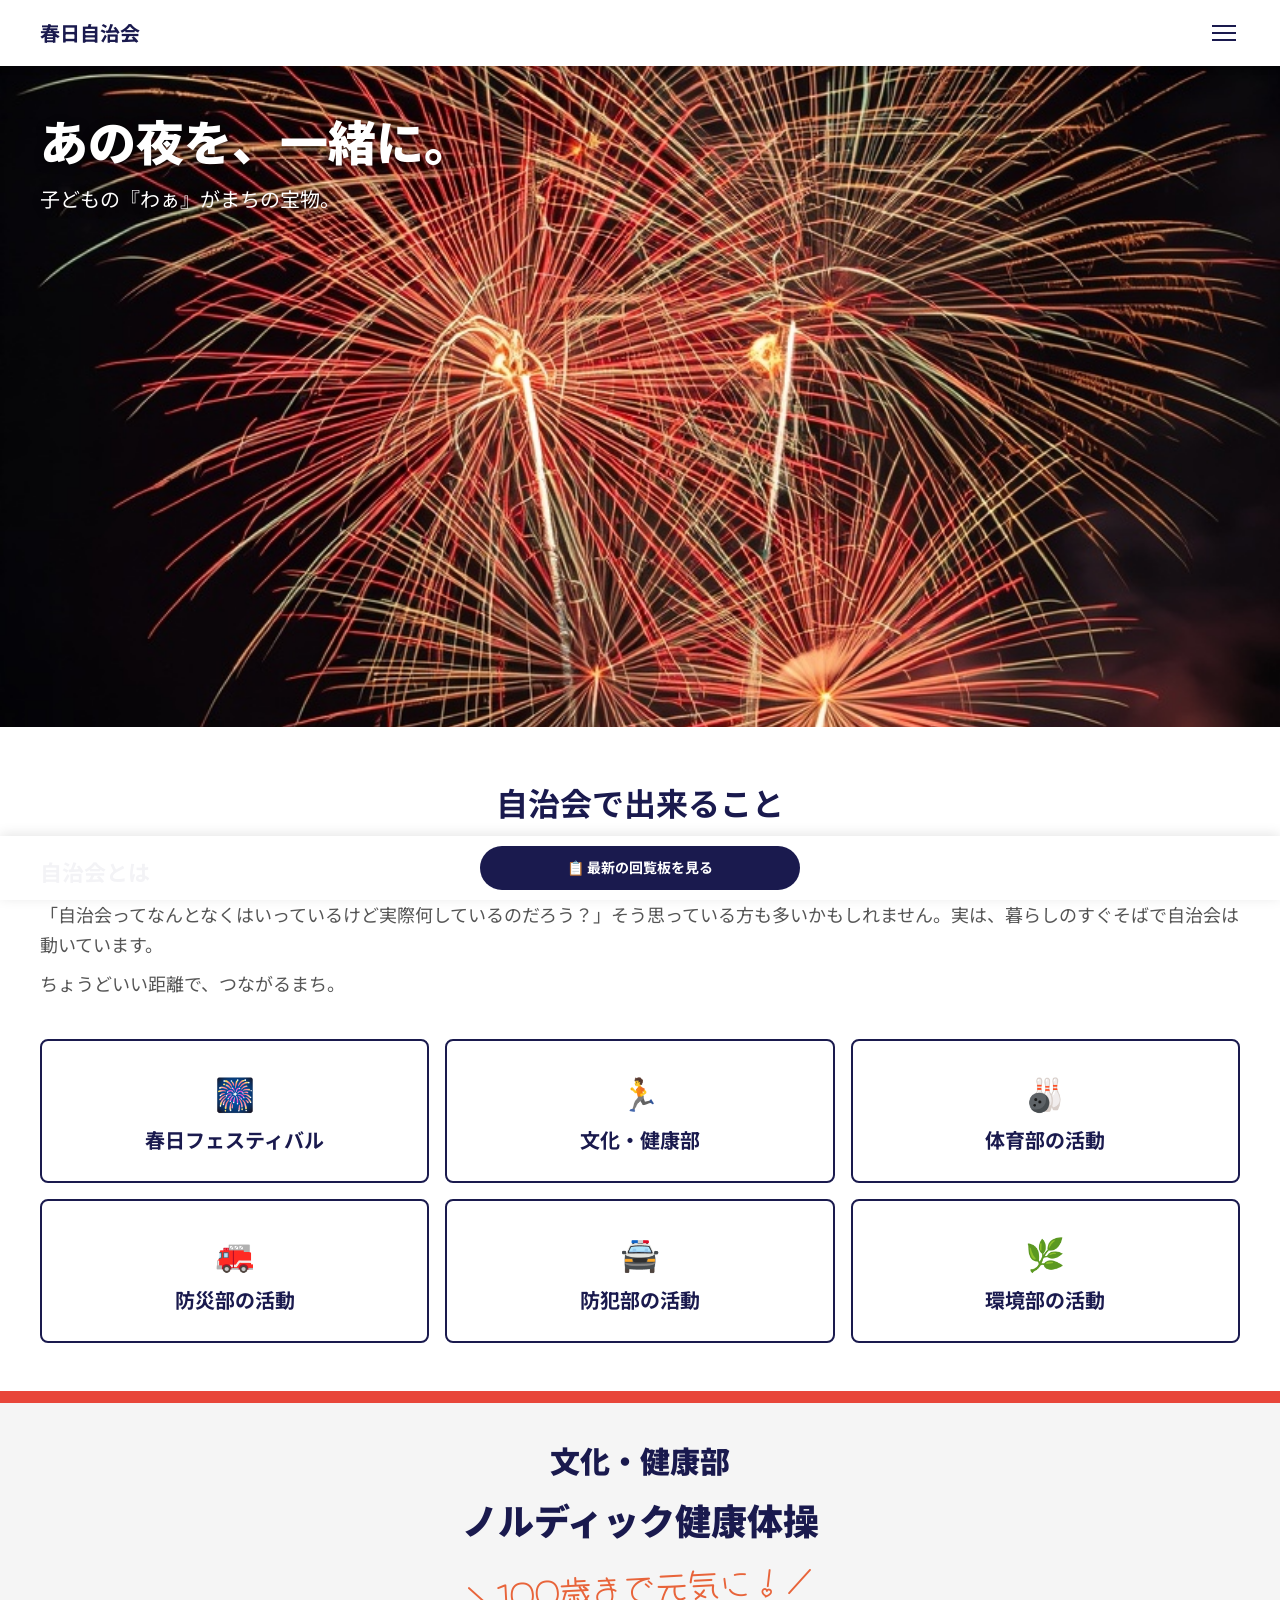
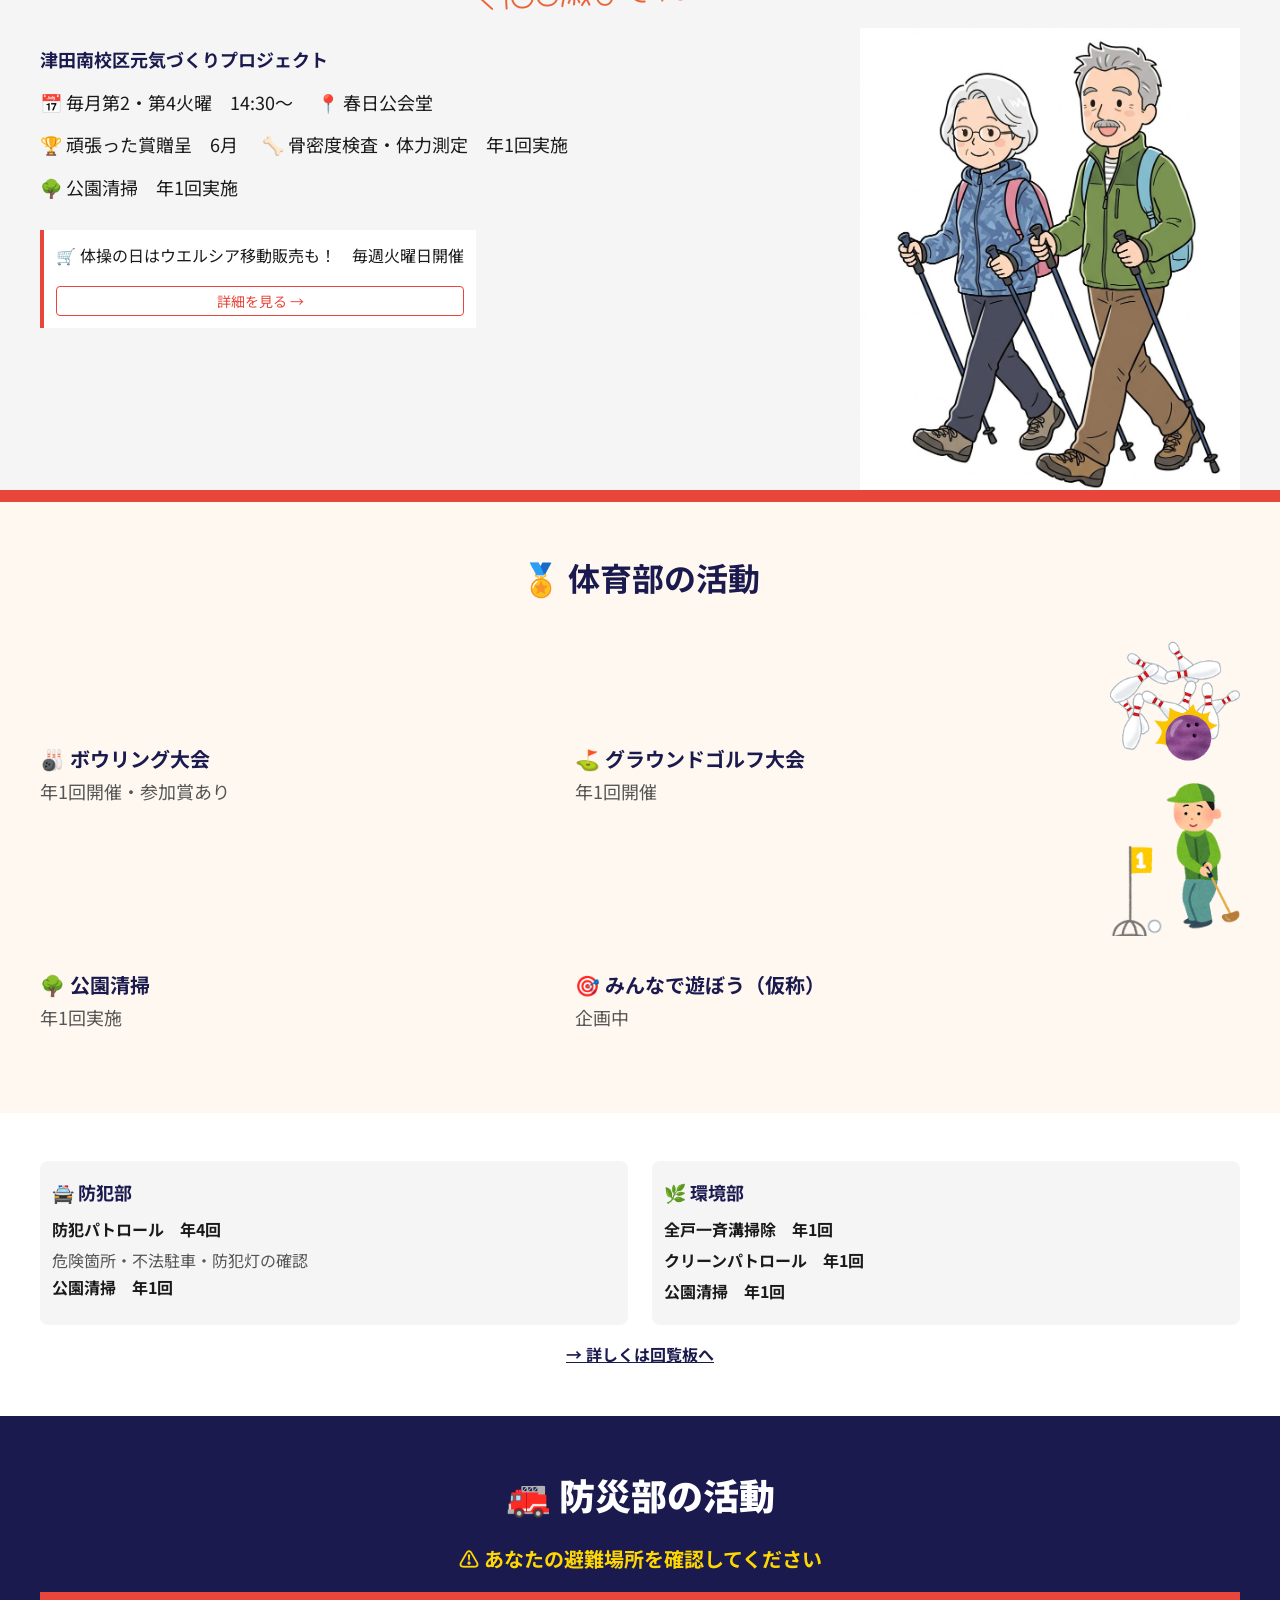
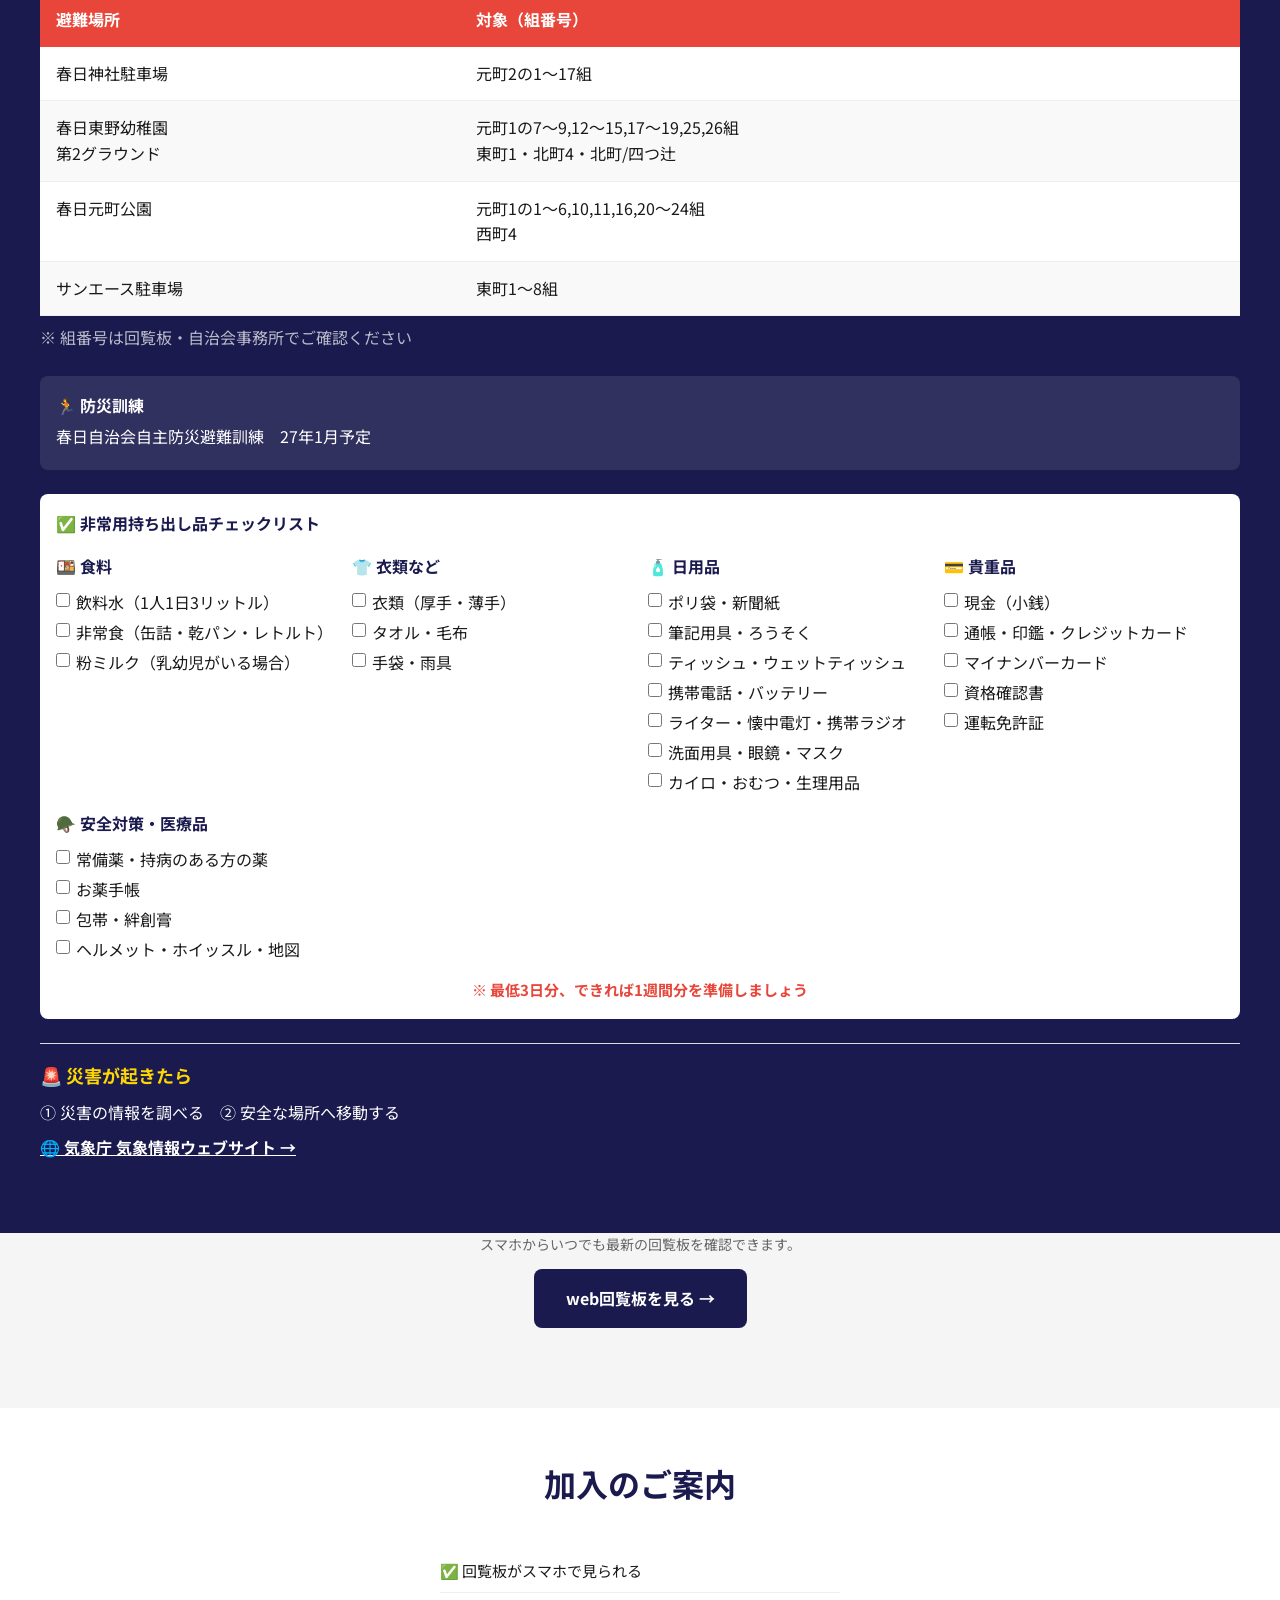
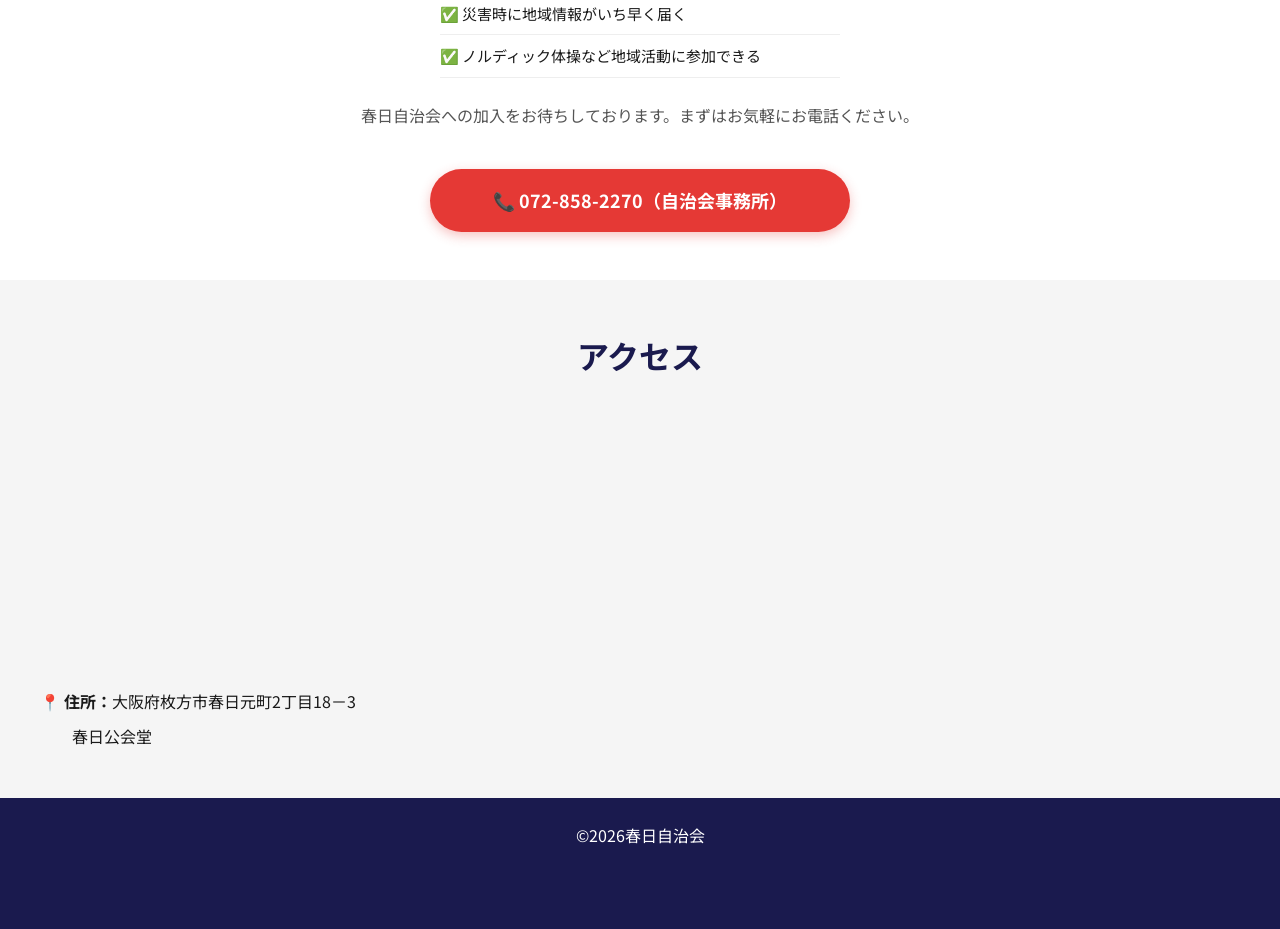
==== index.html @ 37551024 "貴重品チェックリストを更新" ====
<!DOCTYPE html>
<html lang="ja">
<head>
  <!-- Google tag (gtag.js) -->
<script async src="https://www.googletagmanager.com/gtag/js?id=G-6HN1SY49ML"></script>
<script>
  window.dataLayer = window.dataLayer || [];
  function gtag(){dataLayer.push(arguments);}
  gtag('js', new Date());

  gtag('config', 'G-6HN1SY49ML');
</script>
  <meta charset="UTF-8">
  <meta name="viewport" content="width=device-width, initial-scale=1.0">
  <meta name="description" content="枚方市津田南エリアの春日自治会公式サイト。毎年恒例の春日フェスティバル花火大会をはじめ、地域のイベント情報・回覧板・防災マップを掲載しています。">
  <meta property="og:title" content="春日自治会">
  <meta property="og:description" content="春日自治会の公式ホームページ。イベント・回覧板・防災情報など。">
  <meta property="og:type" content="website">
  <link rel="canonical" href="https://kasuga-jichikai.jp/">
  <link rel="icon" href="favicon.ico">
  <link rel="preconnect" href="https://fonts.googleapis.com">
  <link rel="preconnect" href="https://fonts.gstatic.com" crossorigin>
  <link href="https://fonts.googleapis.com/css2?family=Noto+Sans+JP:wght@400;700;900&family=Hachi+Maru+Pop&display=swap" rel="stylesheet">
  <link rel="stylesheet" href="style.css">
  <title>春日自治会｜枚方市津田南・春日フェスティバル花火大会</title>
  <meta name="google-site-verification" content="PqmAMrVNYUGMASVAorqAZzDQEdU26RsJ-4uR0NtNo2w" />
</head>
<body>

  <!-- ヘッダー -->
  <header class="header">
    <div class="header__inner">
      <p class="header__logo">春日自治会</p>
      <button class="header__hamburger" aria-label="メニューを開く">
        <span></span>
        <span></span>
        <span></span>
      </button>
    </div>
  </header>

  <!-- ハンバーガーメニュー -->
  <nav class="nav-menu" id="navMenu">
    <button class="nav-menu__close" aria-label="メニューを閉じる">✕</button>
    <ul class="nav-menu__list">
      <li><a href="kairan.html" class="nav-menu__link">📋 web回覧板</a></li>
      <li><a href="event_contents.html" class="nav-menu__link">🎆 イベント（花火大会）</a></li>
      <li><a href="#activities" class="nav-menu__link">🏃 活動紹介</a></li>
      <li><a href="#join" class="nav-menu__link">📝 加入案内</a></li>
      <li><a href="#bousai" class="nav-menu__link">🚒 防災情報</a></li>
      <li><a href="#access" class="nav-menu__link">📍 アクセス</a></li>
    </ul>
  </nav>
  <div class="nav-overlay" id="navOverlay"></div>

  <main>

    <!-- FV -->
    <section class="fv">
      <div class="fv__img-wrap"></div>
      <div class="fv__text">
        <p class="fv__catch">あの夜を、一緒に。</p>
        <p class="fv__sub">子どもの『わぁ』がまちの宝物。</p>
      </div>
    </section>

    <!-- 自治体で出来ること -->
    <section class="activities-overview" id="activities">
      <h2 class="section-title">自治会で出来ること</h2>
      <div class="activities-overview__intro">
        <h3 class="activities-overview__sub">自治会とは</h3>
        <p class="activities-overview__text">「自治会ってなんとなくはいっているけど実際何しているのだろう？」そう思っている方も多いかもしれません。実は、暮らしのすぐそばで自治会は動いています。</p>
        <p class="activities-overview__text">ちょうどいい距離で、つながるまち。</p>
      </div>
      <div class="activities-grid">
        <a href="event_contents.html" class="activities-card">
          <span class="activities-card__icon">🎆</span>
          <span class="activities-card__name">春日フェスティバル</span>
        </a>
        <a href="#nordic" class="activities-card">
          <span class="activities-card__icon">🏃</span>
          <span class="activities-card__name">文化・健康部</span>
        </a>
        <a href="#sports" class="activities-card">
          <span class="activities-card__icon">🎳</span>
          <span class="activities-card__name">体育部の活動</span>
        </a>
        <a href="#bousai" class="activities-card">
          <span class="activities-card__icon">🚒</span>
          <span class="activities-card__name">防災部の活動</span>
        </a>
        <a href="#community" class="activities-card">
          <span class="activities-card__icon">🚔</span>
          <span class="activities-card__name">防犯部の活動</span>
        </a>
        <a href="#community" class="activities-card">
          <span class="activities-card__icon">🌿</span>
          <span class="activities-card__name">環境部の活動</span>
        </a>
      </div>
    </section>

    <!-- ノルディック体操 -->
    <section class="nordic" id="nordic">
      <div class="nordic__red-bar"></div>
      <h2 class="nordic__title"><small>文化・健康部</small><br>ノルディック健康体操</h2>
      <p class="nordic__catch">＼100歳まで元気に！／</p>
      <div class="nordic__content">
        <div class="nordic__left">
          <p class="nordic__project">津田南校区元気づくりプロジェクト</p>
          <div class="nordic__row">
            <p>📅 毎月第2・第4火曜　14:30〜</p>
            <p>📍 春日公会堂</p>
          </div>
          <div class="nordic__row">
            <p>🏆 頑張った賞贈呈　6月</p>
            <p>🦴 骨密度検査・体力測定　年1回実施</p>
          </div>
          <p>🌳 公園清掃　年1回実施</p>
          <div class="nordic__welcia">
            <p>🛒 体操の日はウエルシア移動販売も！<br class="sp-only">　毎週火曜日開催</p>
            <button class="nordic__welcia-btn" id="openWelciaModal">詳細を見る →</button>
          </div>
        </div>
        <div class="nordic__right">
          <img src="images/walking_poles.jpg" alt="ノルディック体操のイラスト" class="nordic__img">
        </div>
      </div>
      <div class="nordic__red-bar"></div>
    </section>

    <!-- ウエルシアモーダル -->
    <div class="welcia-modal" id="welciaModal">
      <div class="welcia-modal__overlay" id="welciaOverlay"></div>
      <div class="welcia-modal__content">
        <button class="welcia-modal__close" id="closeWelciaModal">✕</button>

        <!-- ヘッダー -->
        <div class="welcia-modal__header">
          <p class="welcia-modal__logo">welcia</p>
          <p class="welcia-modal__tagline">ネットワークでお店とつながる移動販売</p>
        </div>

        <!-- 取扱商品 -->
        <div class="welcia-modal__items">
          <span>🧴 日用品</span>
          <span>💄 化粧品</span>
          <span>🍱 食品</span>
          <span>💊 健康食品</span>
          <span>🧊 冷凍食品</span>
        </div>

        <!-- お支払い -->
        <div class="welcia-modal__payment">
          <p>💳 クレジット・モバイル決済・電子マネー可</p>
          <p>🏦 公共料金・各種料金のお支払い可</p>
        </div>

        <!-- 時刻 -->
        <p class="welcia-modal__sub">📅 毎週火曜日</p>
        <div class="welcia-modal__schedule">
          <div class="welcia-modal__row">
            <span class="welcia-modal__num">①</span>
            <span class="welcia-modal__place">春日元町公園前</span>
            <span class="welcia-modal__time">15:30〜15:50</span>
          </div>
          <div class="welcia-modal__row">
            <span class="welcia-modal__num">②</span>
            <span class="welcia-modal__place">春日公会堂駐車場</span>
            <span class="welcia-modal__time">16:00〜16:20</span>
          </div>
        </div>
        <p class="welcia-modal__note">※道路状況や販売状況により到着時間が前後する場合があります<br>※ご利用状況により販売時間が変更になる可能性があります</p>

        <!-- お問い合わせ -->
        <div class="welcia-modal__contact">
          <p class="welcia-modal__contact-title">【お問い合わせ】</p>
          <p class="welcia-modal__contact-label">◎ 商品のご注文は（前日までにご連絡ください）</p>
          <p>ウエルシア枚方中宮本町店</p>
          <p class="welcia-modal__tel">TEL：072-805-3545</p>
          <p class="welcia-modal__contact-label">◎ 停留場所に関すること</p>
          <p>枚方市健康福祉部<br>健康づくり・介護予防課</p>
          <p class="welcia-modal__tel">TEL：072-841-1458</p>
        </div>
      </div>
    </div>

    <!-- 体育部 -->
    <section class="sports" id="sports">
      <h2 class="section-title">🏅 体育部の活動</h2>

      <!-- SP版のみ表示 -->
      <div class="sports__sp-only">
        <div class="sports__content">
          <div class="sports__list">
            <div class="sports__item">
              <p class="sports__name">🎳 ボウリング大会</p>
              <p class="sports__detail">年1回開催・参加賞あり</p>
            </div>
            <div class="sports__item">
              <p class="sports__name">⛳ グラウンドゴルフ大会</p>
              <p class="sports__detail">年1回開催</p>
            </div>
            <div class="sports__item">
              <p class="sports__name">🌳 公園清掃</p>
              <p class="sports__detail">年1回実施</p>
            </div>
            <div class="sports__item">
              <p class="sports__name">🎯 みんなで遊ぼう（仮称）</p>
              <p class="sports__detail">企画中</p>
            </div>
          </div>
          <div class="sports__imgs">
            <img src="images/bowling_strike.png" alt="ボウリング" class="sports__img">
            <img src="images/sports_ground_golf.png" alt="グラウンドゴルフ" class="sports__img">
          </div>
        </div>
        <div class="sports__nordic-extra">
        </div>
      </div>

      <!-- PC版のみ表示 -->
      <div class="sports__pc-only">
        <div class="sports__grid">
          <div class="sports__col">
            <div class="sports__item">
              <p class="sports__name">🎳 ボウリング大会</p>
              <p class="sports__detail">年1回開催・参加賞あり</p>
            </div>
          </div>
          <div class="sports__col">
            <div class="sports__item">
              <p class="sports__name">⛳ グラウンドゴルフ大会</p>
              <p class="sports__detail">年1回開催</p>
            </div>
          </div>
          <div class="sports__col sports__col--imgs">
            <img src="images/bowling_strike.png" alt="ボウリング" class="sports__img">
            <img src="images/sports_ground_golf.png" alt="グラウンドゴルフ" class="sports__img">
          </div>
          <div class="sports__col">
            <div class="sports__item">
              <p class="sports__name">🌳 公園清掃</p>
              <p class="sports__detail">年1回実施</p>
            </div>
          </div>
          <div class="sports__col">
            <div class="sports__item">
              <p class="sports__name">🎯 みんなで遊ぼう（仮称）</p>
              <p class="sports__detail">企画中</p>
            </div>
          </div>
          <div class="sports__col sports__col--imgs">
          </div>
        </div>
      </div>

    </section>

    <!-- 防犯・環境 -->
    <section class="community" id="community">
      <div class="community__cards">
        <div class="community__card">
          <p class="community__card-title">🚔 防犯部</p>
          <p class="community__card-item">防犯パトロール　年4回</p>
          <p class="community__card-detail">危険箇所・不法駐車・防犯灯の確認</p>
          <p class="community__card-item">公園清掃　年1回</p>
        </div>
        <div class="community__card">
          <p class="community__card-title">🌿 環境部</p>
          <p class="community__card-item">全戸一斉溝掃除　年1回</p>
          <p class="community__card-item">クリーンパトロール　年1回</p>
          <p class="community__card-item">公園清掃　年1回</p>
        </div>
      </div>
      <!-- ★修正⑤：リンク先をGoogleドライブに変更 -->
      <a href="https://drive.google.com/drive/folders/1kKnuQ6taV4kphvsRD-vEv2OaGNhFttwv" target="_blank" class="community__link">→ 詳しくは回覧板へ</a>
    </section>

    <!-- 防災部 -->
    <section class="bousai" id="bousai">
      <h2 class="bousai__title">🚒 防災部の活動</h2>
      <p class="bousai__lead">⚠️ あなたの避難場所を確認してください</p>
      <div class="bousai__table-wrap">
        <table class="bousai__table">
          <thead>
            <tr>
              <th>避難場所</th>
              <th>対象（組番号）</th>
            </tr>
          </thead>
          <tbody>
            <tr>
              <td>春日神社駐車場</td>
              <td>元町2の1〜17組</td>
            </tr>
            <tr>
              <td>春日東野幼稚園<br>第2グラウンド</td>
              <td>元町1の7〜9,12〜15,17〜19,25,26組<br>東町1・北町4・北町/四つ辻</td>
            </tr>
            <tr>
              <td>春日元町公園</td>
              <td>元町1の1〜6,10,11,16,20〜24組<br>西町4</td>
            </tr>
            <tr>
              <td>サンエース駐車場</td>
              <td>東町1〜8組</td>
            </tr>
          </tbody>
        </table>
      </div>
      <p class="bousai__kumiban">※ 組番号は回覧板・自治会事務所でご確認ください</p>
      <div class="bousai__training">
        <p class="bousai__training-title">🏃 防災訓練</p>
        <p>春日自治会自主防災避難訓練　27年1月予定</p>
      </div>
      <div class="bousai__checklist">
        <p class="bousai__checklist-title">✅ 非常用持ち出し品チェックリスト</p>
        <div class="bousai__checklist-grid">
          <div class="bousai__checklist-cat">
            <p class="bousai__cat-name">🍱 食料</p>
            <label><input type="checkbox"> 飲料水（1人1日3リットル）</label>
            <label><input type="checkbox"> 非常食（缶詰・乾パン・レトルト）</label>
            <label><input type="checkbox"> 粉ミルク（乳幼児がいる場合）</label>
          </div>
          <div class="bousai__checklist-cat">
            <p class="bousai__cat-name">👕 衣類など</p>
            <label><input type="checkbox"> 衣類（厚手・薄手）</label>
            <label><input type="checkbox"> タオル・毛布</label>
            <label><input type="checkbox"> 手袋・雨具</label>
          </div>
          <div class="bousai__checklist-cat">
            <p class="bousai__cat-name">🧴 日用品</p>
            <label><input type="checkbox"> ポリ袋・新聞紙</label>
            <label><input type="checkbox"> 筆記用具・ろうそく</label>
            <label><input type="checkbox"> ティッシュ・ウェットティッシュ</label>
            <label><input type="checkbox"> 携帯電話・バッテリー</label>
            <label><input type="checkbox"> ライター・懐中電灯・携帯ラジオ</label>
            <label><input type="checkbox"> 洗面用具・眼鏡・マスク</label>
            <label><input type="checkbox"> カイロ・おむつ・生理用品</label>
          </div>
          <div class="bousai__checklist-cat">
            <p class="bousai__cat-name">💳 貴重品</p>
            <label><input type="checkbox"> 現金（小銭）</label>
            <label><input type="checkbox"> 通帳・印鑑・クレジットカード</label>
            <label><input type="checkbox"> マイナンバーカード</label>
            <label><input type="checkbox"> 資格確認書</label>
            <label><input type="checkbox"> 運転免許証</label>
          </div>
          <div class="bousai__checklist-cat">
            <p class="bousai__cat-name">🪖 安全対策・医療品</p>
            <label><input type="checkbox"> 常備薬・持病のある方の薬</label>
            <label><input type="checkbox"> お薬手帳</label>
            <label><input type="checkbox"> 包帯・絆創膏</label>
            <label><input type="checkbox"> ヘルメット・ホイッスル・地図</label>
          </div>
        </div>
        <p class="bousai__checklist-note">※ 最低3日分、できれば1週間分を準備しましょう</p>
      </div>
      <div class="bousai__action">
        <p class="bousai__action-title">🚨 災害が起きたら</p>
        <p>① 災害の情報を調べる　② 安全な場所へ移動する</p>
        <p class="bousai__action-link">
          <a href="https://www.jma.go.jp/" target="_blank">🌐 気象庁 気象情報ウェブサイト →</a>
        </p>
      </div>
    </section>

    <!-- web回覧板 -->
    <section class="kairan" id="kairan">
      <p class="kairan__lead">スマホからいつでも最新の回覧板を確認できます。</p>
      <div class="kairan__btn-wrap">
        <a href="kairan.html" class="kairan__btn">web回覧板を見る →</a>
      </div>
    </section>

    <!-- ★修正④：加入案内セクションを強化 -->
    <section class="join" id="join">
      <h2 class="section-title">加入のご案内</h2>
      <ul class="join__merits">
        <li>✅ 回覧板がスマホで見られる</li>
        <li>✅ 災害時に地域情報がいち早く届く</li>
        <li>✅ ノルディック体操など地域活動に参加できる</li>
      </ul>
      <p class="join__text">春日自治会への加入をお待ちしております。まずはお気軽にお電話ください。</p>
      <a href="tel:0728582270" class="join__tel-btn">📞 072-858-2270（自治会事務所）</a>
    </section>

    <!-- アクセス -->
    <section class="access" id="access">
      <h2 class="section-title">アクセス</h2>
      <div class="access__map">
        <iframe
          src="https://maps.google.com/maps?q=大阪府枚方市春日元町2丁目18-3+春日公会堂&output=embed"
          width="100%" height="250" style="border:0;" allowfullscreen="" loading="lazy">
        </iframe>
      </div>
      <div class="access__info">
        <p>📍 <strong>住所：</strong>大阪府枚方市春日元町2丁目18－3</p>
        <p>　　春日公会堂</p>
      </div>
    </section>

  </main>

  <!-- 固定CTA -->
  <div class="fixed-cta">
    <a href="kairan.html" class="fixed-cta__btn">
      📋 最新の回覧板を見る
    </a>
  </div>

  <!-- フッター -->
  <footer class="footer">
    <p class="footer__copy">©2026春日自治会</p>
  </footer>

  <script src="main.js"></script>
</body>
</html>
---- style.css ----
/* ========================================
   CSS Variables
   ======================================== */
:root {
  --color-primary: #1A1A4E;
  --color-red: #E8463A;
  --color-orange: #E8643A;
  --color-text: #1a1a1a;
  --color-text-sub: #555555;
  --color-bg: #ffffff;
  --color-bg-gray: #f5f5f5;
  --color-bg-light: #FFF8F0;
  --font-main: 'Noto Sans JP', sans-serif;
  --font-hand: 'Hachi Maru Pop', cursive;
}

/* ========================================
   Reset & Base
   ======================================== */
*, *::before, *::after {
  box-sizing: border-box;
  margin: 0;
  padding: 0;
}

html {
  scroll-behavior: smooth;
}

body {
  font-family: var(--font-main);
  font-size: 16px;
  color: var(--color-text);
  background: var(--color-bg);
  line-height: 1.7;
}

img {
  max-width: 100%;
  height: auto;
  display: block;
}

a {
  text-decoration: none;
  color: inherit;
}

/* ========================================
   共通
   ======================================== */
.section-title {
  font-size: 22px;
  font-weight: 700;
  text-align: center;
  padding: 32px 16px 16px;
  color: var(--color-primary);
}

/* ========================================
   Header
   ======================================== */
.header {
  position: fixed;
  top: 0;
  left: 0;
  right: 0;
  z-index: 100;
  background: #fff;
  box-shadow: 0 2px 8px rgba(0,0,0,0.1);
  transition: transform 0.3s ease;
}

.header--hidden {
  transform: translateY(-100%);
}

.header__inner {
  display: flex;
  align-items: center;
  justify-content: space-between;
  padding: 12px 16px;
  max-width: 1300px;
  margin: 0 auto;
}

.header__logo {
  font-size: 16px;
  font-weight: 700;
  color: var(--color-primary);
}

.header__kairan-btn {
  background: var(--color-primary);
  color: #fff;
  padding: 6px 12px;
  border-radius: 4px;
  font-size: 16px;
  font-weight: 700;
}

.header__hamburger {
  background: none;
  border: none;
  cursor: pointer;
  display: flex;
  flex-direction: column;
  gap: 5px;
  padding: 4px;
}

.header__hamburger span {
  display: block;
  width: 24px;
  height: 2px;
  background: var(--color-primary);
  transition: all 0.3s;
}

/* ========================================
   Nav Menu
   ======================================== */
.nav-menu {
  position: fixed;
  top: 0;
  right: -280px;
  width: 280px;
  height: 100vh;
  background: var(--color-primary);
  z-index: 200;
  padding: 60px 24px 24px;
  transition: right 0.3s ease;
}

.nav-menu.is-open {
  right: 0;
}

.nav-menu__close {
  position: absolute;
  top: 16px;
  right: 16px;
  background: none;
  border: none;
  color: #fff;
  font-size: 24px;
  cursor: pointer;
}

.nav-menu__list {
  list-style: none;
  display: flex;
  flex-direction: column;
  gap: 8px;
}

.nav-menu__link {
  display: block;
  color: #fff;
  font-size: 16px;
  font-weight: 700;
  padding: 12px 0;
  border-bottom: 1px solid rgba(255,255,255,0.2);
}

.nav-overlay {
  display: none;
  position: fixed;
  inset: 0;
  background: rgba(0,0,0,0.5);
  z-index: 150;
}

.nav-overlay.is-open {
  display: block;
}

/* ========================================
   FV
   ======================================== */
.fv {
  position: relative;
  margin-top: 52px;
}

.fv__img-wrap {
  width: 100%;
  height: 100vw;
  background-image: url('images/fire1.jpg');
  background-size: cover;
  background-position: center center;
}

.fv__img {
  display: none;
}

.fv__text {
  position: absolute;
  top: 24px;
  left: 16px;
}

.fv__catch {
  font-size: 22px;
  font-weight: 900;
  color: #fff;
  text-shadow: 0 2px 8px rgba(0,0,0,0.7);
}

.fv__sub {
  font-size: 16px;
  color: #fff;
  text-shadow: 0 2px 8px rgba(0,0,0,0.7);
}

/* ========================================
   Activities Overview
   ======================================== */
.activities-overview {
  background: #fff;
  padding-bottom: 32px;
}

.activities-overview__intro {
  padding: 0 16px 24px;
}

.activities-overview__sub {
  font-size: 18px;
  font-weight: 700;
  margin-bottom: 8px;
  color: var(--color-primary);
}

.activities-overview__text {
  font-size: 16px;
  color: var(--color-text-sub);
  margin-bottom: 8px;
}

.activities-grid {
  display: grid;
  grid-template-columns: repeat(2, 1fr);
  gap: 8px;
  padding: 0 16px;
}

.activities-card {
  display: flex;
  flex-direction: column;
  align-items: center;
  justify-content: center;
  padding: 16px 8px;
  border: 2px solid var(--color-primary);
  border-radius: 8px;
  font-size: 16px;
  font-weight: 700;
  text-align: center;
  color: var(--color-primary);
  gap: 4px;
  transition: background 0.2s;
}

.activities-card:hover {
  background: var(--color-primary);
  color: #fff;
}

.activities-card__icon {
  font-size: 24px;
}

.activities-card small {
  font-size: 16px;
  font-weight: 400;
}

/* ========================================
   Nordic
   ======================================== */
.nordic {
  background: var(--color-bg-gray);
  padding-bottom: 0;
  position: relative;
}

.nordic__red-bar {
  height: 12px;
  background: var(--color-red);
}

.nordic__title {
  font-size: 24px;
  font-weight: 900;
  text-align: center;
  padding: 24px 16px 8px;
  color: var(--color-primary);
}

.nordic__catch {
  font-family: var(--font-hand);
  font-size: 18px;
  text-align: center;
  color: var(--color-orange);
  padding: 0 16px 16px;
  transform: rotate(-3deg);
  display: block;
}

.nordic__content {
  position: relative;
  padding: 0 16px;
}

.nordic__img {
  width: 60%;
  margin: 0 auto;
}

.nordic__left {
  display: flex;
  flex-direction: column;
  gap: 8px;
  font-size: 16px;
  padding: 0 0 16px;
}

.nordic__right {
  display: flex;
  justify-content: center;
}

.nordic__project {
  font-weight: 700;
  color: var(--color-primary);
}

.nordic__welcia {
  background: #fff;
  border-left: 4px solid var(--color-red);
  padding: 12px 12px;
  font-size: 16px;
  display: flex;
  flex-direction: column;
  gap: 8px;
  align-self: flex-start;
}

.nordic__row {
  display: flex;
  flex-direction: column;
  gap: 8px;
}

.nordic__welcia-btn {
  display: inline-block;
  margin-top: 8px;
  background: none;
  border: 1px solid var(--color-red);
  color: var(--color-red);
  font-size: 14px;
  padding: 4px 12px;
  border-radius: 4px;
  cursor: pointer;
  font-family: var(--font-main);
}

/* ウエルシアモーダル */
.welcia-modal {
  display: none;
  position: fixed;
  inset: 0;
  z-index: 1000;
}

.welcia-modal.is-open {
  display: block;
}

.welcia-modal__overlay {
  position: absolute;
  inset: 0;
  background: rgba(0,0,0,0.5);
}

.welcia-modal__content {
  position: absolute;
  top: 50%;
  left: 50%;
  transform: translate(-50%, -50%);
  background: #fff;
  border-radius: 12px;
  padding: 28px 24px;
  width: min(92%, 560px);
  max-height: 90vh;
  overflow-y: auto;
  z-index: 1;
  font-size: 16px;
}

.welcia-modal__close {
  position: absolute;
  top: 12px;
  right: 16px;
  background: none;
  border: none;
  font-size: 20px;
  cursor: pointer;
  color: var(--color-text-sub);
}

.welcia-modal__header {
  background: #5bc8e8;
  border-radius: 50px;
  padding: 14px 24px;
  margin-bottom: 16px;
  text-align: center;
}

.welcia-modal__logo {
  font-size: 28px;
  font-weight: 900;
  color: #fff;
  letter-spacing: 3px;
  font-style: italic;
}

.welcia-modal__tagline {
  font-size: 13px;
  color: #e8f8ff;
  margin-top: 2px;
}

.welcia-modal__items {
  display: flex;
  flex-wrap: wrap;
  gap: 8px;
  margin-bottom: 12px;
}

.welcia-modal__items span {
  background: #f0f9f0;
  border: 1px solid #00a040;
  border-radius: 20px;
  padding: 5px 14px;
  font-size: 14px;
  color: #00a040;
  font-weight: 700;
}

.welcia-modal__payment {
  background: #f5f5f5;
  border-radius: 8px;
  padding: 10px 14px;
  margin-bottom: 16px;
  font-size: 14px;
  line-height: 2;
  font-weight: 700;
  color: var(--color-primary);
}

.welcia-modal__sub {
  font-size: 16px;
  font-weight: 700;
  color: var(--color-primary);
  margin-bottom: 10px;
}

.welcia-modal__schedule {
  background: var(--color-bg-gray);
  border-radius: 8px;
  padding: 16px;
  margin-bottom: 12px;
  display: flex;
  flex-direction: column;
  gap: 12px;
}

.welcia-modal__row {
  display: flex;
  align-items: center;
  gap: 8px;
  font-size: 16px;
}

.welcia-modal__num {
  font-weight: 700;
  color: #e53935;
  font-size: 18px;
}

.welcia-modal__place {
  flex: 1;
  font-weight: 700;
}

.welcia-modal__time {
  color: var(--color-primary);
  font-weight: 700;
}

.welcia-modal__note {
  font-size: 14px;
  color: var(--color-text-sub);
  margin-bottom: 16px;
  line-height: 1.7;
}

.welcia-modal__contact {
  border-top: 1px solid #ddd;
  padding-top: 12px;
  font-size: 16px;
  line-height: 1.9;
}

.welcia-modal__contact-title {
  font-weight: 700;
  margin-bottom: 4px;
}

.welcia-modal__contact-label {
  font-weight: 700;
  color: var(--color-primary);
  margin-top: 8px;
}

.welcia-modal__tel {
  font-weight: 700;
  font-size: 16px;
  color: #e53935;
}

/* ========================================
   Sports
   ======================================== */
.sports {
  background: var(--color-bg-light);
  padding-bottom: 32px;
}

.sports__content {
  display: grid;
  grid-template-columns: 1fr 120px;
  grid-template-rows: auto auto;
  gap: 16px;
  padding: 0 16px;
}

.sports__list {
  grid-column: 1;
  grid-row: 1;
  display: flex;
  flex-direction: column;
  gap: 16px;
}

.sports__imgs {
  grid-column: 2;
  grid-row: 1;
  display: flex;
  flex-direction: column;
  gap: 8px;
}

.sports__img {
  width: 100%;
}

.sports__nordic-extra {
  grid-column: 1 / -1;
  grid-row: 2;
  display: flex;
  flex-direction: column;
  gap: 8px;
  font-size: 16px;
  line-height: 1.8;
  padding: 0 16px;
}

.sports__nordic-pc {
  display: none;
}

.sports__item {}

.sports__name {
  font-size: 16px;
  font-weight: 700;
  color: var(--color-primary);
}

.sports__detail {
  font-size: 16px;
  color: var(--color-text-sub);
}

/* 体育部 SP/PC 切り替え */
.sports__sp-only {
  display: block;
}

.sports__pc-only {
  display: none;
}

/* 体育部グリッド */
.sports__grid {
  display: flex;
  flex-direction: column;
  gap: 16px;
  padding: 0 16px;
}

.sports__col {
  display: flex;
  flex-direction: column;
  gap: 16px;
}

.sports__col--imgs {
  display: flex;
  flex-direction: row;
  gap: 16px;
  justify-content: center;
  padding: 8px 0;
}

.sports__col--imgs .sports__img {
  width: auto;
  max-width: 120px;
  height: auto;
}

.sports__footer {
  display: flex;
  flex-direction: column;
  gap: 8px;
  padding-top: 8px;
}

/* ========================================
   Community（防犯・環境）
   ======================================== */
.community {
  background: #fff;
  padding: 32px 16px;
  scroll-margin-top: 70px;
}

.community__cards {
  display: grid;
  grid-template-columns: 1fr;
  gap: 12px;
  margin-bottom: 16px;
}

.community__card {
  background: var(--color-bg-gray);
  border-radius: 8px;
  padding: 16px 12px;
}

.community__card-title {
  font-size: 16px;
  font-weight: 700;
  color: var(--color-primary);
  margin-bottom: 8px;
}

.community__card-item {
  font-size: 16px;
  font-weight: 700;
  margin-bottom: 4px;
}

.community__card-detail {
  font-size: 16px;
  color: var(--color-text-sub);
}

.community__link {
  display: block;
  text-align: center;
  color: var(--color-primary);
  font-size: 16px;
  font-weight: 700;
  text-decoration: underline;
}

/* ========================================
   Bousai（防災）
   ======================================== */
.bousai {
  background: var(--color-primary);
  color: #fff;
  padding: 32px 16px;
}

.bousai__title {
  font-size: 24px;
  font-weight: 900;
  text-align: center;
  margin-bottom: 16px;
}

.bousai__lead {
  text-align: center;
  font-size: 16px;
  font-weight: 700;
  margin-bottom: 16px;
  color: #FFD700;
}

.bousai__table-wrap {
  overflow-x: auto;
  margin-bottom: 8px;
}

.bousai__table {
  width: 100%;
  border-collapse: collapse;
  font-size: 16px;
  background: #fff;
  color: var(--color-text);
}

.bousai__table th {
  background: var(--color-red);
  color: #fff;
  padding: 10px 8px;
  text-align: left;
  font-size: 16px;
}

.bousai__table td {
  padding: 10px 8px;
  border-bottom: 1px solid #eee;
  vertical-align: top;
  line-height: 1.6;
}

.bousai__table tr:nth-child(even) td {
  background: #f9f9f9;
}

.bousai__kumiban {
  font-size: 16px;
  color: rgba(255,255,255,0.7);
  margin-bottom: 24px;
}

.bousai__training {
  background: rgba(255,255,255,0.1);
  border-radius: 8px;
  padding: 16px;
  margin-bottom: 24px;
}

.bousai__training-title {
  font-size: 16px;
  font-weight: 700;
  margin-bottom: 8px;
}

.bousai__training p {
  font-size: 16px;
  margin-bottom: 4px;
}

.bousai__checklist {
  background: #fff;
  color: var(--color-text);
  border-radius: 8px;
  padding: 16px;
  margin-bottom: 24px;
}

.bousai__checklist-title {
  font-size: 16px;
  font-weight: 700;
  color: var(--color-primary);
  margin-bottom: 16px;
}

.bousai__checklist-grid {
  display: grid;
  grid-template-columns: repeat(2, 1fr);
  gap: 16px;
}

.bousai__checklist-cat {
  display: flex;
  flex-direction: column;
  gap: 6px;
}

.bousai__cat-name {
  font-weight: 700;
  font-size: 16px;
  color: var(--color-primary);
  margin-bottom: 4px;
}

.bousai__checklist-cat label {
  display: flex;
  align-items: flex-start;
  gap: 6px;
  font-size: 16px;
  line-height: 1.5;
  cursor: pointer;
}

.bousai__checklist-cat input[type="checkbox"] {
  margin-top: 3px;
  flex-shrink: 0;
  width: 14px;
  height: 14px;
  accent-color: var(--color-primary);
}

.bousai__map-link {
  display: block;
  text-align: center;
  background: #fff;
  color: var(--color-primary);
  font-weight: 700;
  padding: 14px 24px;
  border-radius: 8px;
  font-size: 16px;
}

.bousai__checklist-note {
  margin-top: 16px;
  font-size: 15px;
  font-weight: 700;
  color: var(--color-red);
  text-align: center;
}

.bousai__action {
  border-top: 1px solid #ddd;
  padding: 16px 0;
  margin: 8px 0;
  display: flex;
  flex-direction: column;
  gap: 8px;
  font-size: 16px;
}

.bousai__action-title {
  font-weight: 700;
  font-size: 18px;
  color: #FFD700;
}

.bousai__action-link a {
  color: #fff;
  font-weight: 700;
  text-decoration: underline;
}

.bousai__action-link small {
  display: block;
  font-size: 12px;
  color: var(--color-text-sub);
  margin-top: 4px;
}

/* ========================================
   Kairan（回覧板）
   ======================================== */
.kairan {
  background: var(--color-bg-gray);
  padding-bottom: 32px;
}

.kairan__text {
  text-align: center;
  font-size: 16px;
  color: var(--color-text-sub);
  padding: 0 16px 16px;
}

.kairan__list {
  padding: 0 16px;
  display: flex;
  flex-direction: column;
  gap: 8px;
}

.kairan__item {
  display: flex;
  align-items: center;
  gap: 12px;
  background: #fff;
  border-radius: 8px;
  padding: 14px 16px;
  border-left: 4px solid var(--color-primary);
}

.kairan__date {
  font-size: 16px;
  color: var(--color-text-sub);
  white-space: nowrap;
}

.kairan__name {
  flex: 1;
  font-size: 16px;
  font-weight: 700;
}

.kairan__arrow {
  color: var(--color-primary);
  font-weight: 700;
}

/* ========================================
   Join（加入案内）
   ======================================== */
.join {
  background: #fff;
  padding: 0 16px 32px;
  text-align: center;
}

.join__text {
  font-size: 16px;
  color: var(--color-text-sub);
  padding: 0 16px 24px;
}

.join__btn {
  display: inline-block;
  background: var(--color-primary);
  color: #fff;
  font-size: 16px;
  font-weight: 700;
  padding: 14px 24px;
  border-radius: 8px;
}

/* ========================================
   Access（アクセス）
   ======================================== */
.access {
  background: var(--color-bg-gray);
  padding-bottom: 32px;
}

.access__map {
  padding: 0 16px 16px;
}

.access__img {
  width: calc(100% - 32px);
  margin: 0 16px 16px;
  border-radius: 8px;
}

.access__info {
  padding: 0 16px;
  display: flex;
  flex-direction: column;
  gap: 8px;
  font-size: 16px;
}

.access__parking {
  color: var(--color-red);
  font-weight: 700;
}

/* 回覧板ページ */
.kairan-page {
  padding: 80px 16px 40px;
  max-width: 800px;
  margin: 0 auto;
}

.kairan-page__title {
  font-size: 24px;
  font-weight: 700;
  color: var(--color-primary);
  text-align: center;
  margin-bottom: 12px;
}

.kairan-page__lead {
  text-align: center;
  font-size: 14px;
  color: #666;
  margin-bottom: 24px;
  line-height: 1.8;
}

.kairan-page__frame-wrap {
  width: 100%;
  height: 600px;
  border: 1px solid #ddd;
  border-radius: 8px;
  overflow: hidden;
}

.kairan-page__frame {
  width: 100%;
  height: 100%;
  border: none;
}

.kairan-page__note {
  text-align: center;
  font-size: 13px;
  color: #888;
  margin-top: 16px;
}

.kairan-page__note a {
  color: var(--color-primary);
}

/* 固定CTA */
.fixed-cta {
  position: fixed;
  bottom: 0;
  left: 0;
  right: 0;
  z-index: 999;
  padding: 12px 16px;
  background: rgba(255,255,255,0.95);
  box-shadow: 0 -2px 12px rgba(0,0,0,0.1);
}

.fixed-cta__btn {
  display: block;
  background: var(--color-primary);
  color: #fff;
  text-align: center;
  padding: 14px;
  border-radius: 50px;
  font-weight: 700;
  font-size: 16px;
  text-decoration: none;
  max-width: 480px;
  margin: 0 auto;
}

.fixed-cta__btn:hover {
  opacity: 0.85;
}

@media (min-width: 768px) {
  .fixed-cta {
    padding: 10px 24px;
  }
  .fixed-cta__btn {
    font-size: 14px;
    padding: 10px;
    max-width: 320px;
  }
}

/* ========================================
   Footer
   ======================================== */
.footer {
  background: var(--color-primary);
  color: #fff;
  text-align: center;
  padding: 24px 16px 80px;
}

.footer__copy {
  font-size: 16px;
}

/* ========================================
   PC対応（768px以上）
   ======================================== */
@media (min-width: 768px) {
  body {
    font-size: 18px;
  }

  .section-title {
    font-size: 32px;
    padding: 48px 40px 24px;
  }

  .header__inner {
    padding: 16px 40px;
  }

  .header__logo {
    font-size: 20px;
  }

  .fv__img-wrap {
    height: 75vh;
    background-image: url('images/fire1_pc.jpg');
    background-size: cover;
    background-position: center center;
  }

  .fv__img {
    display: none;
  }

  .fv__catch {
    font-size: 48px;
  }

  .fv__sub {
    font-size: 20px;
  }

  .fv__text {
    top: 48px;
    left: 40px;
  }

  .activities-overview {
    max-width: 1300px;
    margin: 0 auto;
    padding: 0 40px 48px;
  }

  .activities-overview__intro {
    padding: 0 0 32px;
  }

  .activities-overview__sub {
    font-size: 22px;
  }

  .activities-overview__text {
    font-size: 18px;
  }

  .activities-grid {
    grid-template-columns: repeat(3, 1fr);
    gap: 16px;
    padding: 0;
  }

  .activities-card {
    padding: 24px 16px;
    font-size: 20px;
  }

  .activities-card__icon {
    font-size: 32px;
  }

  .activities-card small {
    font-size: 16px;
  }

  .nordic {
    max-width: 1300px;
    margin: 0 auto;
  }

  .nordic__title {
    font-size: 36px;
  }

  .nordic__catch {
    font-size: 32px;
  }

  .nordic__content {
    display: flex;
    align-items: flex-start;
    gap: 32px;
    padding: 0 40px;
  }

  .nordic__left {
    flex: 1;
    font-size: 18px;
    padding: 16px 0 40px;
    gap: 12px;
  }

  .nordic__welcia {
    align-self: flex-start;
    white-space: nowrap;
    margin-top: 16px;
  }

  .nordic__right {
    width: 380px;
    flex-shrink: 0;
    display: flex;
    justify-content: center;
    align-items: flex-start;
  }

  .nordic__img {
    width: 100%;
    max-width: 380px;
    margin: 0;
  }

  .sports {
    max-width: 1300px;
    margin: 0 auto;
  }

  .sports__content {
    display: grid;
    grid-template-columns: 1fr 1fr auto;
    grid-template-rows: auto auto;
    gap: 24px 32px;
    padding: 0 40px;
    align-items: center;
  }

  .sports__list {
    grid-column: 1 / 3;
    grid-row: 1;
    column-count: 2;
    column-gap: 32px;
    margin-top: 0;
  }

  .sports__item {
    break-inside: avoid;
    margin-bottom: 24px;
  }

  .sports__imgs {
    grid-column: 3;
    grid-row: 1;
    display: flex;
    flex-direction: column;
    gap: 16px;
    align-items: center;
    justify-content: center;
  }

  .sports__img {
    width: auto;
    max-width: 130px;
    height: auto;
  }

  .sports__nordic-extra {
    display: none;
  }

  .sports__nordic-pc {
    grid-column: 1 / 4;
    grid-row: 2;
    display: flex;
    flex-direction: row;
    gap: 32px;
    margin-top: 0;
  }

  .sports__sp-only {
    display: none;
  }

  .sports__pc-only {
    display: block;
  }

  .sports__grid {
    display: grid;
    grid-template-columns: 1fr 1fr auto;
    grid-template-rows: auto auto;
    gap: 24px 32px;
    padding: 0 40px;
    align-items: center;
  }

  .sports__col--imgs {
    display: flex;
    flex-direction: column;
    gap: 16px;
    align-items: center;
    justify-content: center;
  }

  .sports__col {
    gap: 24px;
  }

  .sports__col--imgs {
    display: flex;
    flex-direction: column;
    gap: 16px;
    align-items: center;
    justify-content: center;
  }

  .sports__col--imgs .sports__img {
    width: auto;
    max-width: 130px;
    height: auto;
  }

  .sports__footer {
    display: none;
  }

  .sports__name {
    font-size: 20px;
  }

  .sports__detail {
    font-size: 18px;
  }

  .sports__grid {
    display: grid;
    grid-template-columns: 1fr 1fr auto;
    grid-template-rows: auto auto auto;
    gap: 24px 32px;
    padding: 0 40px;
    align-items: center;
  }

  .sports__col--imgs {
    display: flex;
    flex-direction: column;
    align-items: center;
    justify-content: center;
  }

  .sports__col--imgs .sports__img {
    max-width: 130px;
    height: auto;
  }

  .community {
    max-width: 1300px;
    margin: 0 auto;
    padding: 48px 40px;
  }

  .community__cards {
    grid-template-columns: repeat(2,1fr);
    gap: 24px;
  }

  .community__card-title {
    font-size: 18px;
  }

  .community__card-item {
    font-size: 16px;
  }

  .community__card-detail {
    font-size: 16px;
  }

  .bousai {
    padding: 48px 40px;
  }

  .bousai__title {
    font-size: 36px;
  }

  .bousai__lead {
    font-size: 20px;
  }

  .bousai__table {
    font-size: 16px;
  }

  .bousai__table th {
    font-size: 16px;
    padding: 14px 16px;
  }

  .bousai__table td {
    padding: 14px 16px;
    font-size: 16px;
  }

  .bousai__checklist-grid {
    grid-template-columns: repeat(4, 1fr);
  }

  .bousai__checklist-cat label {
    font-size: 16px;
  }

  .kairan {
    max-width: 1300px;
    margin: 0 auto;
    padding-bottom: 48px;
  }

  .kairan__text {
    font-size: 16px;
    padding: 0 40px 24px;
  }

  .kairan__list {
    padding: 0 40px;
  }

  .kairan__date {
    font-size: 16px;
  }

  .kairan__name {
    font-size: 16px;
  }

  .join {
    padding-bottom: 48px;
  }

  .join__text {
    font-size: 16px;
  }

  .join__btn {
    font-size: 18px;
    padding: 16px 40px;
  }

  .access {
    max-width: 1300px;
    margin: 0 auto;
    padding-bottom: 48px;
  }

  .access__map {
    padding: 0 40px 24px;
  }

  .access__img {
    width: calc(100% - 80px);
    margin: 0 40px 24px;
  }

  .access__info {
    padding: 0 40px;
    font-size: 16px;
  }
}

/* 回覧板ボタン */
.kairan__btn-wrap {
  text-align: center;
  padding: 0 16px 32px;
}

.kairan__btn {
  display: inline-block;
  background: var(--color-primary);
  color: #fff;
  font-size: 16px;
  font-weight: 700;
  padding: 16px 32px;
  border-radius: 8px;
}

/* ========================================
   Event Contents Page
   ======================================== */

/* FV */
.event-fv {
  position: relative;
  width: 100%;
  height: 100vw;
  max-height: 450px;
  background-image: url('images/firework_bursting_sp.jpg');
  background-size: cover;
  background-position: center center;
  display: flex;
  align-items: flex-end;
}

.event-fv__img-wrap {
  position: absolute;
  inset: 0;
  background: rgba(0,0,0,0.35);
}

.event-fv__text {
  position: relative;
  z-index: 1;
  padding: 24px 20px;
  color: #fff;
}

.event-fv__year {
  font-size: 14px;
  margin-bottom: 4px;
  opacity: 0.9;
}

.event-fv__title {
  font-size: 36px;
  font-weight: 900;
  line-height: 1.3;
  text-shadow: 0 2px 8px rgba(0,0,0,0.6);
}

/* 開催情報 */
.event-info {
  background: var(--color-primary);
  color: #fff;
  padding: 24px 16px;
}

.event-info__inner {
  display: flex;
  flex-direction: column;
  gap: 12px;
}

.event-info__row {
  display: flex;
  gap: 12px;
  font-size: 16px;
  align-items: flex-start;
}

.event-info__label {
  font-weight: 700;
  white-space: nowrap;
  min-width: 60px;
}

.event-info__value {
  line-height: 1.6;
}

/* ポスター・プログラム */
.event-docs {
  padding: 32px 16px;
  background: var(--color-bg-gray);
}

.event-docs__inner {
  display: flex;
  flex-direction: column;
  gap: 16px;
}

.event-docs__img {
  width: 100%;
  border-radius: 8px;
  box-shadow: 0 2px 12px rgba(0,0,0,0.15);
}

/* セクションタイトル共通 */
.event-section-title {
  font-size: 22px;
  font-weight: 900;
  color: var(--color-primary);
  text-align: center;
  padding: 32px 16px 16px;
}

/* 屋台・出店 */
.event-stalls {
  background: #fff;
  padding-bottom: 32px;
}

.event-stalls__grid {
  display: flex;
  flex-direction: column;
  gap: 16px;
  padding: 0 16px;
}

.event-stall-card {
  background: var(--card-color, #fff);
  border-radius: 12px;
  padding: 16px;
}

.event-stall-card__name {
  font-size: 18px;
  font-weight: 900;
  text-align: center;
  margin-bottom: 12px;
}

.event-stall-card__inner {
  display: flex;
  align-items: flex-start;
  gap: 16px;
}

.event-stall-card__imgs {
  display: flex;
  flex-direction: column;
  gap: 8px;
  flex-shrink: 0;
}

.event-stall-card__imgs img {
  width: 80px;
  height: 80px;
  object-fit: contain;
}

.event-stall-card__imgs--trio {
  display: grid;
  grid-template-columns: 1fr 1fr;
  gap: 4px;
  flex-shrink: 0;
}

.event-stall-card__imgs--trio img:nth-child(3) {
  grid-column: 1 / 3;
  justify-self: center;
}

.event-stall-card__menu {
  list-style: none;
  padding: 0;
  margin: 0;
  font-size: 15px;
  line-height: 2;
}

.event-stall-card__menu li::before {
  content: "・";
  color: #999;
}

.event-stall-card__desc::before {
  content: "" !important;
}

.event-stall-card__desc {
  font-size: 13px;
  color: var(--color-text-sub);
  padding-left: 2em;
  line-height: 1.6;
}

/* クライマックス花火 */
.event-fireworks {
  position: relative;
  height: 300px;
  background-image: url('images/banner1.jpg');
  background-size: cover;
  background-position: center;
  display: flex;
  align-items: center;
  justify-content: center;
}

.event-fireworks__img-wrap {
  position: absolute;
  inset: 0;
  background: rgba(0,0,0,0.35);
}

.event-fireworks__text {
  position: relative;
  z-index: 1;
  color: #fff;
  text-align: center;
  padding: 24px;
}

.event-fireworks__catch {
  font-size: 14px;
  opacity: 0.9;
  margin-bottom: 8px;
}

.event-fireworks__title {
  font-size: 28px;
  font-weight: 900;
  text-shadow: 0 2px 8px rgba(0,0,0,0.6);
  margin-bottom: 16px;
}

.event-fireworks__time {
  font-size: 18px;
  font-weight: 700;
  background: rgba(255,255,255,0.2);
  padding: 8px 20px;
  border-radius: 24px;
  display: inline-block;
}

.event-fv__image-note {
  position: absolute;
  bottom: 8px;
  right: 12px;
  font-size: 11px;
  color: rgba(255,255,255,0.7);
  z-index: 2;
}

.event-program__note {
  text-align: center;
  font-size: 18px;
  color: var(--color-text-sub);
  margin-top: -8px;
  margin-bottom: 8px;
}

.fv__image-note {
  position: absolute;
  bottom: 8px;
  right: 12px;
  font-size: 11px;
  color: rgba(255,255,255,0.7);
  z-index: 2;
}

/* ★修正① FV CTAボタン */
.fv__cta {
  display: flex;
  gap: 12px;
  justify-content: center;
  flex-wrap: wrap;
  margin-top: 24px;
  position: relative;
  z-index: 2;
  padding: 0 16px;
}

.fv__btn {
  background: #fff;
  color: var(--color-primary);
  padding: 14px 24px;
  border-radius: 50px;
  font-weight: 700;
  font-size: 15px;
  text-decoration: none;
  display: block;
  width: 100%;
  text-align: center;
  box-shadow: 0 2px 8px rgba(0,0,0,0.2);
}

.fv__btn--sub {
  background: transparent;
  color: #fff;
  border: 2px solid #fff;
}

/* ★修正③ 回覧板マイクロコピー */
.kairan__lead {
  font-size: 14px;
  color: #666;
  text-align: center;
  margin-bottom: 12px;
}

/* ★修正④ 加入案内強化 */
.join__merits {
  list-style: none;
  padding: 0;
  margin: 16px auto 24px;
  max-width: 400px;
  text-align: left;
}

.join__merits li {
  padding: 8px 0;
  font-size: 15px;
  border-bottom: 1px solid #eee;
}

.join__tel-btn {
  display: block;
  margin: 16px auto 0;
  background: #E53935;
  color: #fff;
  padding: 16px 32px;
  border-radius: 50px;
  font-size: 18px;
  font-weight: 700;
  text-align: center;
  max-width: 420px;
  width: 90%;
  text-decoration: none;
  box-shadow: 0 4px 12px rgba(229,57,53,0.3);
}

.join__tel-btn:hover {
  background: #c62828;
}

/* ★修正⑦ event次の導線 */
.event-next-action {
  display: flex;
  gap: 12px;
  justify-content: center;
  flex-wrap: wrap;
  padding: 32px 16px;
  background: #f8f8f8;
}

.event-next-action__btn {
  display: inline-block;
  padding: 14px 28px;
  border-radius: 50px;
  font-weight: 700;
  font-size: 15px;
  text-decoration: none;
  background: var(--color-primary);
  color: #fff;
  text-align: center;
}

.event-next-action__btn--sub {
  background: #fff;
  color: var(--color-primary);
  border: 2px solid var(--color-primary);
}

@media (min-width: 768px) {
  .fv__btn {
    width: auto;
  }
}

/* アクセス */
.event-access {
  padding-bottom: 32px;
  background: var(--color-bg-gray);
}

.event-access__map {
  padding: 0 16px;
  margin-bottom: 16px;
}

.event-access__map iframe {
  border-radius: 8px;
}

.event-access__info {
  padding: 0 16px;
  font-size: 16px;
  line-height: 2;
}

.event-access__gate {
  padding: 16px;
}

.event-access__gate-img {
  width: 100%;
  border-radius: 8px;
}

/* 戻るボタン */
.event-back {
  text-align: center;
  padding: 32px 16px;
}

.event-back__btn {
  display: inline-block;
  color: var(--color-primary);
  font-weight: 700;
  font-size: 16px;
  text-decoration: none;
  border: 2px solid var(--color-primary);
  padding: 12px 32px;
  border-radius: 8px;
}

/* ========================================
   Event PC（768px以上）
   ======================================== */
@media (min-width: 768px) {

  .event-fv {
    height: 75vh;
    max-height: 600px;
    background-image: url('images/firework_bursting.jpg');
    background-size: cover;
    background-position: center 20%;
  }

  .event-fv__title {
    font-size: 56px;
  }

  .event-fv__text {
    padding: 40px;
  }

  .event-info__inner {
    flex-direction: row;
    flex-wrap: wrap;
    gap: 24px;
    max-width: 900px;
    margin: 0 auto;
  }

  .event-info__row {
    font-size: 18px;
  }

  .event-docs__inner {
    flex-direction: row;
    max-width: 900px;
    margin: 0 auto;
  }

  .event-docs__item {
    flex: 1;
  }

  .event-section-title {
    font-size: 32px;
  }

  .event-stalls__grid {
    display: grid;
    grid-template-columns: repeat(2, 1fr);
    gap: 24px;
    max-width: 1000px;
    margin: 0 auto;
    padding: 0 40px;
  }

  .event-stall-card__name {
    font-size: 20px;
  }

  .event-stall-card__imgs img {
    width: 100px;
    height: 100px;
  }

  .event-stall-card__imgs {
    flex-direction: row;
  }

  .event-stall-card__menu {
    font-size: 17px;
  }

  .event-fireworks {
    height: 520px;
    background-position: center center;
  }

  .event-fireworks__title {
    font-size: 40px;
  }

  .event-fireworks__time {
    font-size: 20px;
  }

  .event-access__map {
    padding: 0 40px;
    max-width: 900px;
    margin: 0 auto 16px;
  }

  .event-access__info {
    text-align: center;
    font-size: 18px;
  }

  .event-access__gate {
    max-width: 500px;
    margin: 0 auto;
    padding: 16px 40px;
  }
}

/* 今年のイベント情報 */
.event-next {
  background: var(--color-primary);
  color: #fff;
  padding: 32px 16px;
  text-align: center;
  margin-top: 52px;
}

.event-next__title {
  font-size: 22px;
  font-weight: 900;
  margin-bottom: 24px;
  line-height: 1.5;
}

.event-next__info {
  display: flex;
  flex-direction: column;
  gap: 12px;
  text-align: left;
  max-width: 500px;
  margin: 0 auto 16px;
}

.event-next__info .event-info__label {
  font-weight: 700;
  min-width: 70px;
}

.event-next__note {
  font-size: 14px;
  opacity: 0.8;
  margin-top: 16px;
}

@media (min-width: 768px) {
  .event-next__title {
    font-size: 32px;
  }

  .event-next {
    padding-top: 80px;
  }

  .event-next__info {
    flex-direction: row;
    flex-wrap: wrap;
    justify-content: center;
    gap: 24px;
    max-width: 900px;
  }

  .event-next__note {
    font-size: 16px;
  }
}

/* プログラム */
.event-program {
  background: #fff;
  padding-bottom: 32px;
}

.event-program__list {
  padding: 0 16px;
  display: flex;
  flex-direction: column;
  gap: 0;
}

.event-program__item {
  display: flex;
  gap: 16px;
  padding: 14px 0;
  border-bottom: 1px solid #eee;
  align-items: flex-start;
  font-size: 16px;
}

.event-program__item--highlight {
  background: #FFF8E1;
  padding: 14px 12px;
  border-radius: 8px;
  border-bottom: none;
  margin-top: 4px;
}

.event-program__time {
  font-weight: 700;
  color: var(--color-primary);
  min-width: 52px;
  font-size: 16px;
}

.event-program__content {
  line-height: 1.8;
}

.event-program__modal-btn-wrap {
  text-align: center;
  padding: 24px 16px 0;
}

.event-program__modal-btn {
  background: none;
  border: 2px solid var(--color-primary);
  color: var(--color-primary);
  font-weight: 700;
  font-size: 16px;
  padding: 12px 24px;
  border-radius: 8px;
  cursor: pointer;
}

/* モーダル */
.event-modal {
  display: none;
  position: fixed;
  inset: 0;
  z-index: 1000;
  align-items: center;
  justify-content: center;
}

.event-modal.is-open {
  display: flex;
}

.event-modal__overlay {
  position: absolute;
  inset: 0;
  background: rgba(0,0,0,0.7);
}

.event-modal__content {
  position: relative;
  z-index: 1;
  background: #fff;
  border-radius: 12px;
  padding: 24px 16px;
  max-width: 90vw;
  max-height: 90vh;
  overflow-y: auto;
  width: 100%;
}

.event-modal__close {
  position: absolute;
  top: 12px;
  right: 12px;
  background: var(--color-primary);
  color: #fff;
  border: none;
  width: 32px;
  height: 32px;
  border-radius: 50%;
  font-size: 16px;
  cursor: pointer;
  display: flex;
  align-items: center;
  justify-content: center;
}

.event-modal__title {
  font-size: 18px;
  font-weight: 700;
  color: var(--color-primary);
  text-align: center;
  margin-bottom: 16px;
}

.event-modal__imgs {
  display: flex;
  flex-direction: column;
  gap: 16px;
}

.event-modal__img {
  width: 100%;
  border-radius: 8px;
}

@media (min-width: 768px) {
  .event-program__list {
    max-width: 700px;
    margin: 0 auto;
    padding: 0 40px;
  }

  .event-program__item {
    font-size: 18px;
  }

  .event-program__time {
    font-size: 18px;
    min-width: 64px;
  }

  .event-modal__content {
    max-width: 800px;
  }

  .event-modal__imgs {
    flex-direction: row;
  }

  .event-modal__img {
    flex: 1;
  }
}

/* nordic__row 横並び：1054px以上 */
@media (min-width: 1054px) {
  .nordic__row {
    display: flex;
    flex-direction: row;
    gap: 24px;
  }
}

/* SP専用表示制御 */
.sp-only {
  display: inline;
}

@media (min-width: 768px) {
  .sp-only {
    display: none;
  }
}
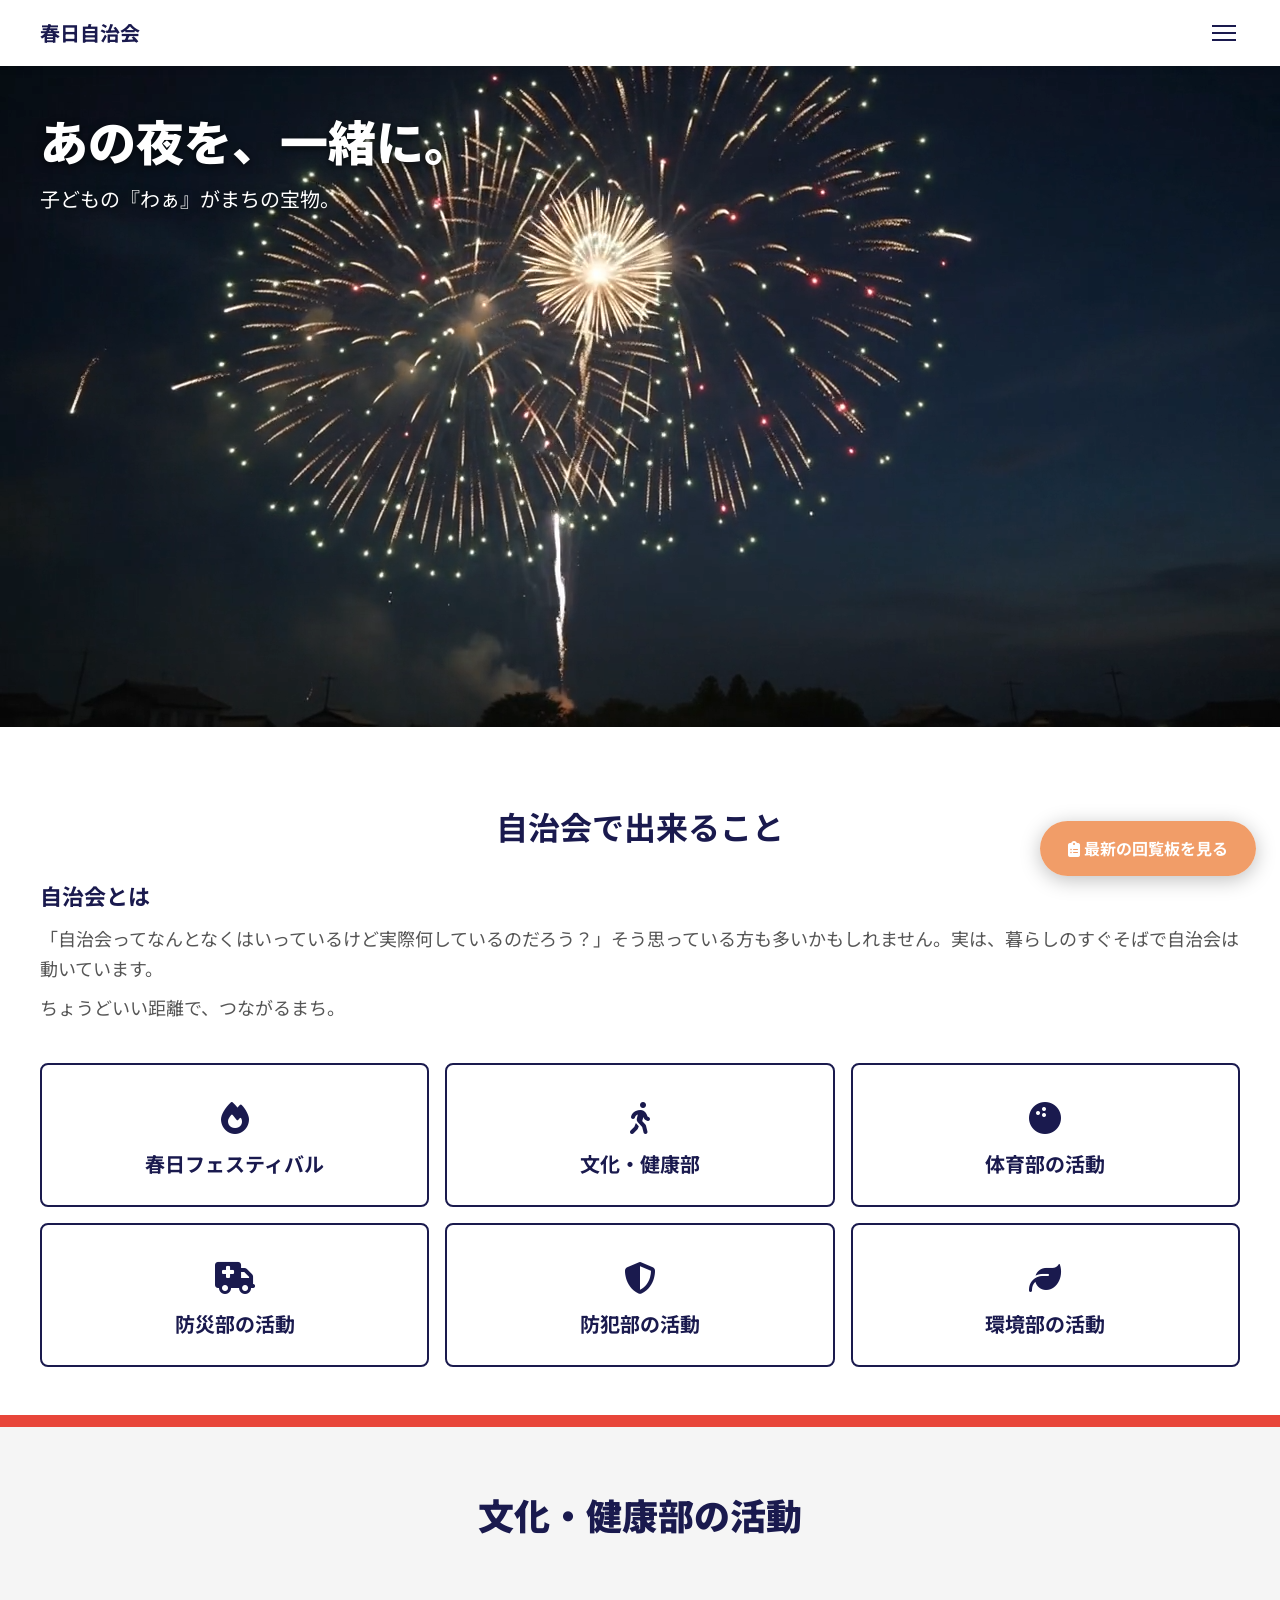
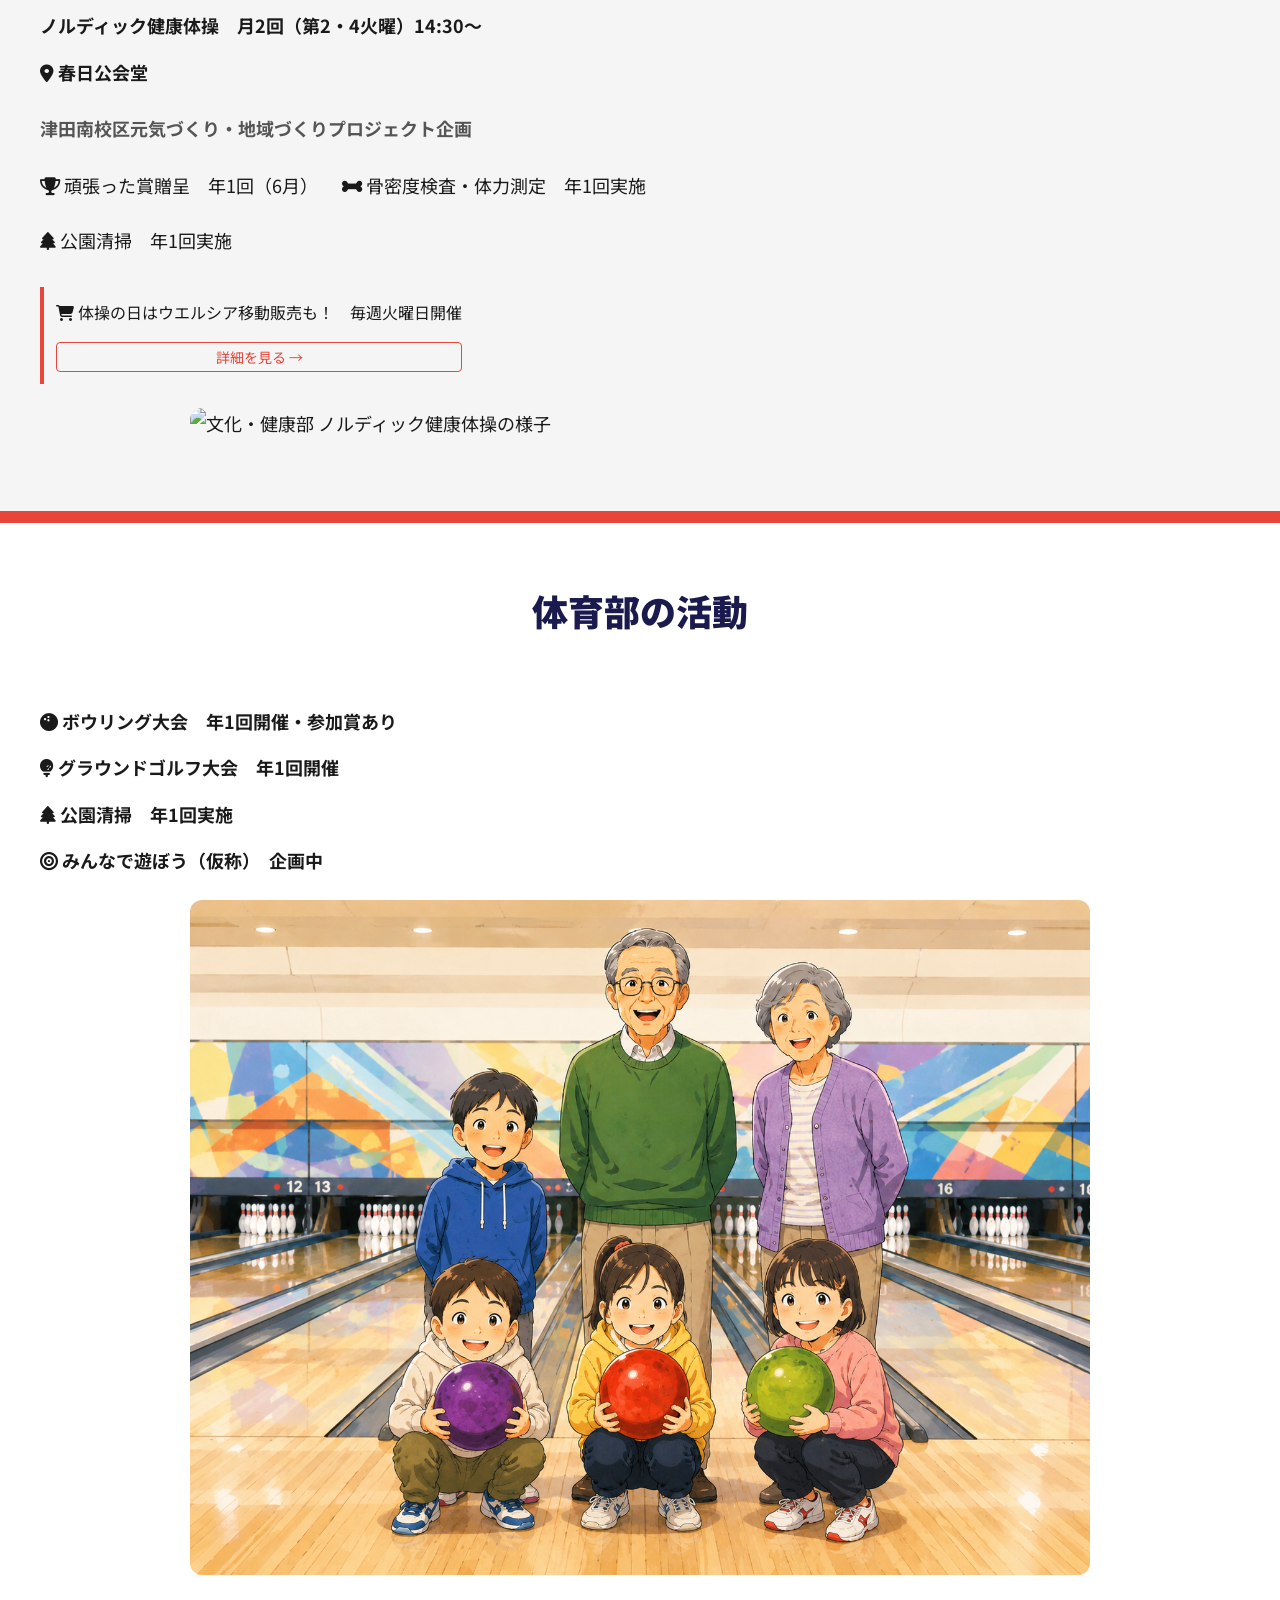
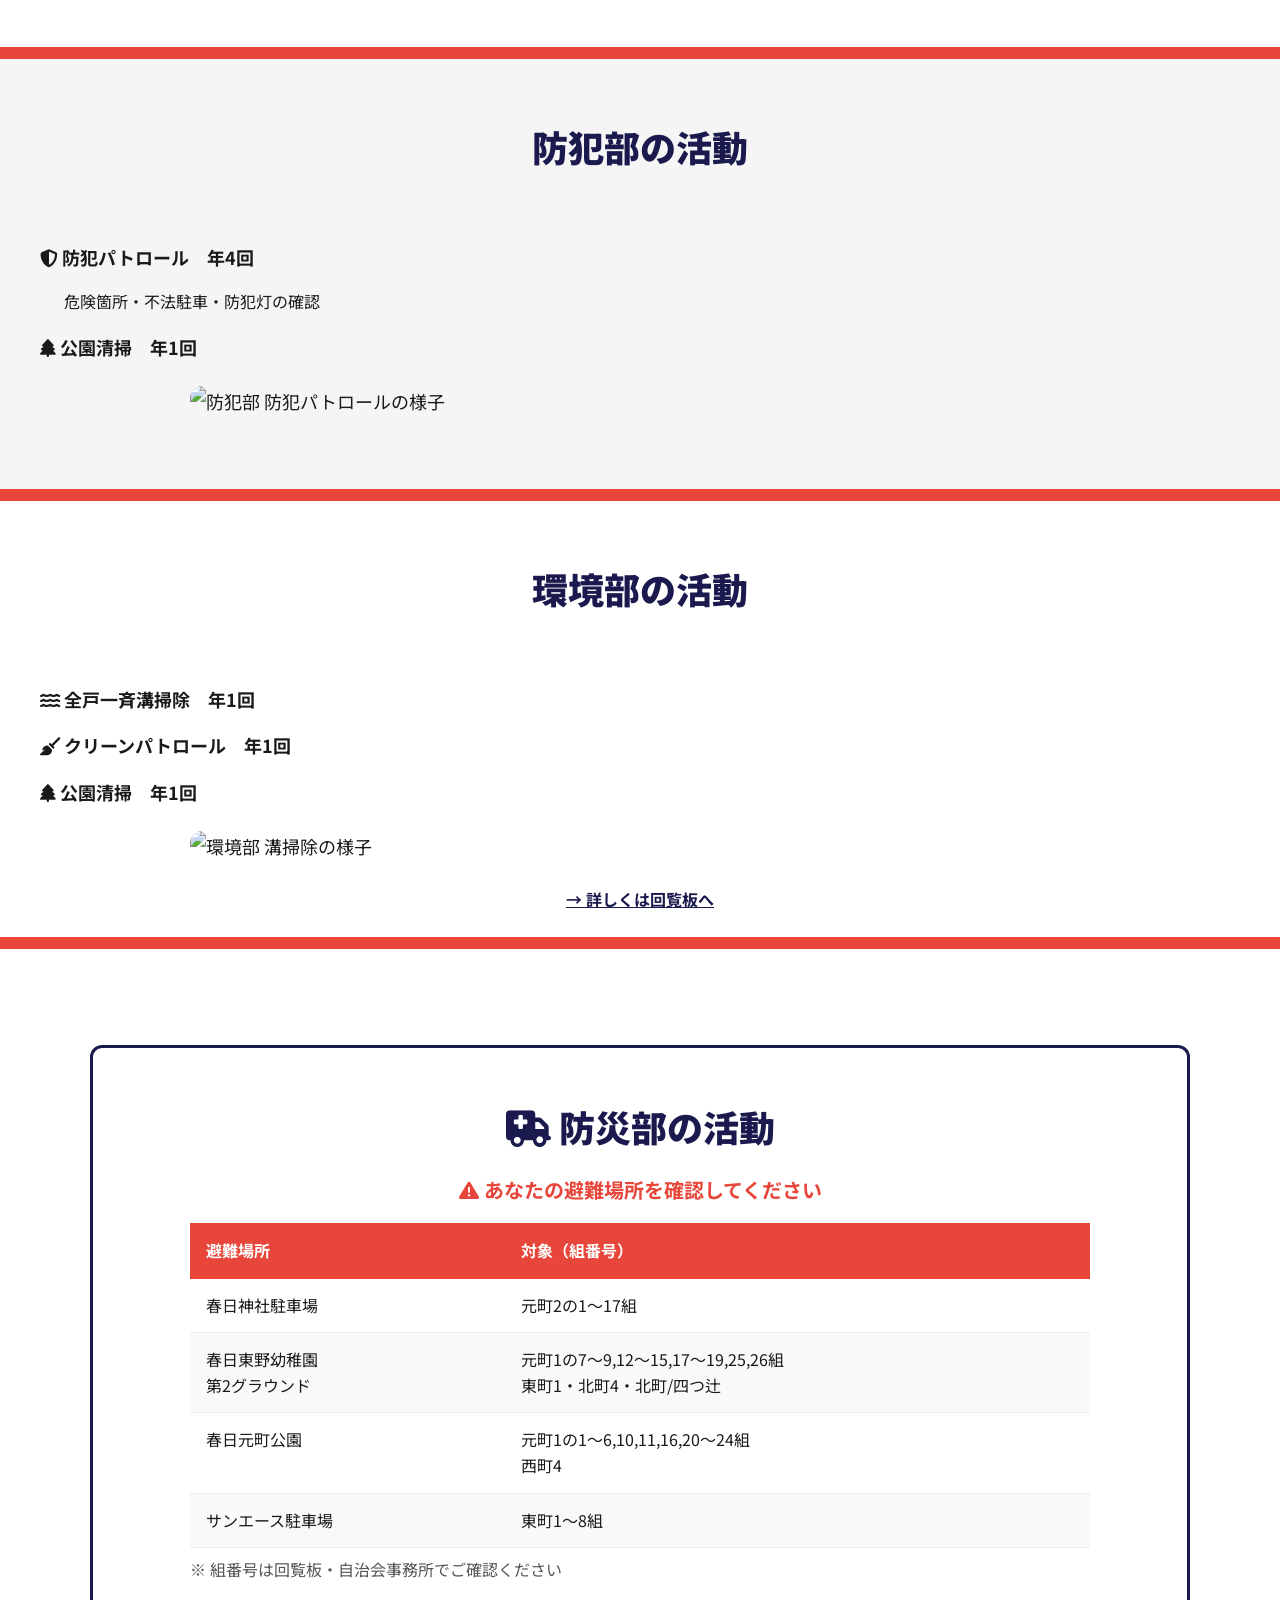
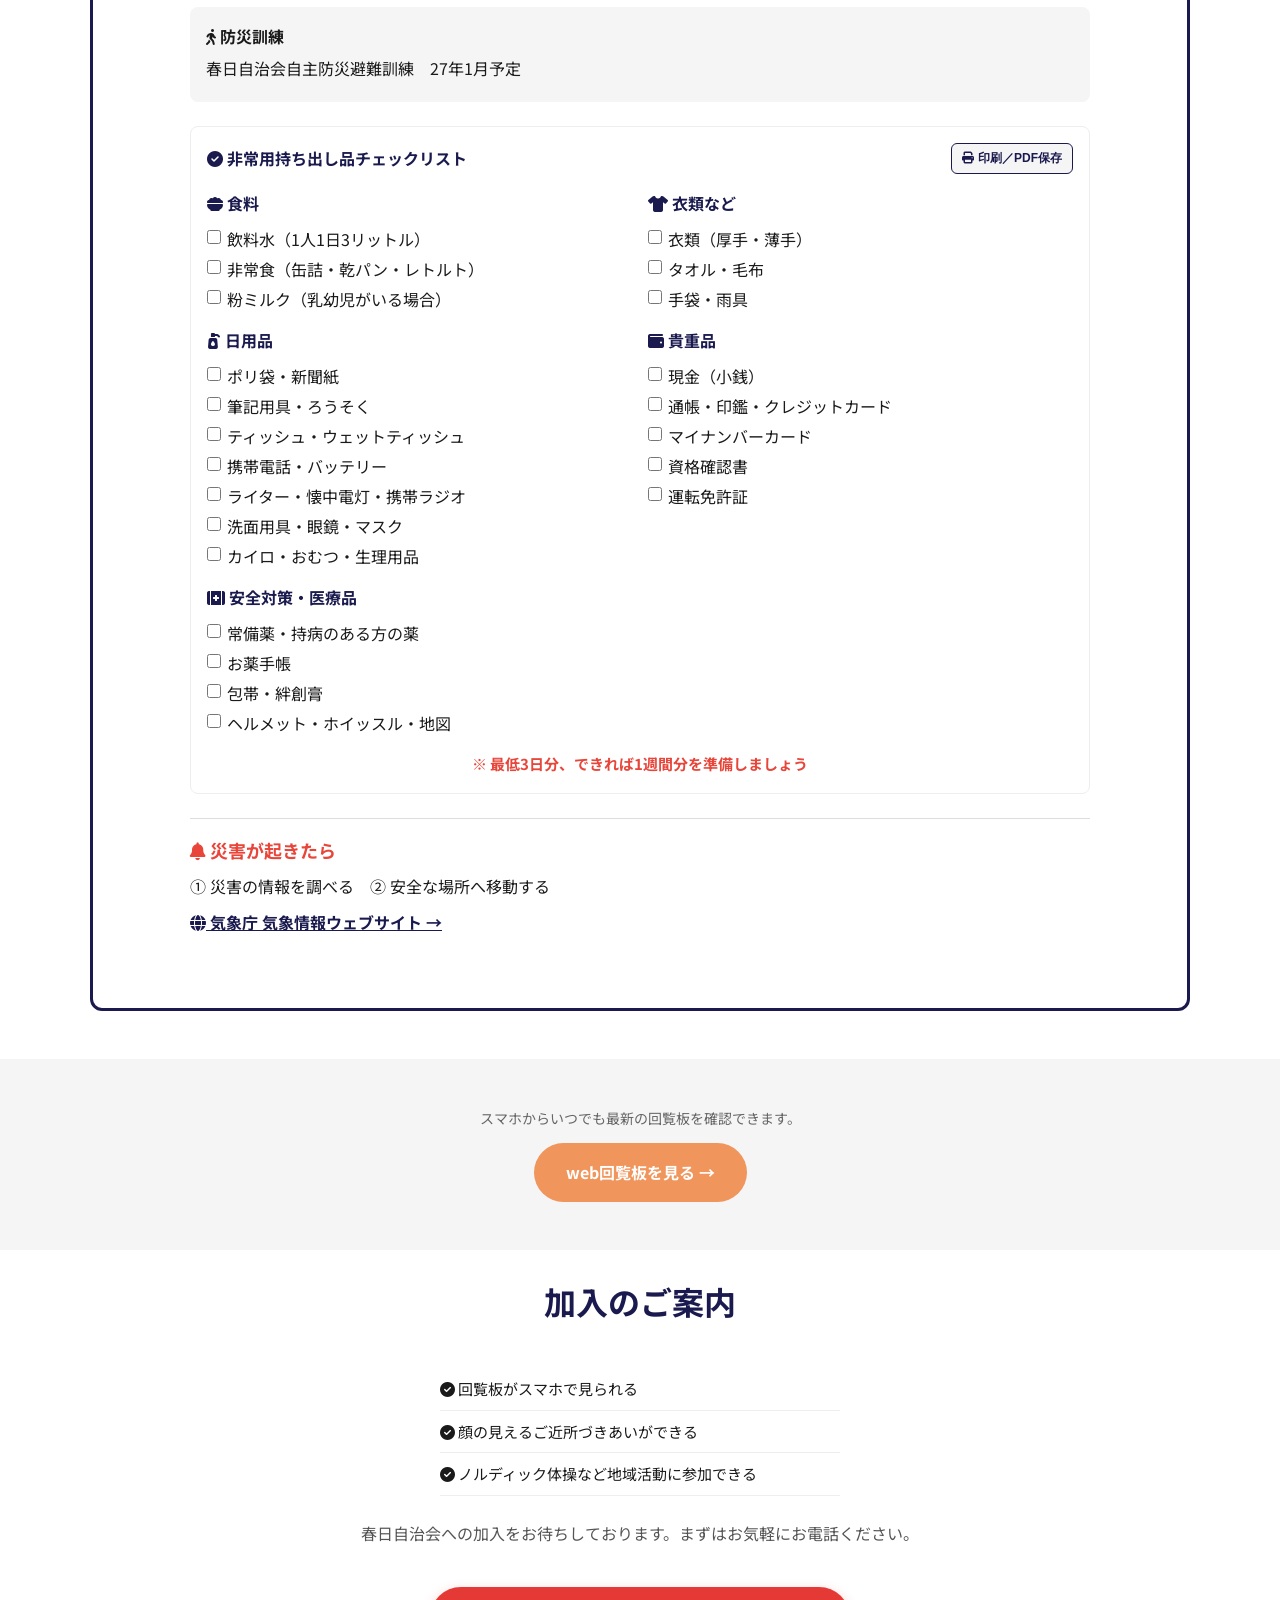
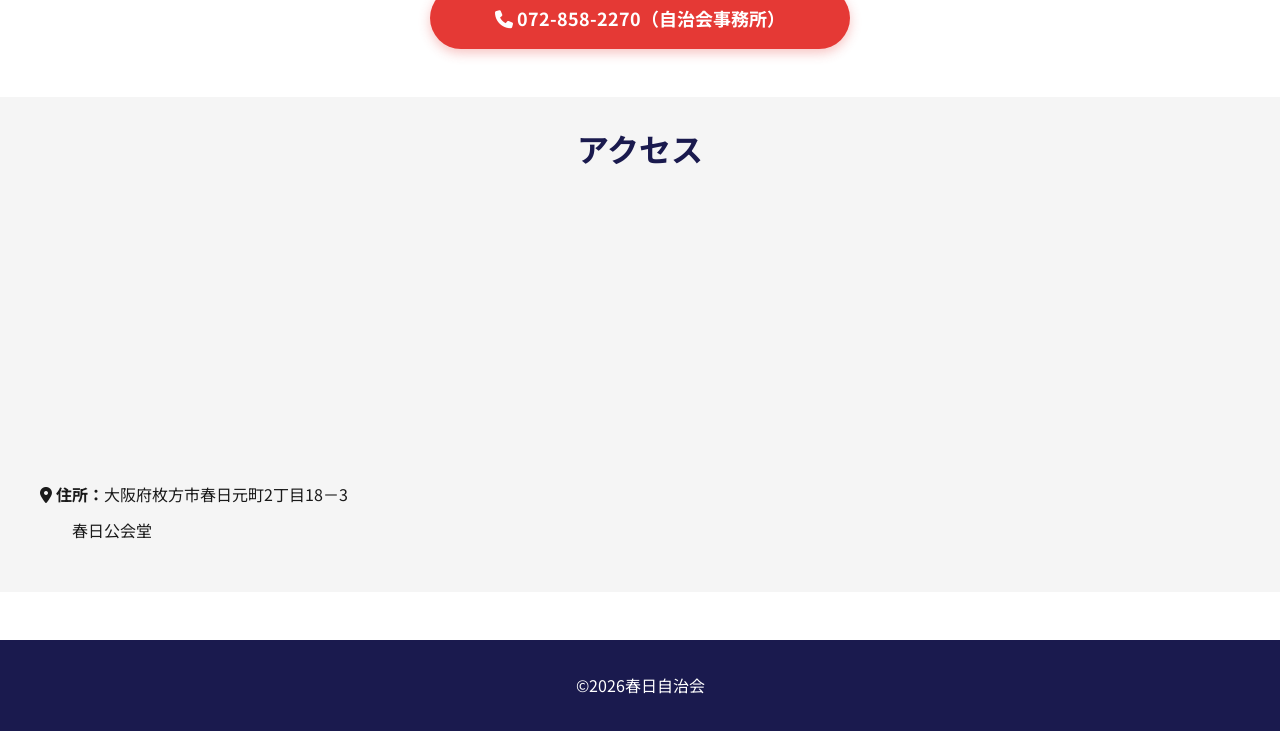
==== commit 8e4769ea: "update" ====
--- a/index.html
+++ b/index.html
@@ -16,12 +16,13 @@
   <meta property="og:title" content="春日自治会">
   <meta property="og:description" content="春日自治会の公式ホームページ。イベント・回覧板・防災情報など。">
   <meta property="og:type" content="website">
-  <link rel="canonical" href="https://kasuga-jichikai.jp/">
+  <link rel="canonical" href="https://gachapin1641-afk.github.io/kasuga-jichikai/">
   <link rel="icon" href="favicon.ico">
   <link rel="preconnect" href="https://fonts.googleapis.com">
   <link rel="preconnect" href="https://fonts.gstatic.com" crossorigin>
   <link href="https://fonts.googleapis.com/css2?family=Noto+Sans+JP:wght@400;700;900&family=Hachi+Maru+Pop&display=swap" rel="stylesheet">
   <link rel="stylesheet" href="style.css">
+  <link rel="stylesheet" href="https://cdnjs.cloudflare.com/ajax/libs/font-awesome/6.5.2/css/all.min.css" integrity="sha512-SnH5WK+bZxgPHs44uWIX+LLJAJ9/2PkPKZ5QiAj6Ta86w+fsb2TkcmfRyVX3pBnMFcV7oQPJkl9QevSCWr3W6A==" crossorigin="anonymous" referrerpolicy="no-referrer" />
   <title>春日自治会｜枚方市津田南・春日フェスティバル花火大会</title>
   <meta name="google-site-verification" content="PqmAMrVNYUGMASVAorqAZzDQEdU26RsJ-4uR0NtNo2w" />
 </head>
@@ -41,14 +42,14 @@
 
   <!-- ハンバーガーメニュー -->
   <nav class="nav-menu" id="navMenu">
-    <button class="nav-menu__close" aria-label="メニューを閉じる">✕</button>
+    <button class="nav-menu__close" aria-label="メニューを閉じる"><i class="fa-solid fa-xmark" aria-hidden="true"></i></button>
     <ul class="nav-menu__list">
-      <li><a href="kairan.html" class="nav-menu__link">📋 web回覧板</a></li>
-      <li><a href="event_contents.html" class="nav-menu__link">🎆 イベント（花火大会）</a></li>
-      <li><a href="#activities" class="nav-menu__link">🏃 活動紹介</a></li>
-      <li><a href="#join" class="nav-menu__link">📝 加入案内</a></li>
-      <li><a href="#bousai" class="nav-menu__link">🚒 防災情報</a></li>
-      <li><a href="#access" class="nav-menu__link">📍 アクセス</a></li>
+      <li><a href="kairan.html" class="nav-menu__link"><i class="fa-solid fa-clipboard-list" aria-hidden="true"></i> web回覧板</a></li>
+      <li><a href="event_contents.html" class="nav-menu__link"><i class="fa-solid fa-fire" aria-hidden="true"></i> イベント（花火大会）</a></li>
+      <li><a href="#activities" class="nav-menu__link"><i class="fa-solid fa-person-walking" aria-hidden="true"></i> 活動紹介</a></li>
+      <li><a href="#join" class="nav-menu__link"><i class="fa-solid fa-pen-to-square" aria-hidden="true"></i> 加入案内</a></li>
+      <li><a href="#bousai" class="nav-menu__link"><i class="fa-solid fa-truck-medical" aria-hidden="true"></i> 防災情報</a></li>
+      <li><a href="#access" class="nav-menu__link"><i class="fa-solid fa-location-dot" aria-hidden="true"></i> アクセス</a></li>
     </ul>
   </nav>
   <div class="nav-overlay" id="navOverlay"></div>
@@ -57,10 +58,17 @@
 
     <!-- FV -->
     <section class="fv">
-      <div class="fv__img-wrap"></div>
+      <div class="fv__media">
+        <video class="fv__video" autoplay muted playsinline preload="auto" poster="images/fv_pc.png">
+          <source src="video/fv_pc.mp4" type="video/mp4">
+        </video>
+        <img class="fv__still" src="images/fv_pc.png" alt="春日フェスティバルの花火">
+      </div>
       <div class="fv__text">
-        <p class="fv__catch">あの夜を、一緒に。</p>
-        <p class="fv__sub">子どもの『わぁ』がまちの宝物。</p>
+        <p class="fv__catch">
+          <span class="fv__fade fv__fade--1">あの夜を、</span><span class="fv__fade fv__fade--2">一緒に。</span>
+        </p>
+        <p class="fv__sub fv__fade fv__fade--3">子どもの『わぁ』がまちの宝物。</p>
       </div>
     </section>
 
@@ -74,66 +82,62 @@
       </div>
       <div class="activities-grid">
         <a href="event_contents.html" class="activities-card">
-          <span class="activities-card__icon">🎆</span>
+          <span class="activities-card__icon"><i class="fa-solid fa-fire" aria-hidden="true"></i></span>
           <span class="activities-card__name">春日フェスティバル</span>
         </a>
         <a href="#nordic" class="activities-card">
-          <span class="activities-card__icon">🏃</span>
+          <span class="activities-card__icon"><i class="fa-solid fa-person-walking" aria-hidden="true"></i></span>
           <span class="activities-card__name">文化・健康部</span>
         </a>
         <a href="#sports" class="activities-card">
-          <span class="activities-card__icon">🎳</span>
+          <span class="activities-card__icon"><i class="fa-solid fa-bowling-ball" aria-hidden="true"></i></span>
           <span class="activities-card__name">体育部の活動</span>
         </a>
         <a href="#bousai" class="activities-card">
-          <span class="activities-card__icon">🚒</span>
+          <span class="activities-card__icon"><i class="fa-solid fa-truck-medical" aria-hidden="true"></i></span>
           <span class="activities-card__name">防災部の活動</span>
         </a>
-        <a href="#community" class="activities-card">
-          <span class="activities-card__icon">🚔</span>
+        <a href="#bohan" class="activities-card">
+          <span class="activities-card__icon"><i class="fa-solid fa-shield-halved" aria-hidden="true"></i></span>
           <span class="activities-card__name">防犯部の活動</span>
         </a>
-        <a href="#community" class="activities-card">
-          <span class="activities-card__icon">🌿</span>
+        <a href="#kankyo" class="activities-card">
+          <span class="activities-card__icon"><i class="fa-solid fa-leaf" aria-hidden="true"></i></span>
           <span class="activities-card__name">環境部の活動</span>
         </a>
       </div>
     </section>
 
-    <!-- ノルディック体操 -->
-    <section class="nordic" id="nordic">
-      <div class="nordic__red-bar"></div>
-      <h2 class="nordic__title"><small>文化・健康部</small><br>ノルディック健康体操</h2>
-      <p class="nordic__catch">＼100歳まで元気に！／</p>
-      <div class="nordic__content">
-        <div class="nordic__left">
-          <p class="nordic__project">津田南校区元気づくりプロジェクト</p>
-          <div class="nordic__row">
-            <p>📅 毎月第2・第4火曜　14:30〜</p>
-            <p>📍 春日公会堂</p>
-          </div>
-          <div class="nordic__row">
-            <p>🏆 頑張った賞贈呈　6月</p>
-            <p>🦴 骨密度検査・体力測定　年1回実施</p>
-          </div>
-          <p>🌳 公園清掃　年1回実施</p>
-          <div class="nordic__welcia">
-            <p>🛒 体操の日はウエルシア移動販売も！<br class="sp-only">　毎週火曜日開催</p>
-            <button class="nordic__welcia-btn" id="openWelciaModal">詳細を見る →</button>
-          </div>
-        </div>
-        <div class="nordic__right">
-          <img src="images/walking_poles.jpg" alt="ノルディック体操のイラスト" class="nordic__img">
-        </div>
-      </div>
-      <div class="nordic__red-bar"></div>
+    <!-- 文化・健康部 -->
+    <section class="dept-section" id="nordic">
+      <div class="dept-section__red-bar"></div>
+      <h2 class="dept-section__title">文化・健康部の活動</h2>
+      <div class="dept-section__body">
+        <div class="dept-section__list">
+          <p>ノルディック健康体操　月2回（第2・4火曜）14:30〜</p>
+          <p><i class="fa-solid fa-location-dot" aria-hidden="true"></i> 春日公会堂</p>
+        </div>
+        <p class="dept-section__project">津田南校区元気づくり・地域づくりプロジェクト企画</p>
+        <div class="dept-section__row">
+          <p><i class="fa-solid fa-trophy" aria-hidden="true"></i> 頑張った賞贈呈　年1回（6月）</p>
+          <p><i class="fa-solid fa-bone" aria-hidden="true"></i> 骨密度検査・体力測定　年1回実施</p>
+        </div>
+        <p><i class="fa-solid fa-tree" aria-hidden="true"></i> 公園清掃　年1回実施</p>
+        <div class="dept-section__welcia">
+          <p><i class="fa-solid fa-cart-shopping" aria-hidden="true"></i> 体操の日はウエルシア移動販売も！<br class="sp-only">　毎週火曜日開催</p>
+          <button class="dept-section__welcia-btn" id="openWelciaModal">詳細を見る →</button>
+        </div>
+        <div class="dept-section__image">
+          <img src="images/bunka_kenkobu.png" alt="文化・健康部 ノルディック健康体操の様子" class="dept-section__img">
+        </div>
+      </div>
     </section>
 
     <!-- ウエルシアモーダル -->
     <div class="welcia-modal" id="welciaModal">
       <div class="welcia-modal__overlay" id="welciaOverlay"></div>
       <div class="welcia-modal__content">
-        <button class="welcia-modal__close" id="closeWelciaModal">✕</button>
+        <button class="welcia-modal__close" id="closeWelciaModal"><i class="fa-solid fa-xmark" aria-hidden="true"></i></button>
 
         <!-- ヘッダー -->
         <div class="welcia-modal__header">
@@ -143,21 +147,21 @@
 
         <!-- 取扱商品 -->
         <div class="welcia-modal__items">
-          <span>🧴 日用品</span>
-          <span>💄 化粧品</span>
-          <span>🍱 食品</span>
-          <span>💊 健康食品</span>
-          <span>🧊 冷凍食品</span>
+          <span><i class="fa-solid fa-pump-soap" aria-hidden="true"></i> 日用品</span>
+          <span><i class="fa-solid fa-spray-can-sparkles" aria-hidden="true"></i> 化粧品</span>
+          <span><i class="fa-solid fa-bowl-food" aria-hidden="true"></i> 食品</span>
+          <span><i class="fa-solid fa-pills" aria-hidden="true"></i> 健康食品</span>
+          <span><i class="fa-solid fa-snowflake" aria-hidden="true"></i> 冷凍食品</span>
         </div>
 
         <!-- お支払い -->
         <div class="welcia-modal__payment">
-          <p>💳 クレジット・モバイル決済・電子マネー可</p>
-          <p>🏦 公共料金・各種料金のお支払い可</p>
+          <p><i class="fa-solid fa-credit-card" aria-hidden="true"></i> クレジット・モバイル決済・電子マネー可</p>
+          <p><i class="fa-solid fa-building-columns" aria-hidden="true"></i> 公共料金・各種料金のお支払い可</p>
         </div>
 
         <!-- 時刻 -->
-        <p class="welcia-modal__sub">📅 毎週火曜日</p>
+        <p class="welcia-modal__sub"><i class="fa-solid fa-calendar-days" aria-hidden="true"></i> 毎週火曜日</p>
         <div class="welcia-modal__schedule">
           <div class="welcia-modal__row">
             <span class="welcia-modal__num">①</span>
@@ -186,101 +190,61 @@
     </div>
 
     <!-- 体育部 -->
-    <section class="sports" id="sports">
-      <h2 class="section-title">🏅 体育部の活動</h2>
-
-      <!-- SP版のみ表示 -->
-      <div class="sports__sp-only">
-        <div class="sports__content">
-          <div class="sports__list">
-            <div class="sports__item">
-              <p class="sports__name">🎳 ボウリング大会</p>
-              <p class="sports__detail">年1回開催・参加賞あり</p>
-            </div>
-            <div class="sports__item">
-              <p class="sports__name">⛳ グラウンドゴルフ大会</p>
-              <p class="sports__detail">年1回開催</p>
-            </div>
-            <div class="sports__item">
-              <p class="sports__name">🌳 公園清掃</p>
-              <p class="sports__detail">年1回実施</p>
-            </div>
-            <div class="sports__item">
-              <p class="sports__name">🎯 みんなで遊ぼう（仮称）</p>
-              <p class="sports__detail">企画中</p>
-            </div>
-          </div>
-          <div class="sports__imgs">
-            <img src="images/bowling_strike.png" alt="ボウリング" class="sports__img">
-            <img src="images/sports_ground_golf.png" alt="グラウンドゴルフ" class="sports__img">
-          </div>
-        </div>
-        <div class="sports__nordic-extra">
-        </div>
-      </div>
-
-      <!-- PC版のみ表示 -->
-      <div class="sports__pc-only">
-        <div class="sports__grid">
-          <div class="sports__col">
-            <div class="sports__item">
-              <p class="sports__name">🎳 ボウリング大会</p>
-              <p class="sports__detail">年1回開催・参加賞あり</p>
-            </div>
-          </div>
-          <div class="sports__col">
-            <div class="sports__item">
-              <p class="sports__name">⛳ グラウンドゴルフ大会</p>
-              <p class="sports__detail">年1回開催</p>
-            </div>
-          </div>
-          <div class="sports__col sports__col--imgs">
-            <img src="images/bowling_strike.png" alt="ボウリング" class="sports__img">
-            <img src="images/sports_ground_golf.png" alt="グラウンドゴルフ" class="sports__img">
-          </div>
-          <div class="sports__col">
-            <div class="sports__item">
-              <p class="sports__name">🌳 公園清掃</p>
-              <p class="sports__detail">年1回実施</p>
-            </div>
-          </div>
-          <div class="sports__col">
-            <div class="sports__item">
-              <p class="sports__name">🎯 みんなで遊ぼう（仮称）</p>
-              <p class="sports__detail">企画中</p>
-            </div>
-          </div>
-          <div class="sports__col sports__col--imgs">
-          </div>
-        </div>
-      </div>
-
-    </section>
-
-    <!-- 防犯・環境 -->
-    <section class="community" id="community">
-      <div class="community__cards">
-        <div class="community__card">
-          <p class="community__card-title">🚔 防犯部</p>
-          <p class="community__card-item">防犯パトロール　年4回</p>
-          <p class="community__card-detail">危険箇所・不法駐車・防犯灯の確認</p>
-          <p class="community__card-item">公園清掃　年1回</p>
-        </div>
-        <div class="community__card">
-          <p class="community__card-title">🌿 環境部</p>
-          <p class="community__card-item">全戸一斉溝掃除　年1回</p>
-          <p class="community__card-item">クリーンパトロール　年1回</p>
-          <p class="community__card-item">公園清掃　年1回</p>
+    <section class="dept-section" id="sports">
+      <div class="dept-section__red-bar"></div>
+      <h2 class="dept-section__title">体育部の活動</h2>
+      <div class="dept-section__body">
+        <div class="dept-section__list">
+          <p><i class="fa-solid fa-bowling-ball" aria-hidden="true"></i> ボウリング大会　年1回開催・参加賞あり</p>
+          <p><i class="fa-solid fa-golf-ball-tee" aria-hidden="true"></i> グラウンドゴルフ大会　年1回開催</p>
+          <p><i class="fa-solid fa-tree" aria-hidden="true"></i> 公園清掃　年1回実施</p>
+          <p><i class="fa-solid fa-bullseye" aria-hidden="true"></i> みんなで遊ぼう（仮称）　企画中</p>
+        </div>
+        <div class="dept-section__image">
+          <img src="images/taiikubu.png" alt="体育部 ボウリング大会の記念撮影" class="dept-section__img">
+        </div>
+      </div>
+    </section>
+
+    <!-- 防犯部 -->
+    <section class="dept-section" id="bohan">
+      <div class="dept-section__red-bar"></div>
+      <h2 class="dept-section__title">防犯部の活動</h2>
+      <div class="dept-section__body">
+        <div class="dept-section__list">
+          <p><i class="fa-solid fa-shield-halved" aria-hidden="true"></i> 防犯パトロール　年4回</p>
+          <p class="dept-section__detail">危険箇所・不法駐車・防犯灯の確認</p>
+          <p><i class="fa-solid fa-tree" aria-hidden="true"></i> 公園清掃　年1回</p>
+        </div>
+        <div class="dept-section__image">
+          <img src="images/bohanbu.png" alt="防犯部 防犯パトロールの様子" class="dept-section__img">
+        </div>
+      </div>
+    </section>
+
+    <!-- 環境部 -->
+    <section class="dept-section" id="kankyo">
+      <div class="dept-section__red-bar"></div>
+      <h2 class="dept-section__title">環境部の活動</h2>
+      <div class="dept-section__body">
+        <div class="dept-section__list">
+          <p><i class="fa-solid fa-water" aria-hidden="true"></i> 全戸一斉溝掃除　年1回</p>
+          <p><i class="fa-solid fa-broom" aria-hidden="true"></i> クリーンパトロール　年1回</p>
+          <p><i class="fa-solid fa-tree" aria-hidden="true"></i> 公園清掃　年1回</p>
+        </div>
+        <div class="dept-section__image">
+          <img src="images/kankyobu.png" alt="環境部 溝掃除の様子" class="dept-section__img">
         </div>
       </div>
       <!-- ★修正⑤：リンク先をGoogleドライブに変更 -->
-      <a href="https://drive.google.com/drive/folders/1kKnuQ6taV4kphvsRD-vEv2OaGNhFttwv" target="_blank" class="community__link">→ 詳しくは回覧板へ</a>
+      <a href="https://drive.google.com/drive/folders/1kKnuQ6taV4kphvsRD-vEv2OaGNhFttwv" target="_blank" class="dept-section__link">→ 詳しくは回覧板へ</a>
+      <div class="dept-section__red-bar"></div>
     </section>
 
     <!-- 防災部 -->
     <section class="bousai" id="bousai">
-      <h2 class="bousai__title">🚒 防災部の活動</h2>
-      <p class="bousai__lead">⚠️ あなたの避難場所を確認してください</p>
+      <h2 class="bousai__title"><i class="fa-solid fa-truck-medical" aria-hidden="true"></i> 防災部の活動</h2>
+      <p class="bousai__lead"><i class="fa-solid fa-triangle-exclamation" aria-hidden="true"></i> あなたの避難場所を確認してください</p>
       <div class="bousai__table-wrap">
         <table class="bousai__table">
           <thead>
@@ -311,26 +275,31 @@
       </div>
       <p class="bousai__kumiban">※ 組番号は回覧板・自治会事務所でご確認ください</p>
       <div class="bousai__training">
-        <p class="bousai__training-title">🏃 防災訓練</p>
+        <p class="bousai__training-title"><i class="fa-solid fa-person-walking" aria-hidden="true"></i> 防災訓練</p>
         <p>春日自治会自主防災避難訓練　27年1月予定</p>
       </div>
       <div class="bousai__checklist">
-        <p class="bousai__checklist-title">✅ 非常用持ち出し品チェックリスト</p>
+        <div class="bousai__checklist-header">
+          <p class="bousai__checklist-title"><i class="fa-solid fa-circle-check" aria-hidden="true"></i> 非常用持ち出し品チェックリスト</p>
+          <button type="button" class="bousai__print-btn" onclick="printChecklist()">
+            <i class="fa-solid fa-print" aria-hidden="true"></i> 印刷／PDF保存
+          </button>
+        </div>
         <div class="bousai__checklist-grid">
           <div class="bousai__checklist-cat">
-            <p class="bousai__cat-name">🍱 食料</p>
+            <p class="bousai__cat-name"><i class="fa-solid fa-bowl-food" aria-hidden="true"></i> 食料</p>
             <label><input type="checkbox"> 飲料水（1人1日3リットル）</label>
             <label><input type="checkbox"> 非常食（缶詰・乾パン・レトルト）</label>
             <label><input type="checkbox"> 粉ミルク（乳幼児がいる場合）</label>
           </div>
           <div class="bousai__checklist-cat">
-            <p class="bousai__cat-name">👕 衣類など</p>
+            <p class="bousai__cat-name"><i class="fa-solid fa-shirt" aria-hidden="true"></i> 衣類など</p>
             <label><input type="checkbox"> 衣類（厚手・薄手）</label>
             <label><input type="checkbox"> タオル・毛布</label>
             <label><input type="checkbox"> 手袋・雨具</label>
           </div>
           <div class="bousai__checklist-cat">
-            <p class="bousai__cat-name">🧴 日用品</p>
+            <p class="bousai__cat-name"><i class="fa-solid fa-pump-soap" aria-hidden="true"></i> 日用品</p>
             <label><input type="checkbox"> ポリ袋・新聞紙</label>
             <label><input type="checkbox"> 筆記用具・ろうそく</label>
             <label><input type="checkbox"> ティッシュ・ウェットティッシュ</label>
@@ -340,7 +309,7 @@
             <label><input type="checkbox"> カイロ・おむつ・生理用品</label>
           </div>
           <div class="bousai__checklist-cat">
-            <p class="bousai__cat-name">💳 貴重品</p>
+            <p class="bousai__cat-name"><i class="fa-solid fa-wallet" aria-hidden="true"></i> 貴重品</p>
             <label><input type="checkbox"> 現金（小銭）</label>
             <label><input type="checkbox"> 通帳・印鑑・クレジットカード</label>
             <label><input type="checkbox"> マイナンバーカード</label>
@@ -348,7 +317,7 @@
             <label><input type="checkbox"> 運転免許証</label>
           </div>
           <div class="bousai__checklist-cat">
-            <p class="bousai__cat-name">🪖 安全対策・医療品</p>
+            <p class="bousai__cat-name"><i class="fa-solid fa-kit-medical" aria-hidden="true"></i> 安全対策・医療品</p>
             <label><input type="checkbox"> 常備薬・持病のある方の薬</label>
             <label><input type="checkbox"> お薬手帳</label>
             <label><input type="checkbox"> 包帯・絆創膏</label>
@@ -358,10 +327,10 @@
         <p class="bousai__checklist-note">※ 最低3日分、できれば1週間分を準備しましょう</p>
       </div>
       <div class="bousai__action">
-        <p class="bousai__action-title">🚨 災害が起きたら</p>
+        <p class="bousai__action-title"><i class="fa-solid fa-bell" aria-hidden="true"></i> 災害が起きたら</p>
         <p>① 災害の情報を調べる　② 安全な場所へ移動する</p>
         <p class="bousai__action-link">
-          <a href="https://www.jma.go.jp/" target="_blank">🌐 気象庁 気象情報ウェブサイト →</a>
+          <a href="https://www.jma.go.jp/" target="_blank"><i class="fa-solid fa-globe" aria-hidden="true"></i> 気象庁 気象情報ウェブサイト →</a>
         </p>
       </div>
     </section>
@@ -378,12 +347,12 @@
     <section class="join" id="join">
       <h2 class="section-title">加入のご案内</h2>
       <ul class="join__merits">
-        <li>✅ 回覧板がスマホで見られる</li>
-        <li>✅ 災害時に地域情報がいち早く届く</li>
-        <li>✅ ノルディック体操など地域活動に参加できる</li>
+        <li><i class="fa-solid fa-circle-check" aria-hidden="true"></i> 回覧板がスマホで見られる</li>
+        <li><i class="fa-solid fa-circle-check" aria-hidden="true"></i> 顔の見えるご近所づきあいができる</li>
+        <li><i class="fa-solid fa-circle-check" aria-hidden="true"></i> ノルディック体操など地域活動に参加できる</li>
       </ul>
       <p class="join__text">春日自治会への加入をお待ちしております。まずはお気軽にお電話ください。</p>
-      <a href="tel:0728582270" class="join__tel-btn">📞 072-858-2270（自治会事務所）</a>
+      <a href="tel:0728582270" class="join__tel-btn"><i class="fa-solid fa-phone" aria-hidden="true"></i> 072-858-2270（自治会事務所）</a>
     </section>
 
     <!-- アクセス -->
@@ -396,7 +365,7 @@
         </iframe>
       </div>
       <div class="access__info">
-        <p>📍 <strong>住所：</strong>大阪府枚方市春日元町2丁目18－3</p>
+        <p><i class="fa-solid fa-location-dot" aria-hidden="true"></i> <strong>住所：</strong>大阪府枚方市春日元町2丁目18－3</p>
         <p>　　春日公会堂</p>
       </div>
     </section>
@@ -406,7 +375,7 @@
   <!-- 固定CTA -->
   <div class="fixed-cta">
     <a href="kairan.html" class="fixed-cta__btn">
-      📋 最新の回覧板を見る
+      <i class="fa-solid fa-clipboard-list" aria-hidden="true"></i> 最新の回覧板を見る
     </a>
   </div>
 
@@ -416,5 +385,38 @@
   </footer>
 
   <script src="main.js"></script>
+  <script>
+    // 避難場所チェックリストの印刷／PDF保存
+    // 「PDF」ボタンも印刷ダイアログを開き、送信先で「PDFとして保存」を選ぶ形になります
+    function printChecklist() {
+      document.body.classList.add('is-printing');
+      window.print();
+    }
+    window.addEventListener('afterprint', function () {
+      document.body.classList.remove('is-printing');
+    });
+  </script>
+  <script>
+    // FV動画：再生が終わったら静止画に切り替えて固定。クリックで再生し直す
+    (function () {
+      const fvMedia = document.querySelector('.fv__media');
+      const fvVideo = document.querySelector('.fv__video');
+      const fvStill = document.querySelector('.fv__still');
+      if (fvVideo && fvStill && fvMedia) {
+        fvVideo.addEventListener('ended', function () {
+          fvStill.classList.add('is-visible');
+          fvVideo.style.display = 'none';
+        });
+
+        fvMedia.style.cursor = 'pointer';
+        fvMedia.addEventListener('click', function () {
+          fvStill.classList.remove('is-visible');
+          fvVideo.style.display = 'block';
+          fvVideo.currentTime = 0;
+          fvVideo.play();
+        });
+      }
+    })();
+  </script>
 </body>
 </html>
--- a/style.css
+++ b/style.css
@@ -5,6 +5,7 @@
   --color-primary: #1A1A4E;
   --color-red: #E8463A;
   --color-orange: #E8643A;
+  --color-cta: #F0955C;
   --color-text: #1a1a1a;
   --color-text-sub: #555555;
   --color-bg: #ffffff;
@@ -50,7 +51,7 @@
    共通
    ======================================== */
 .section-title {
-  font-size: 22px;
+  font-size: 24px;
   font-weight: 700;
   text-align: center;
   padding: 32px 16px 16px;
@@ -183,12 +184,34 @@
   margin-top: 52px;
 }
 
-.fv__img-wrap {
+.fv__media {
+  position: relative;
+  z-index: 1;
   width: 100%;
   height: 100vw;
-  background-image: url('images/fire1.jpg');
-  background-size: cover;
-  background-position: center center;
+  overflow: hidden;
+  background: #0a0a14;
+}
+
+.fv__video,
+.fv__still {
+  position: absolute;
+  inset: 0;
+  width: 100%;
+  height: 100%;
+  object-fit: cover;
+  object-position: center center;
+}
+
+.fv__still {
+  opacity: 0;
+  z-index: 1;
+  transition: opacity 0.6s ease;
+  pointer-events: none;
+}
+
+.fv__still.is-visible {
+  opacity: 1;
 }
 
 .fv__img {
@@ -199,6 +222,7 @@
   position: absolute;
   top: 24px;
   left: 16px;
+  z-index: 10;
 }
 
 .fv__catch {
@@ -214,11 +238,45 @@
   text-shadow: 0 2px 8px rgba(0,0,0,0.7);
 }
 
+.fv__fade {
+  opacity: 0;
+  transform: translateY(14px);
+  animation: fvFadeIn 1s ease forwards;
+}
+
+.fv__catch .fv__fade {
+  display: inline-block;
+}
+
+.fv__fade--1 {
+  animation-delay: 1.5s;
+}
+
+.fv__fade--2 {
+  animation-delay: 2.5s;
+}
+
+.fv__fade--3 {
+  animation-delay: 3.5s;
+}
+
+@keyframes fvFadeIn {
+  from {
+    opacity: 0;
+    transform: translateY(14px);
+  }
+  to {
+    opacity: 1;
+    transform: translateY(0);
+  }
+}
+
 /* ========================================
    Activities Overview
    ======================================== */
 .activities-overview {
   background: #fff;
+  padding-top: 32px;
   padding-bottom: 32px;
 }
 
@@ -279,65 +337,97 @@
 /* ========================================
    Nordic
    ======================================== */
-.nordic {
+/* ========================================
+   部活動セクション共通（文化・健康部／体育部／防犯部／環境部）
+   タイトル→テキスト→横長画像の縦積み構成で統一
+   ======================================== */
+.dept-section {
   background: var(--color-bg-gray);
-  padding-bottom: 0;
+  padding-bottom: 32px;
   position: relative;
-}
-
-.nordic__red-bar {
+  scroll-margin-top: 70px;
+}
+
+.dept-section:nth-of-type(even) {
+  background: #fff;
+}
+
+.dept-section__red-bar {
   height: 12px;
   background: var(--color-red);
 }
 
-.nordic__title {
+.dept-section__title {
   font-size: 24px;
   font-weight: 900;
   text-align: center;
-  padding: 24px 16px 8px;
-  color: var(--color-primary);
-}
-
-.nordic__catch {
+  padding: 64px 16px 56px;
+  color: var(--color-primary);
+  line-height: 1.3;
+}
+
+.dept-section__title small {
+  font-size: 14px;
+  font-weight: 700;
+  display: block;
+  margin-bottom: 2px;
+}
+
+.dept-section__catch {
   font-family: var(--font-hand);
   font-size: 18px;
   text-align: center;
   color: var(--color-orange);
-  padding: 0 16px 16px;
+  padding: 0 0 8px;
   transform: rotate(-3deg);
   display: block;
 }
 
-.nordic__content {
-  position: relative;
-  padding: 0 16px;
-}
-
-.nordic__img {
-  width: 60%;
-  margin: 0 auto;
-}
-
-.nordic__left {
+.dept-section__body {
+  display: flex;
+  flex-direction: column;
+  gap: 16px;
+  padding: 0 16px 16px;
+}
+
+.dept-section__project {
+  font-size: 16px;
+  font-weight: 700;
+  color: var(--color-text-sub);
+  background: transparent;
+  display: inline-block;
+  align-self: flex-start;
+  padding: 2px 0;
+}
+
+.dept-section__row {
   display: flex;
   flex-direction: column;
   gap: 8px;
   font-size: 16px;
-  padding: 0 0 16px;
-}
-
-.nordic__right {
-  display: flex;
-  justify-content: center;
-}
-
-.nordic__project {
-  font-weight: 700;
-  color: var(--color-primary);
-}
-
-.nordic__welcia {
-  background: #fff;
+}
+
+.dept-section__list {
+  display: flex;
+  flex-direction: column;
+  gap: 12px;
+  font-size: 16px;
+}
+
+.dept-section__list p {
+  font-weight: 700;
+  color: var(--color-text);
+}
+
+.dept-section__detail {
+  font-size: 15px;
+  font-weight: 400 !important;
+  color: var(--color-text-sub);
+  padding-left: 24px;
+}
+
+.dept-section__welcia {
+  background: transparent;
   border-left: 4px solid var(--color-red);
   padding: 12px 12px;
   font-size: 16px;
@@ -347,13 +437,7 @@
   align-self: flex-start;
 }
 
-.nordic__row {
-  display: flex;
-  flex-direction: column;
-  gap: 8px;
-}
-
-.nordic__welcia-btn {
+.dept-section__welcia-btn {
   display: inline-block;
   margin-top: 8px;
   background: none;
@@ -364,6 +448,28 @@
   border-radius: 4px;
   cursor: pointer;
   font-family: var(--font-main);
+}
+
+.dept-section__image {
+  width: 100%;
+  margin-top: 4px;
+}
+
+.dept-section__img {
+  width: 100%;
+  height: auto;
+  display: block;
+  border-radius: 12px;
+}
+
+.dept-section__link {
+  display: block;
+  text-align: center;
+  color: var(--color-primary);
+  font-size: 16px;
+  font-weight: 700;
+  text-decoration: underline;
+  padding: 0 16px 16px;
 }
 
 /* ウエルシアモーダル */
@@ -534,159 +640,8 @@
 /* ========================================
    Sports
    ======================================== */
-.sports {
-  background: var(--color-bg-light);
-  padding-bottom: 32px;
-}
-
-.sports__content {
-  display: grid;
-  grid-template-columns: 1fr 120px;
-  grid-template-rows: auto auto;
-  gap: 16px;
-  padding: 0 16px;
-}
-
-.sports__list {
-  grid-column: 1;
-  grid-row: 1;
-  display: flex;
-  flex-direction: column;
-  gap: 16px;
-}
-
-.sports__imgs {
-  grid-column: 2;
-  grid-row: 1;
-  display: flex;
-  flex-direction: column;
-  gap: 8px;
-}
-
-.sports__img {
-  width: 100%;
-}
-
-.sports__nordic-extra {
-  grid-column: 1 / -1;
-  grid-row: 2;
-  display: flex;
-  flex-direction: column;
-  gap: 8px;
-  font-size: 16px;
-  line-height: 1.8;
-  padding: 0 16px;
-}
-
-.sports__nordic-pc {
-  display: none;
-}
-
-.sports__item {}
-
-.sports__name {
-  font-size: 16px;
-  font-weight: 700;
-  color: var(--color-primary);
-}
-
-.sports__detail {
-  font-size: 16px;
-  color: var(--color-text-sub);
-}
-
-/* 体育部 SP/PC 切り替え */
-.sports__sp-only {
-  display: block;
-}
-
-.sports__pc-only {
-  display: none;
-}
-
-/* 体育部グリッド */
-.sports__grid {
-  display: flex;
-  flex-direction: column;
-  gap: 16px;
-  padding: 0 16px;
-}
-
-.sports__col {
-  display: flex;
-  flex-direction: column;
-  gap: 16px;
-}
-
-.sports__col--imgs {
-  display: flex;
-  flex-direction: row;
-  gap: 16px;
-  justify-content: center;
-  padding: 8px 0;
-}
-
-.sports__col--imgs .sports__img {
-  width: auto;
-  max-width: 120px;
-  height: auto;
-}
-
-.sports__footer {
-  display: flex;
-  flex-direction: column;
-  gap: 8px;
-  padding-top: 8px;
-}
-
-/* ========================================
-   Community（防犯・環境）
-   ======================================== */
-.community {
-  background: #fff;
-  padding: 32px 16px;
-  scroll-margin-top: 70px;
-}
-
-.community__cards {
-  display: grid;
-  grid-template-columns: 1fr;
-  gap: 12px;
-  margin-bottom: 16px;
-}
-
-.community__card {
-  background: var(--color-bg-gray);
-  border-radius: 8px;
-  padding: 16px 12px;
-}
-
-.community__card-title {
-  font-size: 16px;
-  font-weight: 700;
-  color: var(--color-primary);
-  margin-bottom: 8px;
-}
-
-.community__card-item {
-  font-size: 16px;
-  font-weight: 700;
-  margin-bottom: 4px;
-}
-
-.community__card-detail {
-  font-size: 16px;
-  color: var(--color-text-sub);
-}
-
-.community__link {
-  display: block;
-  text-align: center;
-  color: var(--color-primary);
-  font-size: 16px;
-  font-weight: 700;
-  text-decoration: underline;
-}
+/* 体育部・防犯部・環境部は .dept-section 共通クラスに統一済み
+   （旧 .sports / .community 系のスタイルは不要になったため削除） */
 
 /* ========================================
    Bousai（防災）
@@ -776,11 +731,54 @@
   margin-bottom: 24px;
 }
 
+.bousai__checklist-header {
+  display: flex;
+  align-items: center;
+  justify-content: space-between;
+  flex-wrap: wrap;
+  gap: 8px;
+  margin-bottom: 16px;
+}
+
 .bousai__checklist-title {
   font-size: 16px;
   font-weight: 700;
   color: var(--color-primary);
-  margin-bottom: 16px;
+  margin-bottom: 0;
+}
+
+.bousai__checklist-action {
+  display: flex;
+  flex-direction: column;
+  align-items: flex-end;
+  gap: 4px;
+  flex-shrink: 0;
+}
+
+.bousai__print-hint {
+  font-size: 11px;
+  color: var(--color-text-sub);
+  white-space: nowrap;
+}
+
+.bousai__print-btn {
+  display: inline-flex;
+  align-items: center;
+  gap: 4px;
+  background: var(--color-bg-gray);
+  color: var(--color-primary);
+  border: 1px solid var(--color-primary);
+  border-radius: 6px;
+  padding: 6px 10px;
+  font-size: 12px;
+  font-weight: 700;
+  cursor: pointer;
+  white-space: nowrap;
+}
+
+.bousai__print-btn:hover {
+  background: var(--color-primary);
+  color: #fff;
 }
 
 .bousai__checklist-grid {
@@ -872,6 +870,7 @@
    ======================================== */
 .kairan {
   background: var(--color-bg-gray);
+  padding-top: 32px;
   padding-bottom: 32px;
 }
 
@@ -947,6 +946,7 @@
 .access {
   background: var(--color-bg-gray);
   padding-bottom: 32px;
+  margin-bottom: 32px;
 }
 
 .access__map {
@@ -1024,40 +1024,49 @@
 .fixed-cta {
   position: fixed;
   bottom: 0;
-  left: 0;
-  right: 0;
+  left: auto;
+  right: 16px;
   z-index: 999;
-  padding: 12px 16px;
-  background: rgba(255,255,255,0.95);
-  box-shadow: 0 -2px 12px rgba(0,0,0,0.1);
+  padding: 0 0 16px;
+  background: transparent;
+  pointer-events: none;
+  text-align: right;
 }
 
 .fixed-cta__btn {
-  display: block;
-  background: var(--color-primary);
+  display: inline-block;
+  background: rgba(240, 149, 92, 0.92);
   color: #fff;
   text-align: center;
-  padding: 14px;
+  padding: 14px 24px;
   border-radius: 50px;
   font-weight: 700;
-  font-size: 16px;
+  font-size: 15px;
   text-decoration: none;
-  max-width: 480px;
-  margin: 0 auto;
+  max-width: none;
+  box-shadow: 0 4px 20px rgba(0,0,0,0.25);
+  pointer-events: auto;
+  backdrop-filter: blur(2px);
+  transition: box-shadow 0.2s ease, background 0.2s ease;
 }
 
 .fixed-cta__btn:hover {
-  opacity: 0.85;
+  background: rgba(240, 149, 92, 1);
+  box-shadow: 0 6px 24px rgba(0,0,0,0.35);
 }
 
 @media (min-width: 768px) {
   .fixed-cta {
-    padding: 10px 24px;
+    left: auto;
+    right: 24px;
+    bottom: 24px;
+    padding: 0;
+    text-align: right;
   }
   .fixed-cta__btn {
-    font-size: 14px;
-    padding: 10px;
-    max-width: 320px;
+    font-size: 16px;
+    padding: 14px 28px;
+    max-width: none;
   }
 }
 
@@ -1068,7 +1077,7 @@
   background: var(--color-primary);
   color: #fff;
   text-align: center;
-  padding: 24px 16px 80px;
+  padding: 24px 16px;
 }
 
 .footer__copy {
@@ -1083,9 +1092,13 @@
     font-size: 18px;
   }
 
+  .footer {
+    padding: 32px 40px;
+  }
+
   .section-title {
     font-size: 32px;
-    padding: 48px 40px 24px;
+    padding: 24px 40px 24px;
   }
 
   .header__inner {
@@ -1096,11 +1109,8 @@
     font-size: 20px;
   }
 
-  .fv__img-wrap {
+  .fv__media {
     height: 75vh;
-    background-image: url('images/fire1_pc.jpg');
-    background-size: cover;
-    background-position: center center;
   }
 
   .fv__img {
@@ -1123,7 +1133,7 @@
   .activities-overview {
     max-width: 1300px;
     margin: 0 auto;
-    padding: 0 40px 48px;
+    padding: 48px 40px 48px;
   }
 
   .activities-overview__intro {
@@ -1157,218 +1167,110 @@
     font-size: 16px;
   }
 
-  .nordic {
+  .dept-section {
+    padding-bottom: 48px;
+  }
+
+  .dept-section__title {
+    font-size: 36px;
     max-width: 1300px;
     margin: 0 auto;
   }
 
-  .nordic__title {
-    font-size: 36px;
-  }
-
-  .nordic__catch {
-    font-size: 32px;
-  }
-
-  .nordic__content {
-    display: flex;
-    align-items: flex-start;
-    gap: 32px;
-    padding: 0 40px;
-  }
-
-  .nordic__left {
-    flex: 1;
+  .dept-section__catch {
     font-size: 18px;
-    padding: 16px 0 40px;
-    gap: 12px;
-  }
-
-  .nordic__welcia {
+  }
+
+  .dept-section__project {
+    font-size: 18px;
+  }
+
+  .dept-section__body {
+    max-width: 1300px;
+    margin: 0 auto;
+    padding: 16px 40px 24px;
+    gap: 24px;
+  }
+
+  .dept-section__row,
+  .dept-section__list {
+    font-size: 18px;
+    gap: 16px;
+  }
+
+  .dept-section__detail {
+    font-size: 16px;
+  }
+
+  .dept-section__welcia {
     align-self: flex-start;
     white-space: nowrap;
-    margin-top: 16px;
-  }
-
-  .nordic__right {
-    width: 380px;
-    flex-shrink: 0;
-    display: flex;
-    justify-content: center;
-    align-items: flex-start;
-  }
-
-  .nordic__img {
-    width: 100%;
-    max-width: 380px;
-    margin: 0;
-  }
-
-  .sports {
+    margin-top: 8px;
+  }
+
+  .dept-section__image {
+    max-width: 900px;
+    margin: 0 auto;
+  }
+
+  .dept-section__link {
     max-width: 1300px;
     margin: 0 auto;
-  }
-
-  .sports__content {
-    display: grid;
-    grid-template-columns: 1fr 1fr auto;
-    grid-template-rows: auto auto;
-    gap: 24px 32px;
-    padding: 0 40px;
-    align-items: center;
-  }
-
-  .sports__list {
-    grid-column: 1 / 3;
-    grid-row: 1;
-    column-count: 2;
-    column-gap: 32px;
-    margin-top: 0;
-  }
-
-  .sports__item {
-    break-inside: avoid;
-    margin-bottom: 24px;
-  }
-
-  .sports__imgs {
-    grid-column: 3;
-    grid-row: 1;
-    display: flex;
-    flex-direction: column;
-    gap: 16px;
-    align-items: center;
-    justify-content: center;
-  }
-
-  .sports__img {
-    width: auto;
-    max-width: 130px;
-    height: auto;
-  }
-
-  .sports__nordic-extra {
-    display: none;
-  }
-
-  .sports__nordic-pc {
-    grid-column: 1 / 4;
-    grid-row: 2;
-    display: flex;
-    flex-direction: row;
-    gap: 32px;
-    margin-top: 0;
-  }
-
-  .sports__sp-only {
-    display: none;
-  }
-
-  .sports__pc-only {
-    display: block;
-  }
-
-  .sports__grid {
-    display: grid;
-    grid-template-columns: 1fr 1fr auto;
-    grid-template-rows: auto auto;
-    gap: 24px 32px;
-    padding: 0 40px;
-    align-items: center;
-  }
-
-  .sports__col--imgs {
-    display: flex;
-    flex-direction: column;
-    gap: 16px;
-    align-items: center;
-    justify-content: center;
-  }
-
-  .sports__col {
-    gap: 24px;
-  }
-
-  .sports__col--imgs {
-    display: flex;
-    flex-direction: column;
-    gap: 16px;
-    align-items: center;
-    justify-content: center;
-  }
-
-  .sports__col--imgs .sports__img {
-    width: auto;
-    max-width: 130px;
-    height: auto;
-  }
-
-  .sports__footer {
-    display: none;
-  }
-
-  .sports__name {
-    font-size: 20px;
-  }
-
-  .sports__detail {
-    font-size: 18px;
-  }
-
-  .sports__grid {
-    display: grid;
-    grid-template-columns: 1fr 1fr auto;
-    grid-template-rows: auto auto auto;
-    gap: 24px 32px;
-    padding: 0 40px;
-    align-items: center;
-  }
-
-  .sports__col--imgs {
-    display: flex;
-    flex-direction: column;
-    align-items: center;
-    justify-content: center;
-  }
-
-  .sports__col--imgs .sports__img {
-    max-width: 130px;
-    height: auto;
-  }
-
-  .community {
-    max-width: 1300px;
-    margin: 0 auto;
-    padding: 48px 40px;
-  }
-
-  .community__cards {
-    grid-template-columns: repeat(2,1fr);
-    gap: 24px;
-  }
-
-  .community__card-title {
-    font-size: 18px;
-  }
-
-  .community__card-item {
-    font-size: 16px;
-  }
-
-  .community__card-detail {
-    font-size: 16px;
+    padding: 0 40px 24px;
   }
 
   .bousai {
     padding: 48px 40px;
+    background: #fff;
+    color: var(--color-text);
+    border: 3px solid var(--color-primary);
+    border-radius: 12px;
+    max-width: 1100px;
+    margin: 48px auto;
   }
 
   .bousai__title {
     font-size: 36px;
+    color: var(--color-primary);
   }
 
   .bousai__lead {
     font-size: 20px;
+    color: var(--color-red);
+  }
+
+  .bousai__kumiban {
+    color: var(--color-text-sub);
+  }
+
+  .bousai__training {
+    background: var(--color-bg-gray);
+  }
+
+  .bousai__training-title,
+  .bousai__training p {
+    color: var(--color-text);
+  }
+
+  .bousai__checklist {
+    border: 1px solid #eee;
+  }
+
+  .bousai__map-link {
+    background: var(--color-primary);
+    color: #fff;
+  }
+
+  .bousai__action {
+    color: var(--color-text);
+  }
+
+  .bousai__action-title {
+    color: var(--color-red);
+  }
+
+  .bousai__action-link a {
+    color: var(--color-primary);
   }
 
   .bousai__table {
@@ -1386,16 +1288,30 @@
   }
 
   .bousai__checklist-grid {
-    grid-template-columns: repeat(4, 1fr);
+    grid-template-columns: repeat(2, 1fr);
   }
 
   .bousai__checklist-cat label {
     font-size: 16px;
+  }
+
+  .bousai__title,
+  .bousai__lead,
+  .bousai__table-wrap,
+  .bousai__kumiban,
+  .bousai__training,
+  .bousai__checklist,
+  .bousai__action,
+  .bousai__map-link {
+    max-width: 900px;
+    margin-left: auto;
+    margin-right: auto;
   }
 
   .kairan {
     max-width: 1300px;
     margin: 0 auto;
+    padding-top: 48px;
     padding-bottom: 48px;
   }
 
@@ -1431,7 +1347,7 @@
 
   .access {
     max-width: 1300px;
-    margin: 0 auto;
+    margin: 0 auto 48px;
     padding-bottom: 48px;
   }
 
@@ -1453,17 +1369,17 @@
 /* 回覧板ボタン */
 .kairan__btn-wrap {
   text-align: center;
-  padding: 0 16px 32px;
+  padding: 0 16px 0;
 }
 
 .kairan__btn {
   display: inline-block;
-  background: var(--color-primary);
+  background: var(--color-cta);
   color: #fff;
   font-size: 16px;
   font-weight: 700;
   padding: 16px 32px;
-  border-radius: 8px;
+  border-radius: 50px;
 }
 
 /* ========================================
@@ -1476,22 +1392,52 @@
   width: 100%;
   height: 100vw;
   max-height: 450px;
-  background-image: url('images/firework_bursting_sp.jpg');
-  background-size: cover;
-  background-position: center center;
   display: flex;
   align-items: flex-end;
-}
-
-.event-fv__img-wrap {
+  overflow: hidden;
+  background: #0a0a14;
+}
+
+.event-fv__media {
   position: absolute;
   inset: 0;
+  z-index: 1;
+  overflow: hidden;
+}
+
+.event-fv__video,
+.event-fv__still {
+  position: absolute;
+  inset: 0;
+  width: 100%;
+  height: 100%;
+  object-fit: cover;
+  object-position: center center;
+}
+
+.event-fv__still {
+  opacity: 0;
+  z-index: 1;
+  transition: opacity 0.6s ease;
+  pointer-events: none;
+}
+
+.event-fv__still.is-visible {
+  opacity: 1;
+}
+
+.event-fv__media::after {
+  content: "";
+  position: absolute;
+  inset: 0;
+  z-index: 2;
   background: rgba(0,0,0,0.35);
+  pointer-events: none;
 }
 
 .event-fv__text {
   position: relative;
-  z-index: 1;
+  z-index: 10;
   padding: 24px 20px;
   color: #fff;
 }
@@ -1662,7 +1608,8 @@
 .event-fireworks__img-wrap {
   position: absolute;
   inset: 0;
-  background: rgba(0,0,0,0.35);
+  background-color: rgba(0,0,0,0.55);
+  background-blend-mode: darken;
 }
 
 .event-fireworks__text {
@@ -1813,7 +1760,7 @@
   font-weight: 700;
   font-size: 15px;
   text-decoration: none;
-  background: var(--color-primary);
+  background: var(--color-cta);
   color: #fff;
   text-align: center;
 }
@@ -1885,9 +1832,6 @@
   .event-fv {
     height: 75vh;
     max-height: 600px;
-    background-image: url('images/firework_bursting.jpg');
-    background-size: cover;
-    background-position: center 20%;
   }
 
   .event-fv__title {
@@ -1985,36 +1929,37 @@
 .event-next {
   background: var(--color-primary);
   color: #fff;
-  padding: 32px 16px;
+  padding: 16px 16px 12px;
   text-align: center;
   margin-top: 52px;
 }
 
 .event-next__title {
-  font-size: 22px;
+  font-size: 20px;
   font-weight: 900;
-  margin-bottom: 24px;
-  line-height: 1.5;
+  margin-bottom: 12px;
+  line-height: 1.4;
 }
 
 .event-next__info {
   display: flex;
   flex-direction: column;
-  gap: 12px;
+  gap: 6px;
   text-align: left;
   max-width: 500px;
-  margin: 0 auto 16px;
+  margin: 0 auto 8px;
+  font-size: 14px;
 }
 
 .event-next__info .event-info__label {
   font-weight: 700;
-  min-width: 70px;
+  min-width: 60px;
 }
 
 .event-next__note {
-  font-size: 14px;
+  font-size: 12px;
   opacity: 0.8;
-  margin-top: 16px;
+  margin-top: 8px;
 }
 
 @media (min-width: 768px) {
@@ -2023,7 +1968,8 @@
   }
 
   .event-next {
-    padding-top: 80px;
+    padding-top: 40px;
+    padding-bottom: 24px;
   }
 
   .event-next__info {
@@ -2031,7 +1977,8 @@
     flex-wrap: wrap;
     justify-content: center;
     gap: 24px;
-    max-width: 900px;
+    max-width: 1100px;
+    font-size: 16px;
   }
 
   .event-next__note {
@@ -2193,9 +2140,9 @@
   }
 }
 
-/* nordic__row 横並び：1054px以上 */
+/* dept-section__row 横並び：1054px以上 */
 @media (min-width: 1054px) {
-  .nordic__row {
+  .dept-section__row {
     display: flex;
     flex-direction: row;
     gap: 24px;
@@ -2212,3 +2159,50 @@
     display: none;
   }
 }
+
+/* ========================================
+   印刷用（避難場所チェックリストのみ印刷）
+   body に is-printing クラスが付いている間だけ有効
+   ======================================== */
+@media print {
+  body.is-printing .header,
+  body.is-printing .nav-menu,
+  body.is-printing .nav-overlay,
+  body.is-printing .fv,
+  body.is-printing .activities-overview,
+  body.is-printing .dept-section,
+  body.is-printing .bousai__title,
+  body.is-printing .bousai__lead,
+  body.is-printing .bousai__table-wrap,
+  body.is-printing .bousai__kumiban,
+  body.is-printing .bousai__training,
+  body.is-printing .bousai__map-link,
+  body.is-printing .bousai__action,
+  body.is-printing .kairan,
+  body.is-printing .join,
+  body.is-printing .access,
+  body.is-printing .footer,
+  body.is-printing .fixed-cta,
+  body.is-printing .bousai__print-btn {
+    display: none !important;
+  }
+
+  body.is-printing .bousai {
+    background: #fff !important;
+    color: #000 !important;
+    border: none !important;
+    box-shadow: none !important;
+    max-width: 100% !important;
+    margin: 0 !important;
+    padding: 0 !important;
+  }
+
+  body.is-printing .bousai__checklist {
+    border: 1px solid #000;
+    box-shadow: none;
+  }
+
+  body.is-printing .bousai__checklist-grid {
+    grid-template-columns: repeat(2, 1fr) !important;
+  }
+}
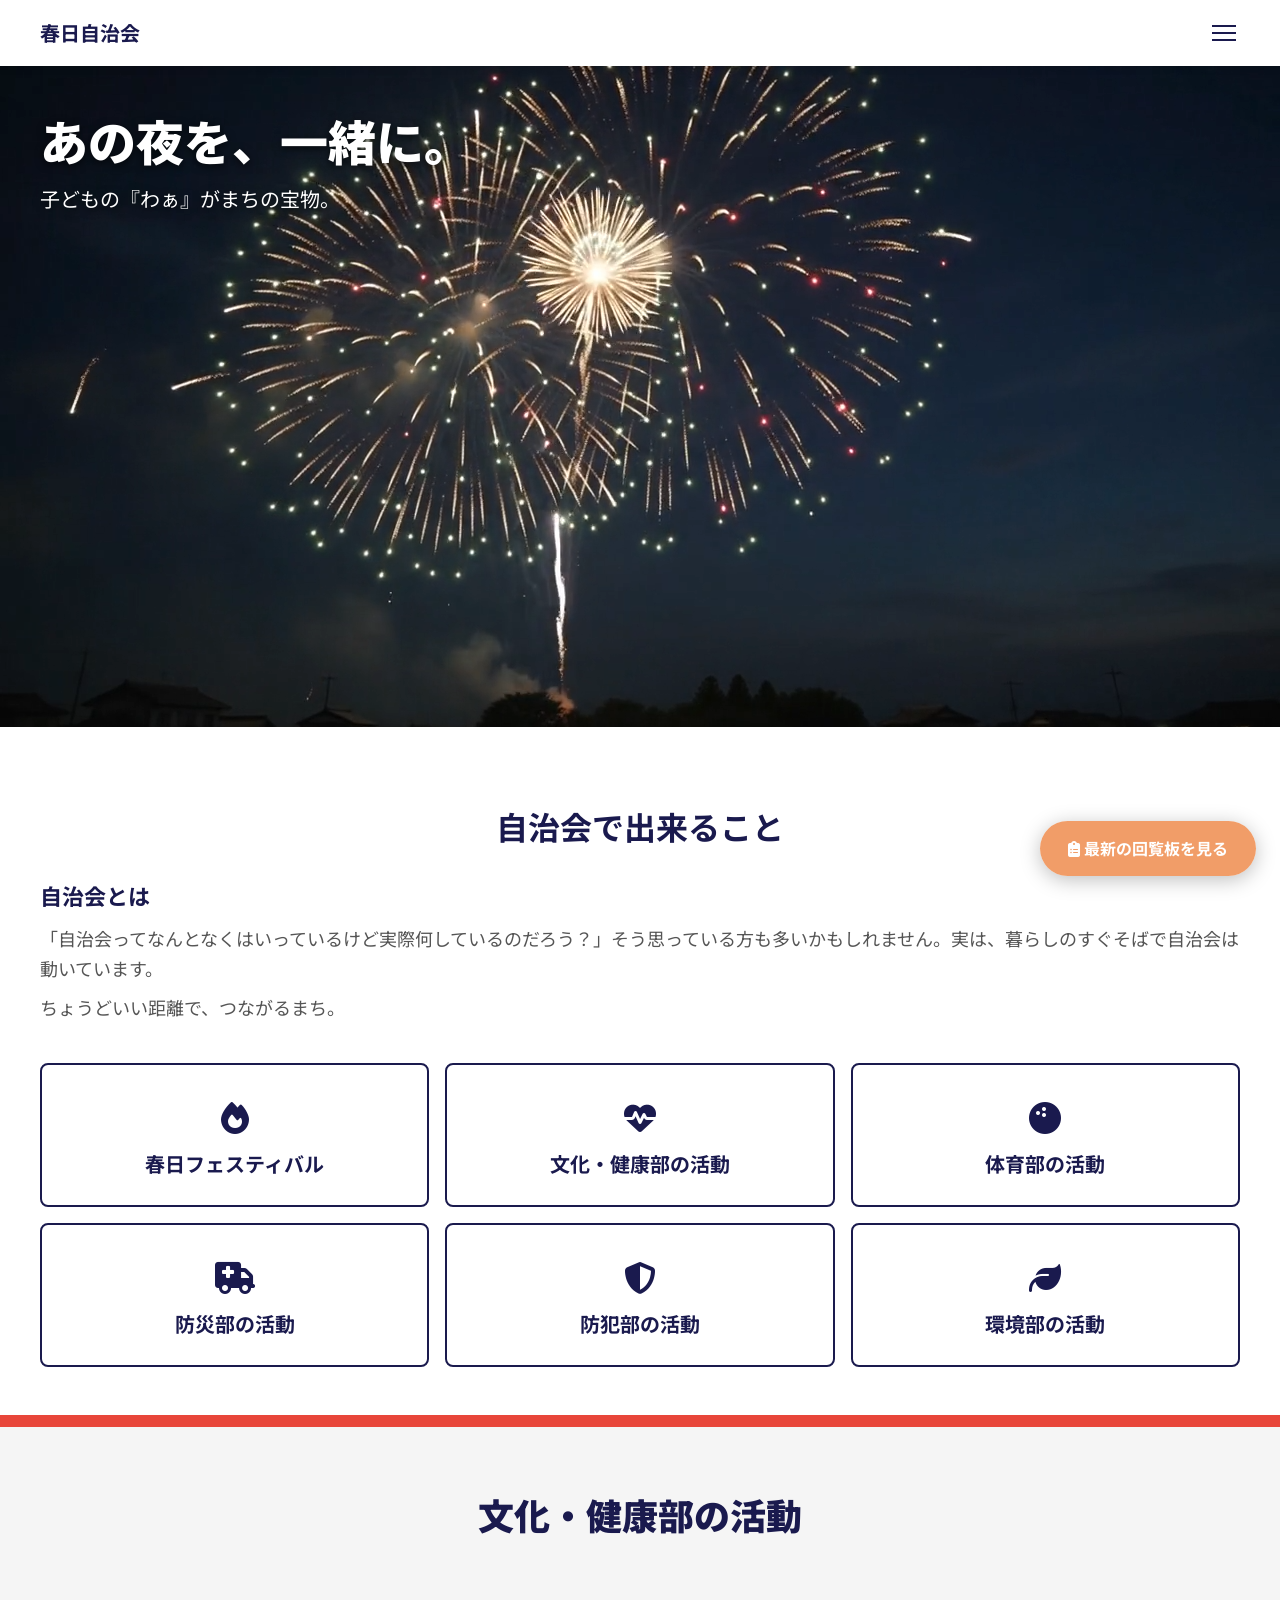
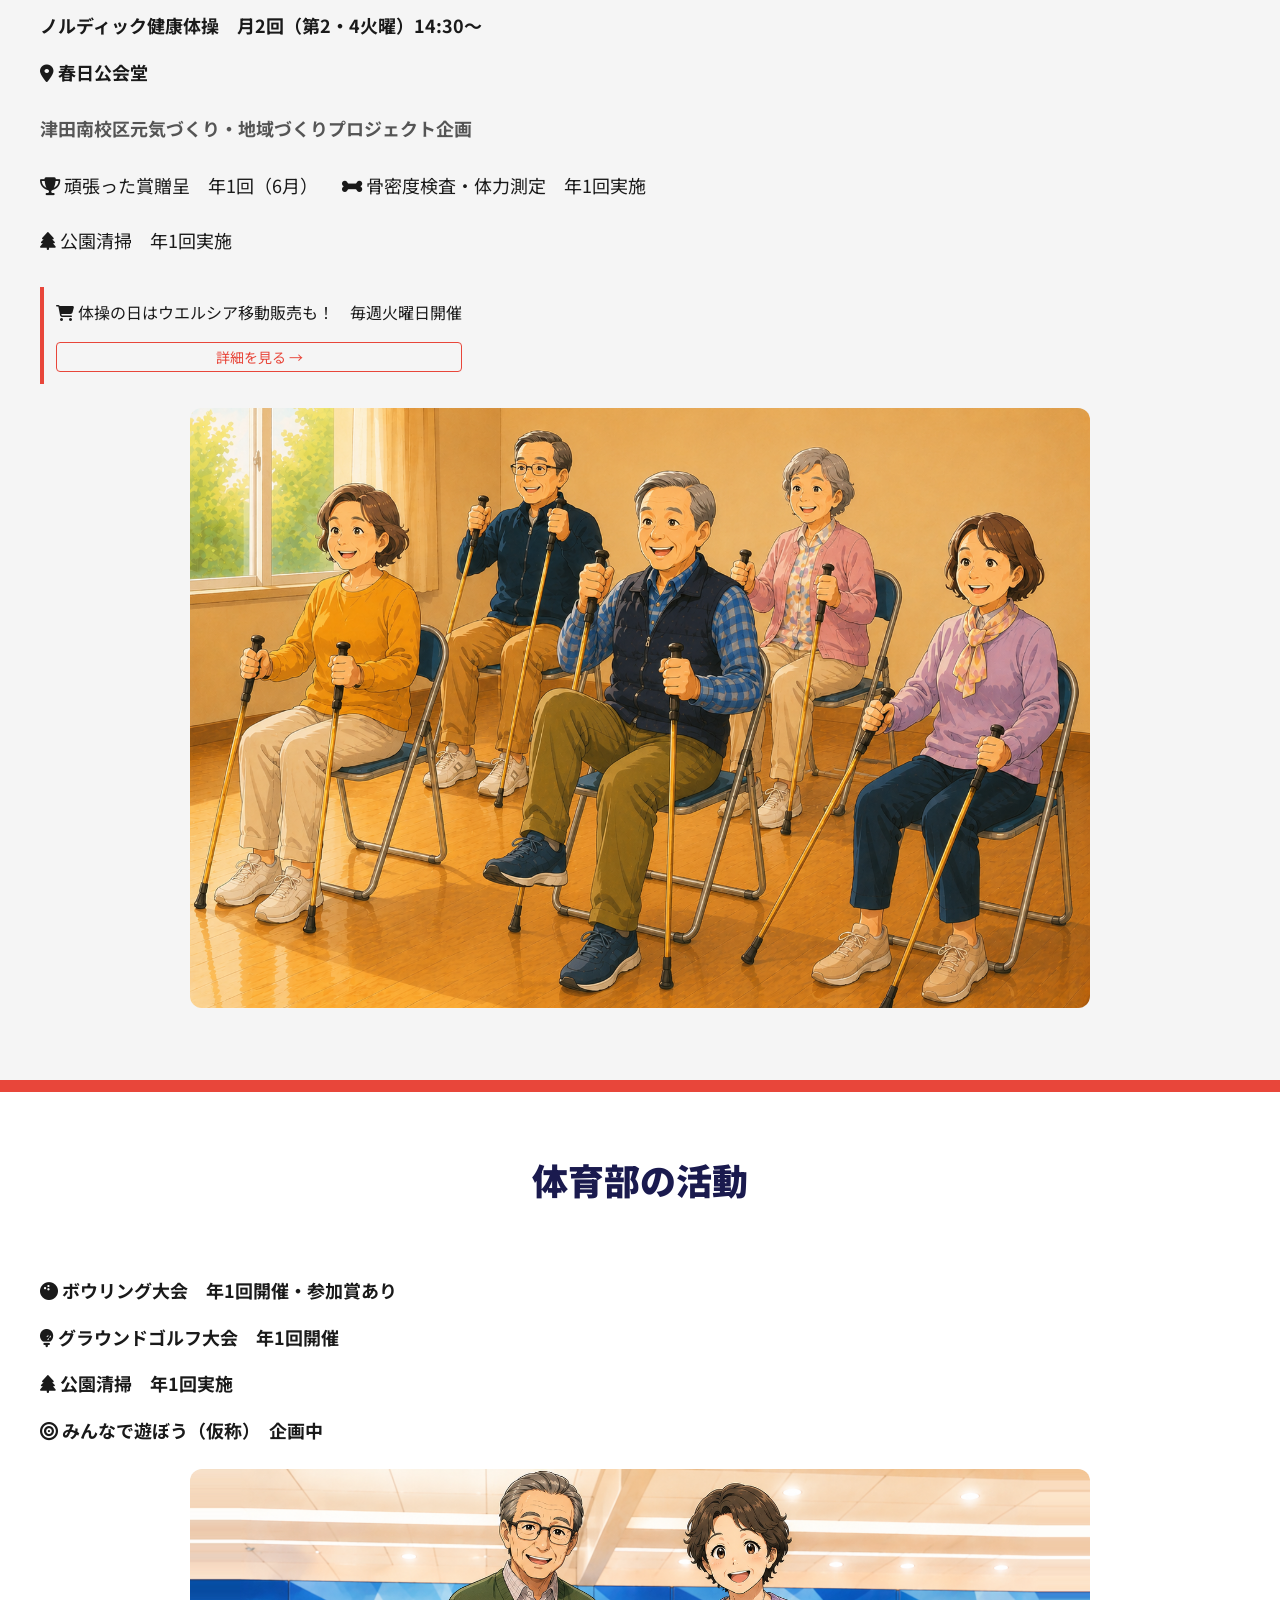
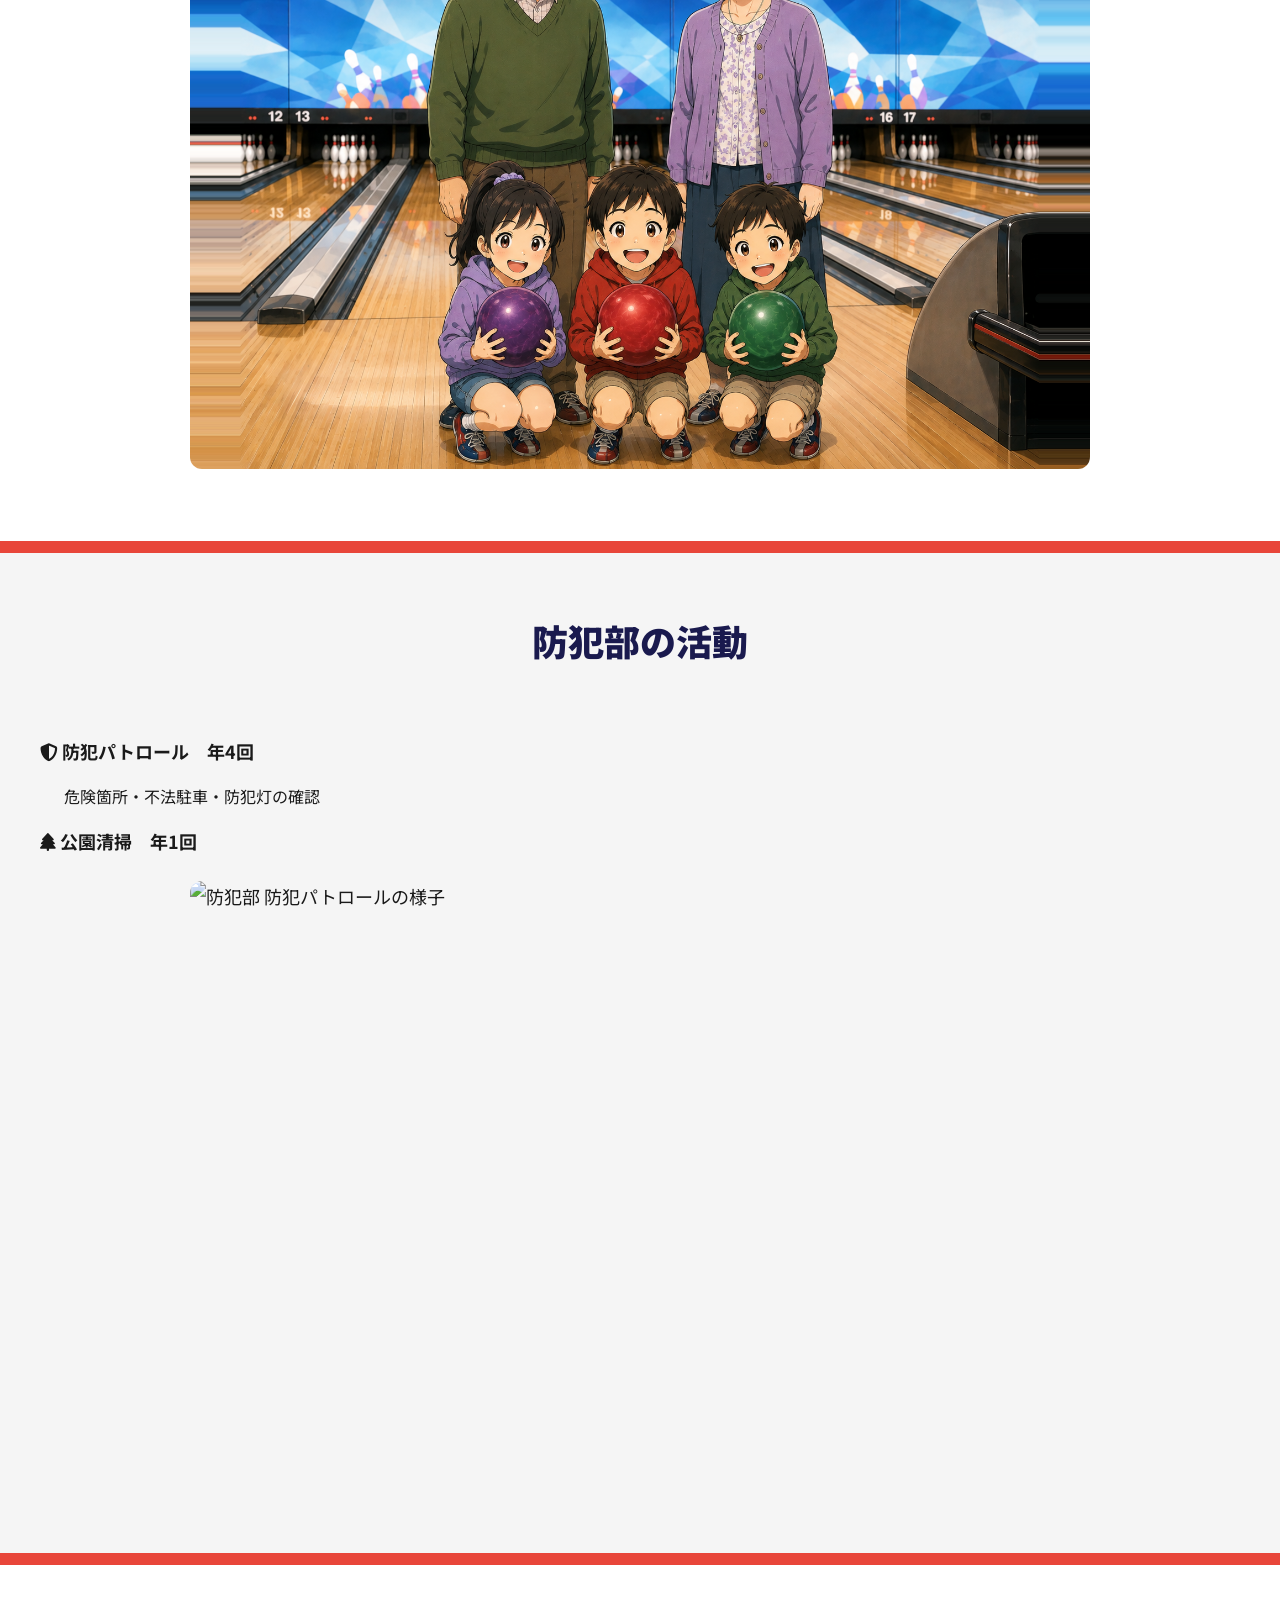
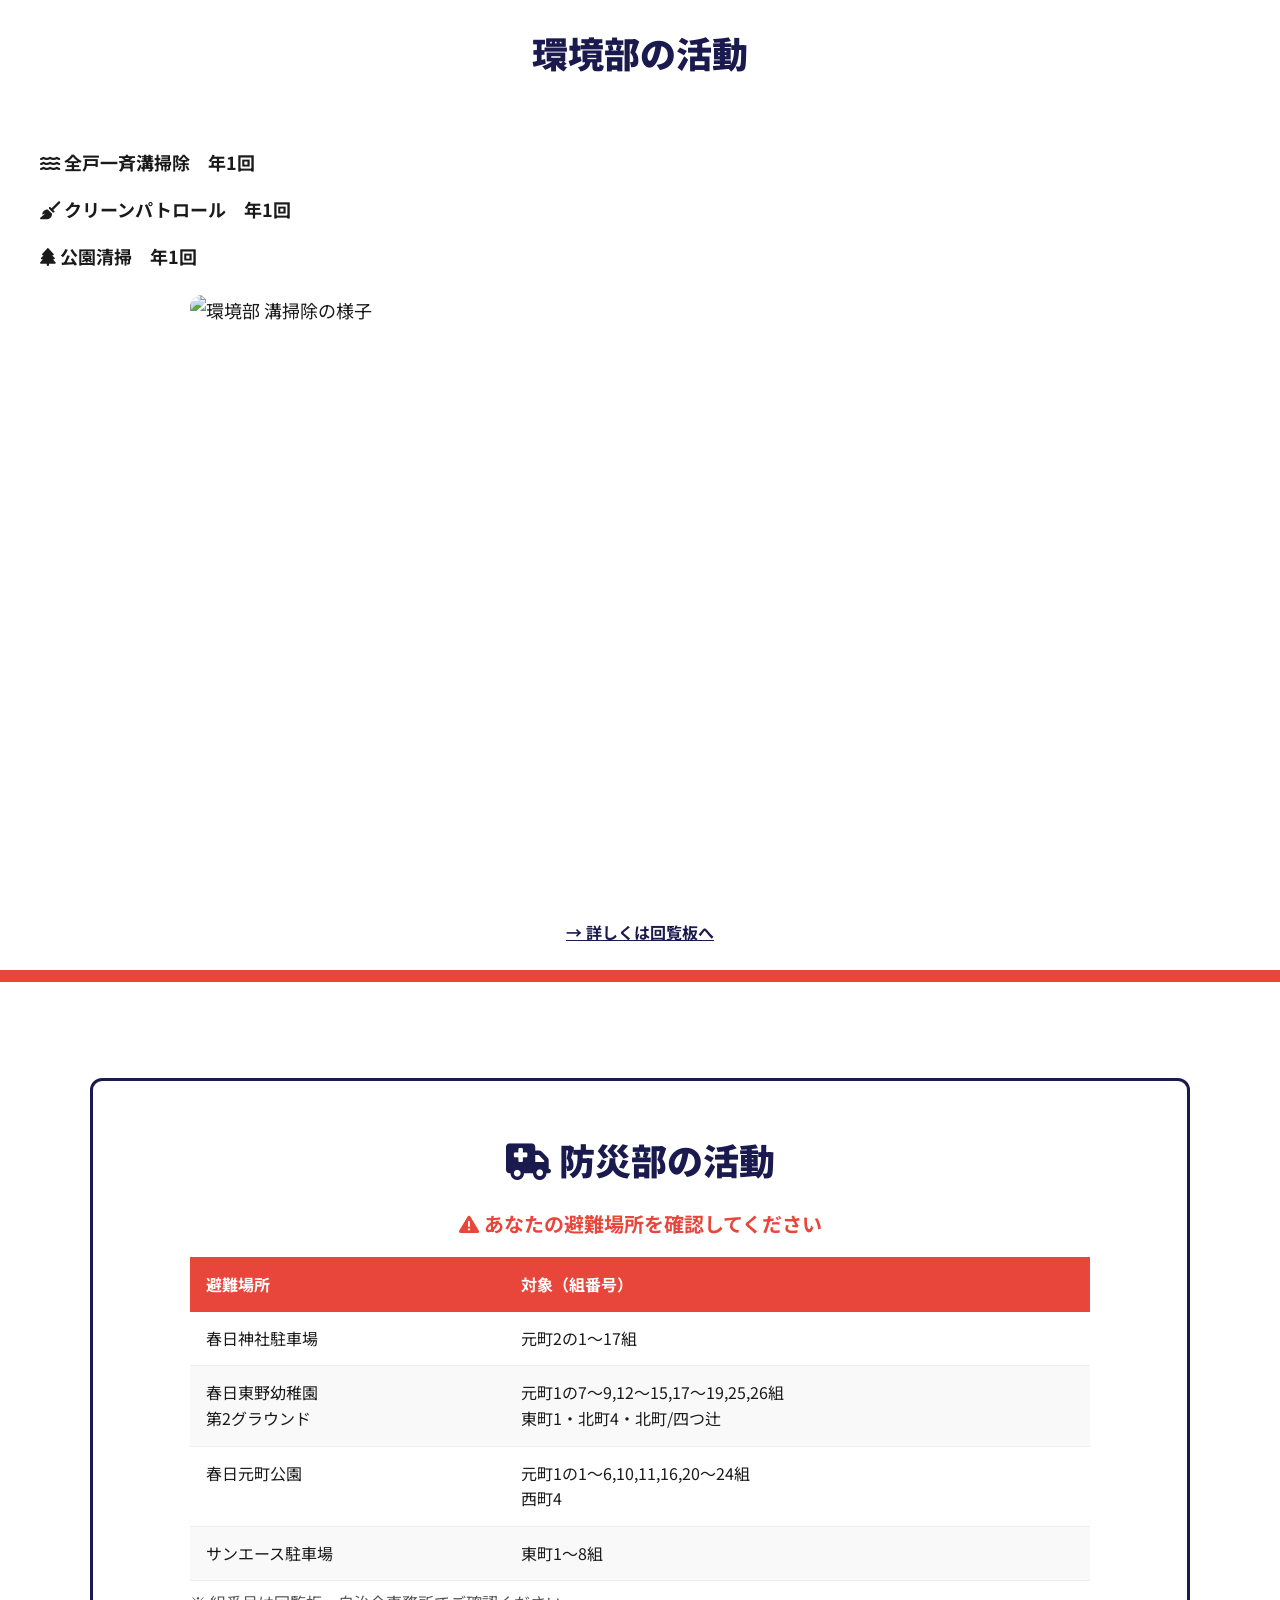
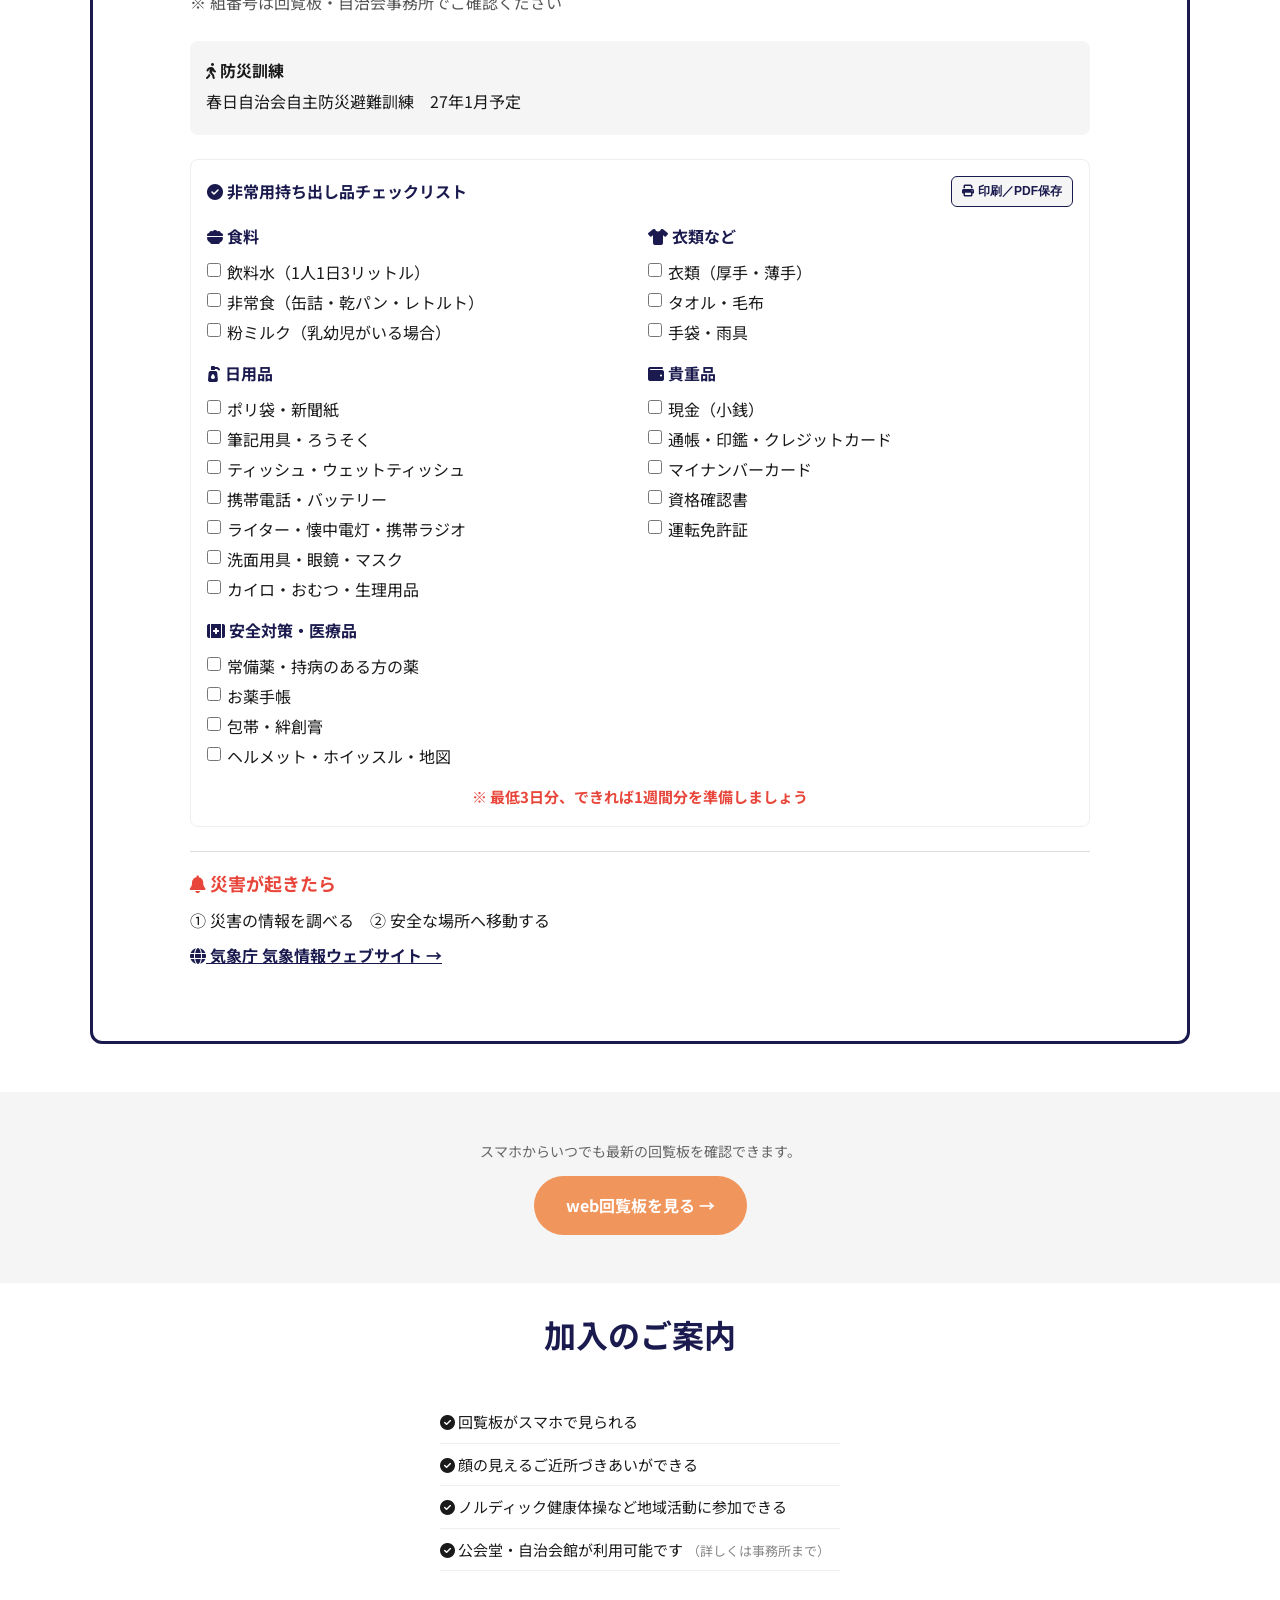
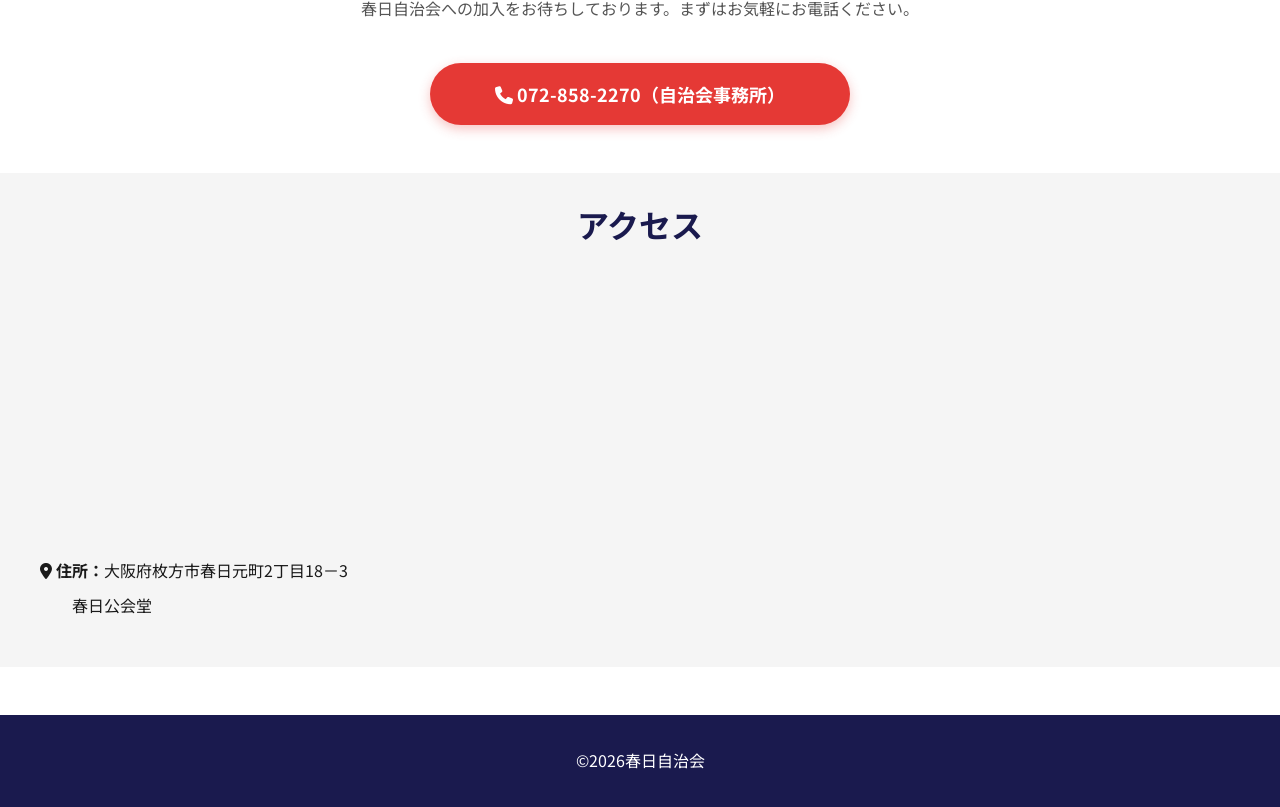
==== commit a99552a4: "体育部の画像を差し替え" ====
--- a/index.html
+++ b/index.html
@@ -86,8 +86,8 @@
           <span class="activities-card__name">春日フェスティバル</span>
         </a>
         <a href="#nordic" class="activities-card">
-          <span class="activities-card__icon"><i class="fa-solid fa-person-walking" aria-hidden="true"></i></span>
-          <span class="activities-card__name">文化・健康部</span>
+          <span class="activities-card__icon"><i class="fa-solid fa-heart-pulse" aria-hidden="true"></i></span>
+          <span class="activities-card__name">文化・健康部の活動</span>
         </a>
         <a href="#sports" class="activities-card">
           <span class="activities-card__icon"><i class="fa-solid fa-bowling-ball" aria-hidden="true"></i></span>
@@ -128,7 +128,7 @@
           <button class="dept-section__welcia-btn" id="openWelciaModal">詳細を見る →</button>
         </div>
         <div class="dept-section__image">
-          <img src="images/bunka_kenkobu.png" alt="文化・健康部 ノルディック健康体操の様子" class="dept-section__img">
+          <img src="images/bunka_kenkobu4.png" alt="文化・健康部 ノルディック健康体操の様子" class="dept-section__img">
         </div>
       </div>
     </section>
@@ -237,7 +237,7 @@
         </div>
       </div>
       <!-- ★修正⑤：リンク先をGoogleドライブに変更 -->
-      <a href="https://drive.google.com/drive/folders/1kKnuQ6taV4kphvsRD-vEv2OaGNhFttwv" target="_blank" class="dept-section__link">→ 詳しくは回覧板へ</a>
+      <a href="kairan.html" class="dept-section__link">→ 詳しくは回覧板へ</a>
       <div class="dept-section__red-bar"></div>
     </section>
 
@@ -349,7 +349,8 @@
       <ul class="join__merits">
         <li><i class="fa-solid fa-circle-check" aria-hidden="true"></i> 回覧板がスマホで見られる</li>
         <li><i class="fa-solid fa-circle-check" aria-hidden="true"></i> 顔の見えるご近所づきあいができる</li>
-        <li><i class="fa-solid fa-circle-check" aria-hidden="true"></i> ノルディック体操など地域活動に参加できる</li>
+        <li><i class="fa-solid fa-circle-check" aria-hidden="true"></i> ノルディック健康体操など地域活動に参加できる</li>
+        <li><i class="fa-solid fa-circle-check" aria-hidden="true"></i> 公会堂・自治会館が利用可能です<span class="join__note">（詳しくは事務所まで）</span></li>
       </ul>
       <p class="join__text">春日自治会への加入をお待ちしております。まずはお気軽にお電話ください。</p>
       <a href="tel:0728582270" class="join__tel-btn"><i class="fa-solid fa-phone" aria-hidden="true"></i> 072-858-2270（自治会事務所）</a>
--- a/style.css
+++ b/style.css
@@ -457,7 +457,8 @@
 
 .dept-section__img {
   width: 100%;
-  height: auto;
+  aspect-ratio: 3 / 2;
+  object-fit: cover;
   display: block;
   border-radius: 12px;
 }
@@ -1723,6 +1724,12 @@
   border-bottom: 1px solid #eee;
 }
 
+.join__note {
+  font-size: 13px;
+  color: #888;
+  margin-left: 4px;
+}
+
 .join__tel-btn {
   display: block;
   margin: 16px auto 0;
@@ -2069,8 +2076,8 @@
   background: #fff;
   border-radius: 12px;
   padding: 24px 16px;
-  max-width: 90vw;
-  max-height: 90vh;
+  max-width: 95vw;
+  max-height: 95vh;
   overflow-y: auto;
   width: 100%;
 }
@@ -2111,6 +2118,55 @@
   border-radius: 8px;
 }
 
+/* イベントモーダル内のPDF埋め込み表示 */
+.event-modal__pdf {
+  width: 100%;
+}
+
+.event-modal__pdf-frame {
+  width: 100%;
+  height: 85vh;      /* PC・大きめの画面向け */
+  min-height: 500px;
+  border: 1px solid #e0e0e0;
+  border-radius: 8px;
+}
+
+/* SP（767px以下）ではモーダルの余白とPDFの高さを画面に収まる程度に抑える */
+@media (max-width: 767px) {
+  .event-modal__content {
+    padding: 16px 12px;
+    max-width: 96vw;
+    max-height: 92vh;
+  }
+
+  .event-modal__title {
+    font-size: 16px;
+    margin-bottom: 10px;
+  }
+
+  .event-modal__pdf-frame {
+    height: 65vh;
+    min-height: 320px;
+  }
+
+  .event-modal__pdf-fallback {
+    font-size: 13px;
+  }
+}
+
+.event-modal__pdf-fallback {
+  margin-top: 12px;
+  font-size: 14px;
+  text-align: center;
+  color: #555;
+}
+
+.event-modal__pdf-fallback a {
+  color: var(--color-primary);
+  font-weight: bold;
+  text-decoration: underline;
+}
+
 @media (min-width: 768px) {
   .event-program__list {
     max-width: 700px;
@@ -2128,7 +2184,7 @@
   }
 
   .event-modal__content {
-    max-width: 800px;
+    max-width: 1100px;
   }
 
   .event-modal__imgs {
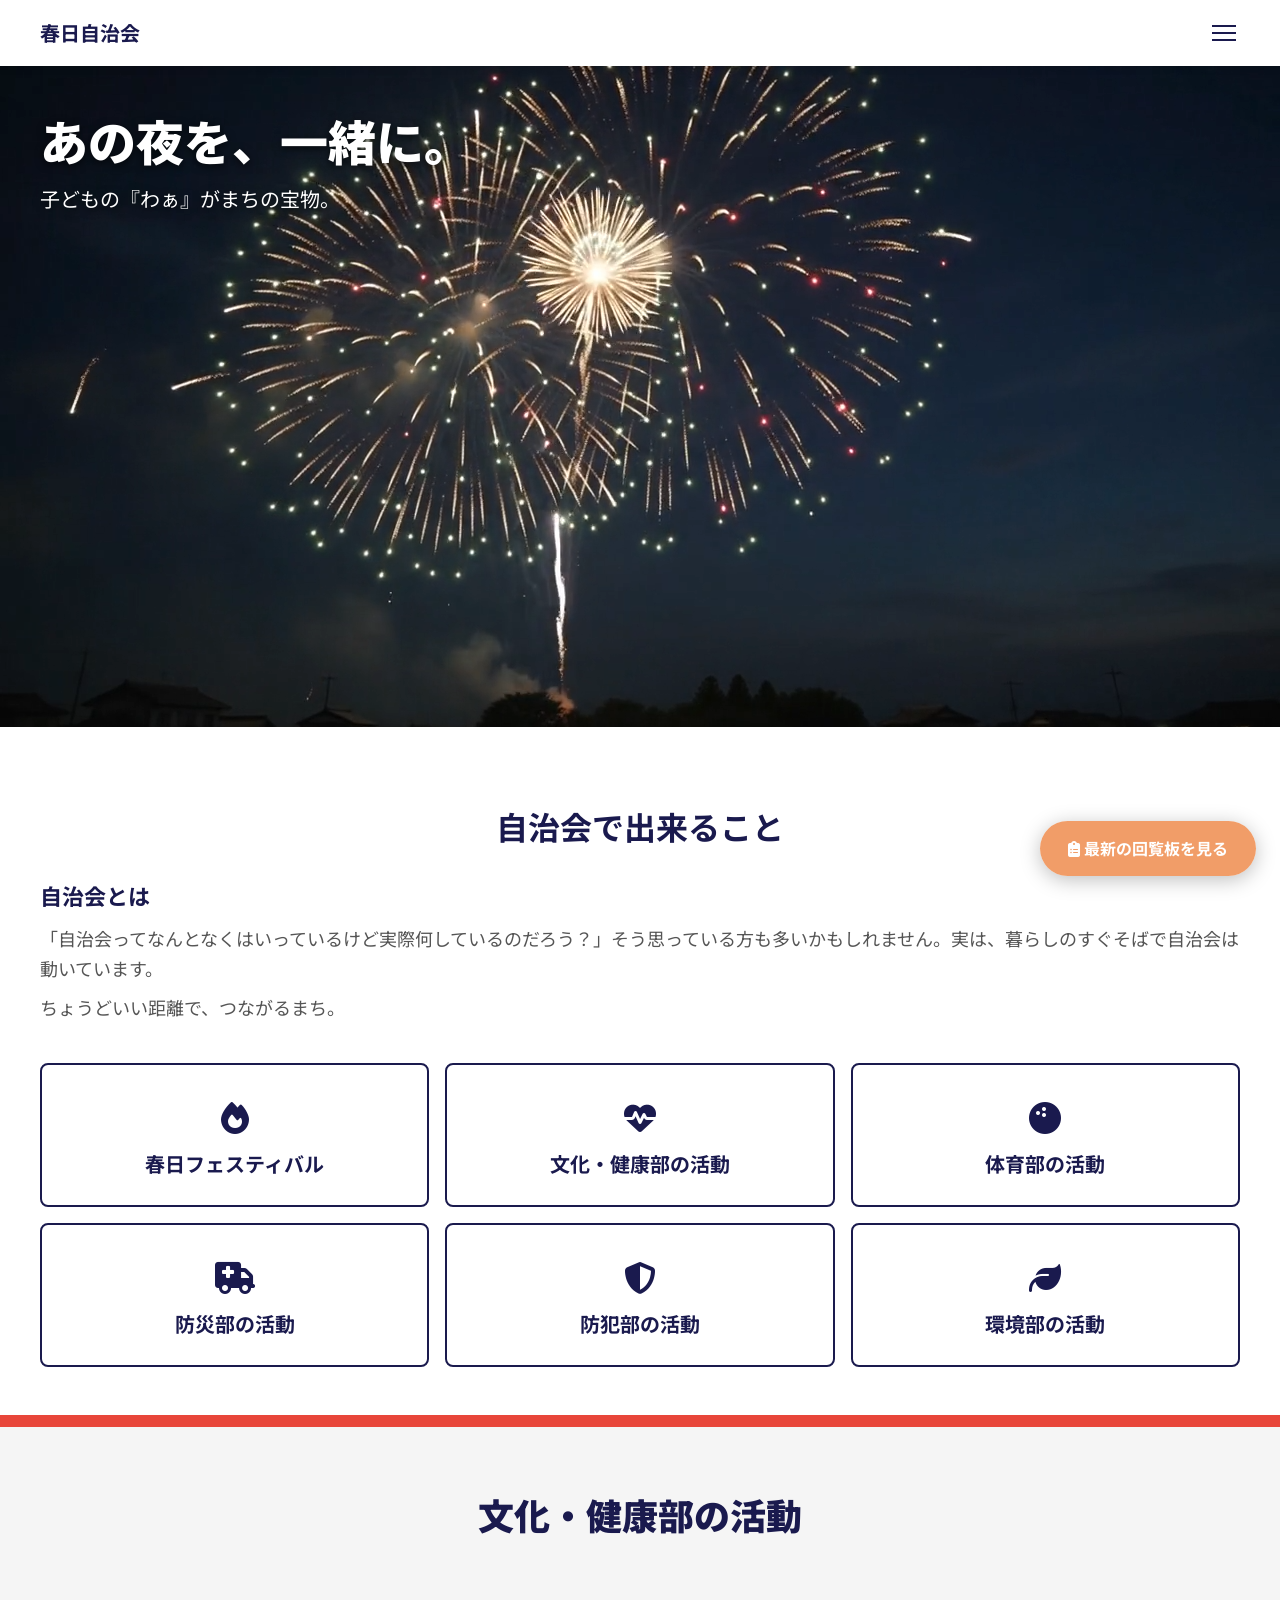
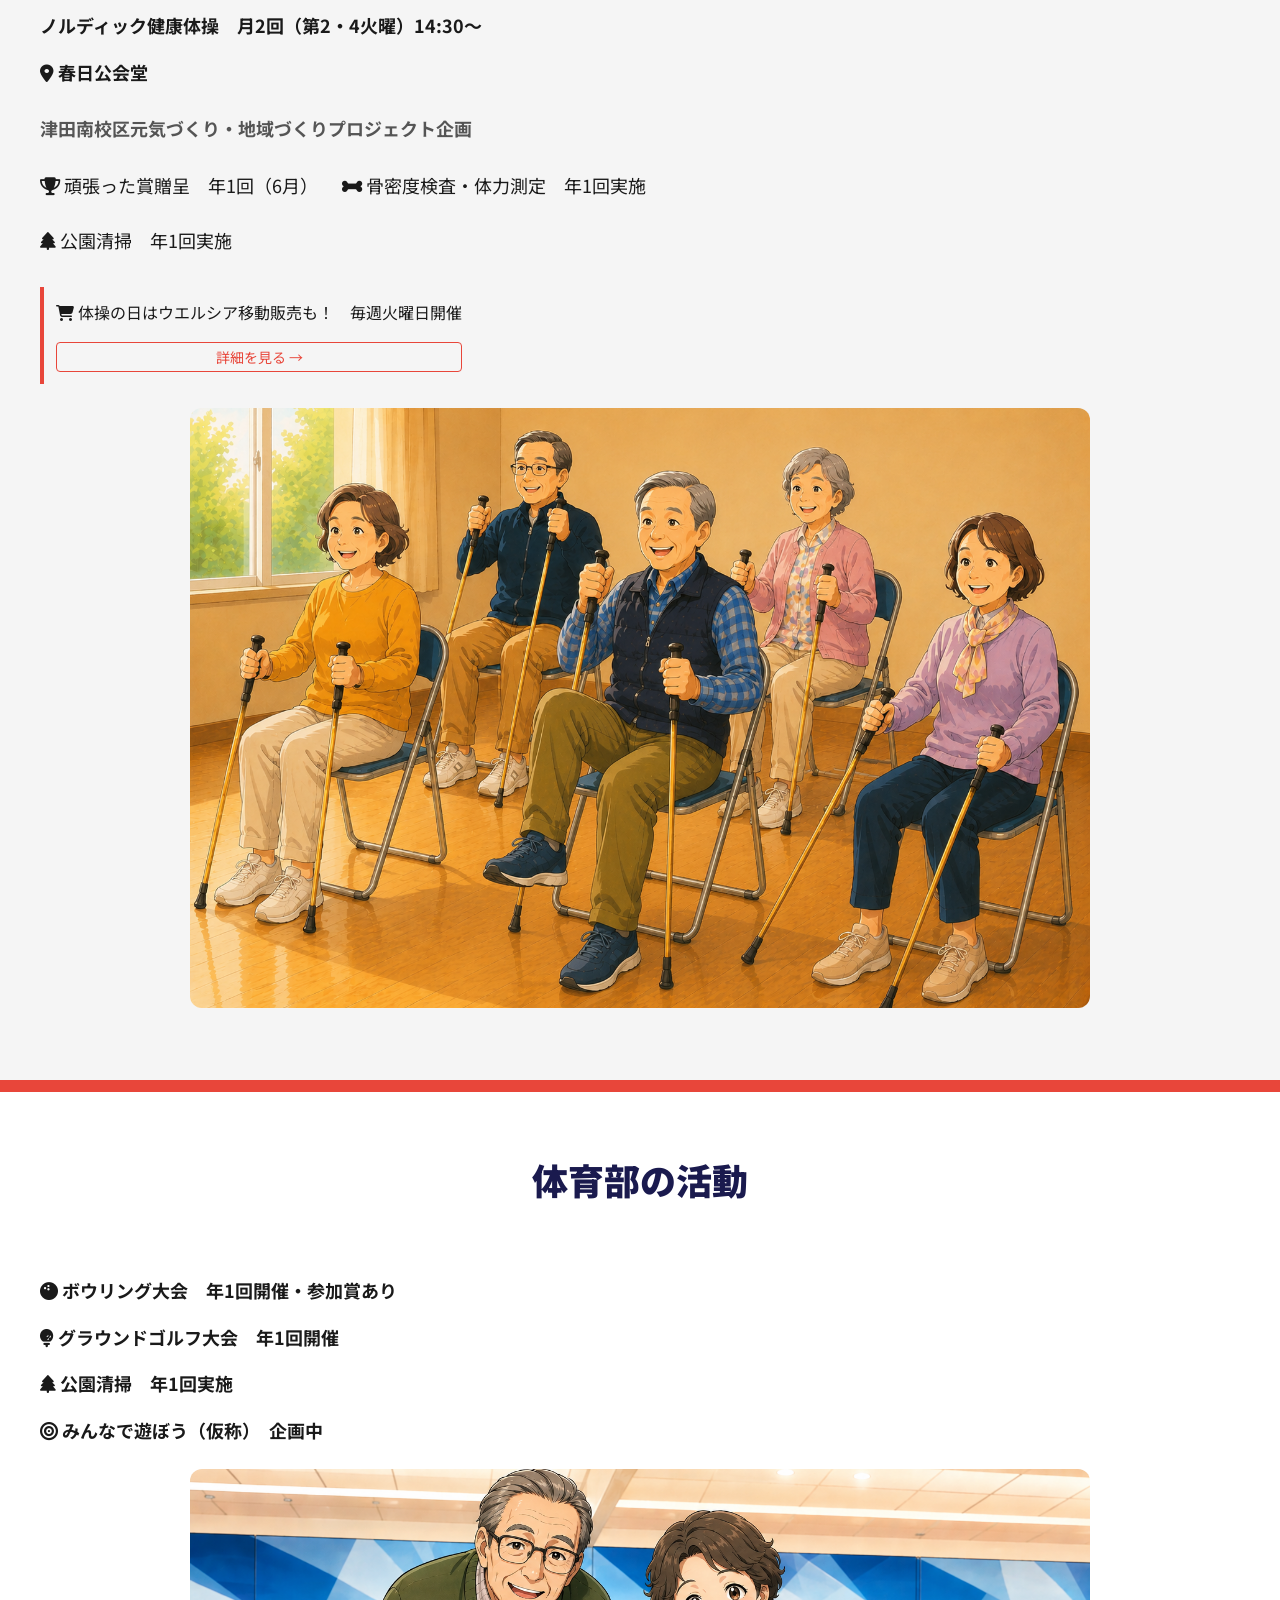
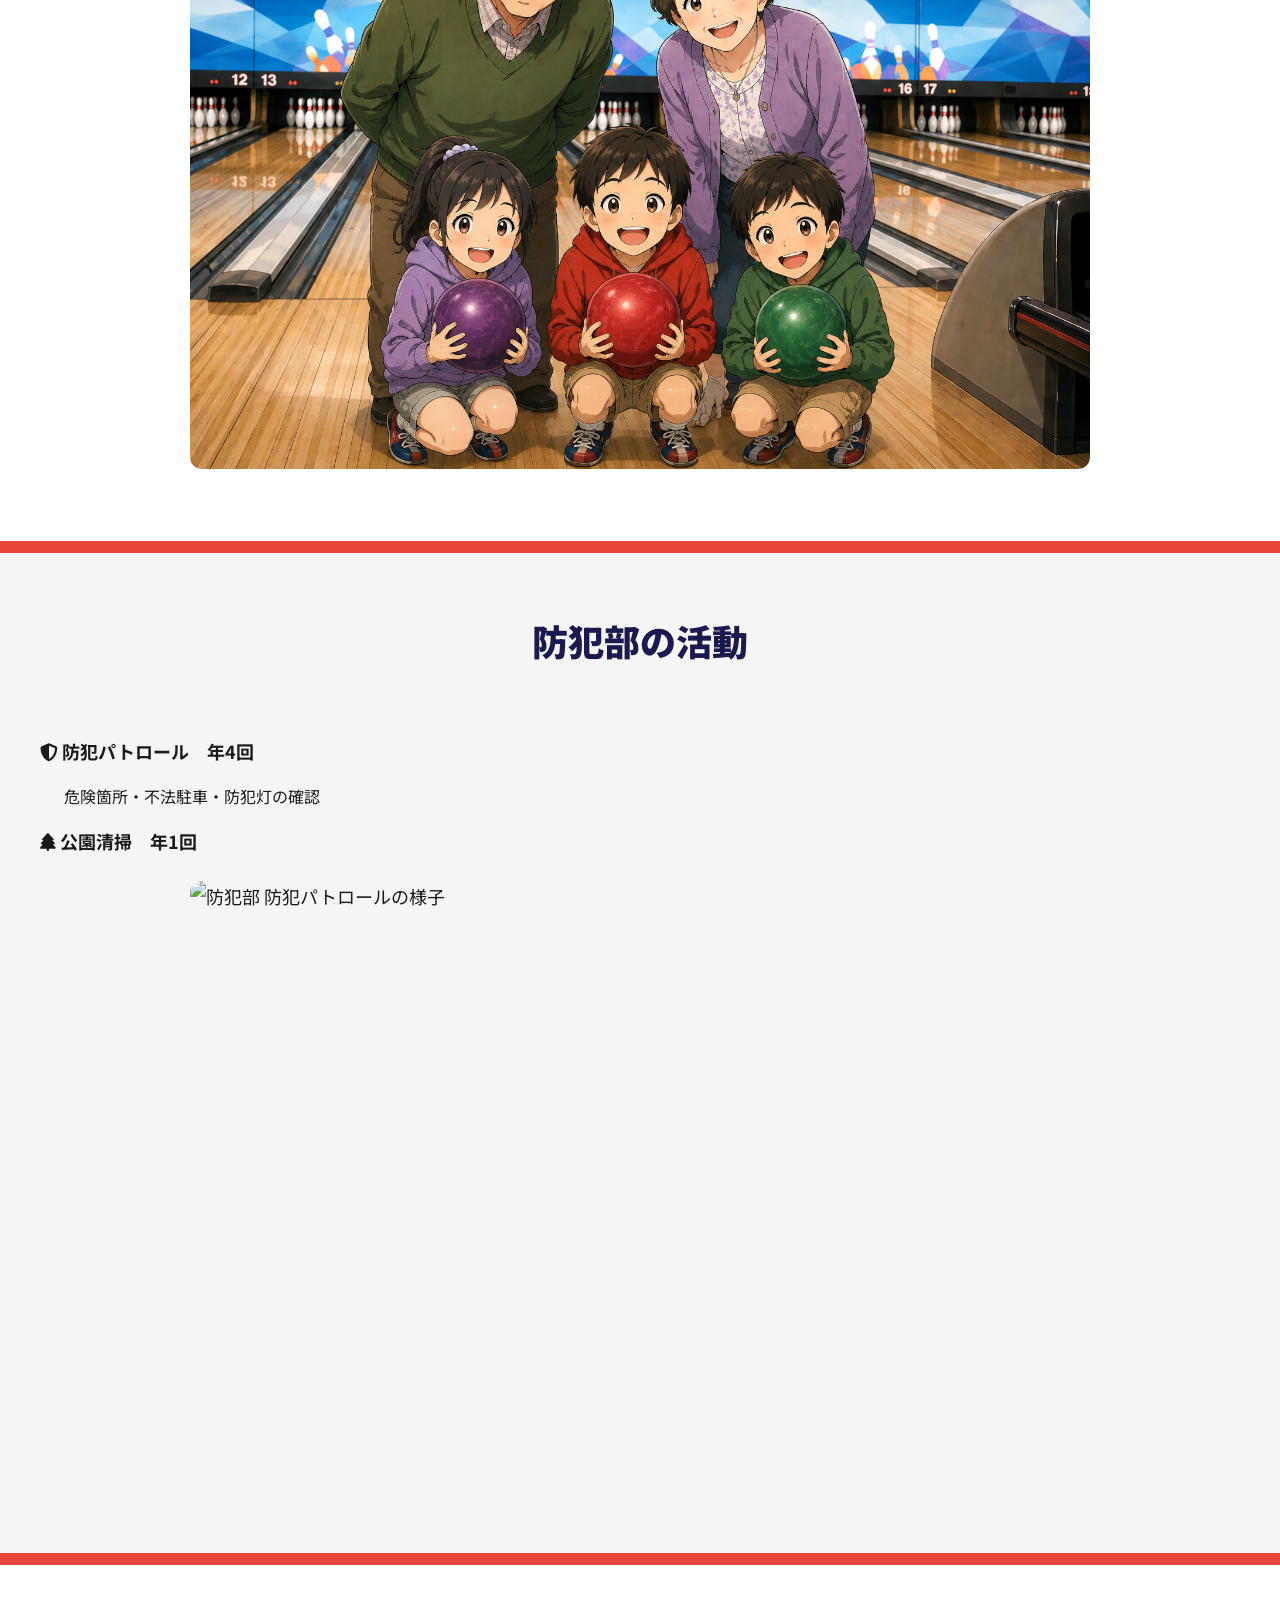
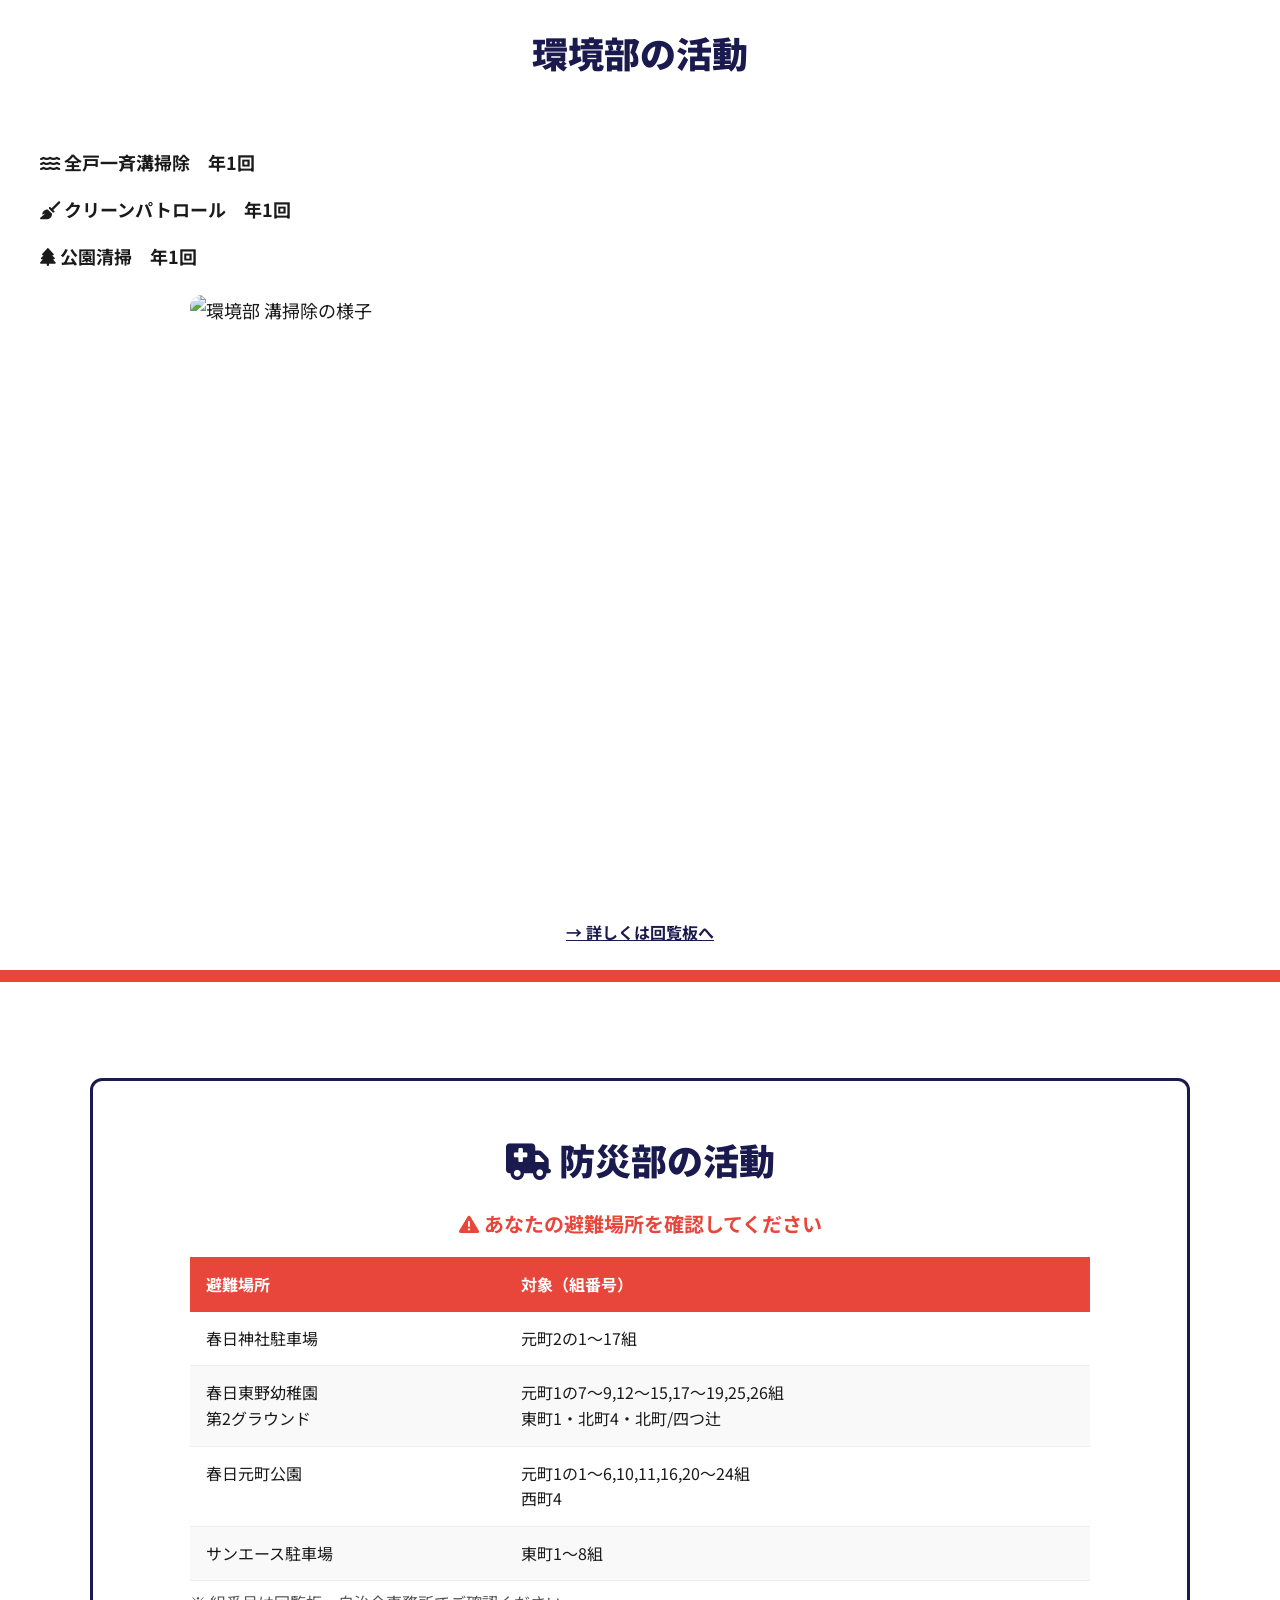
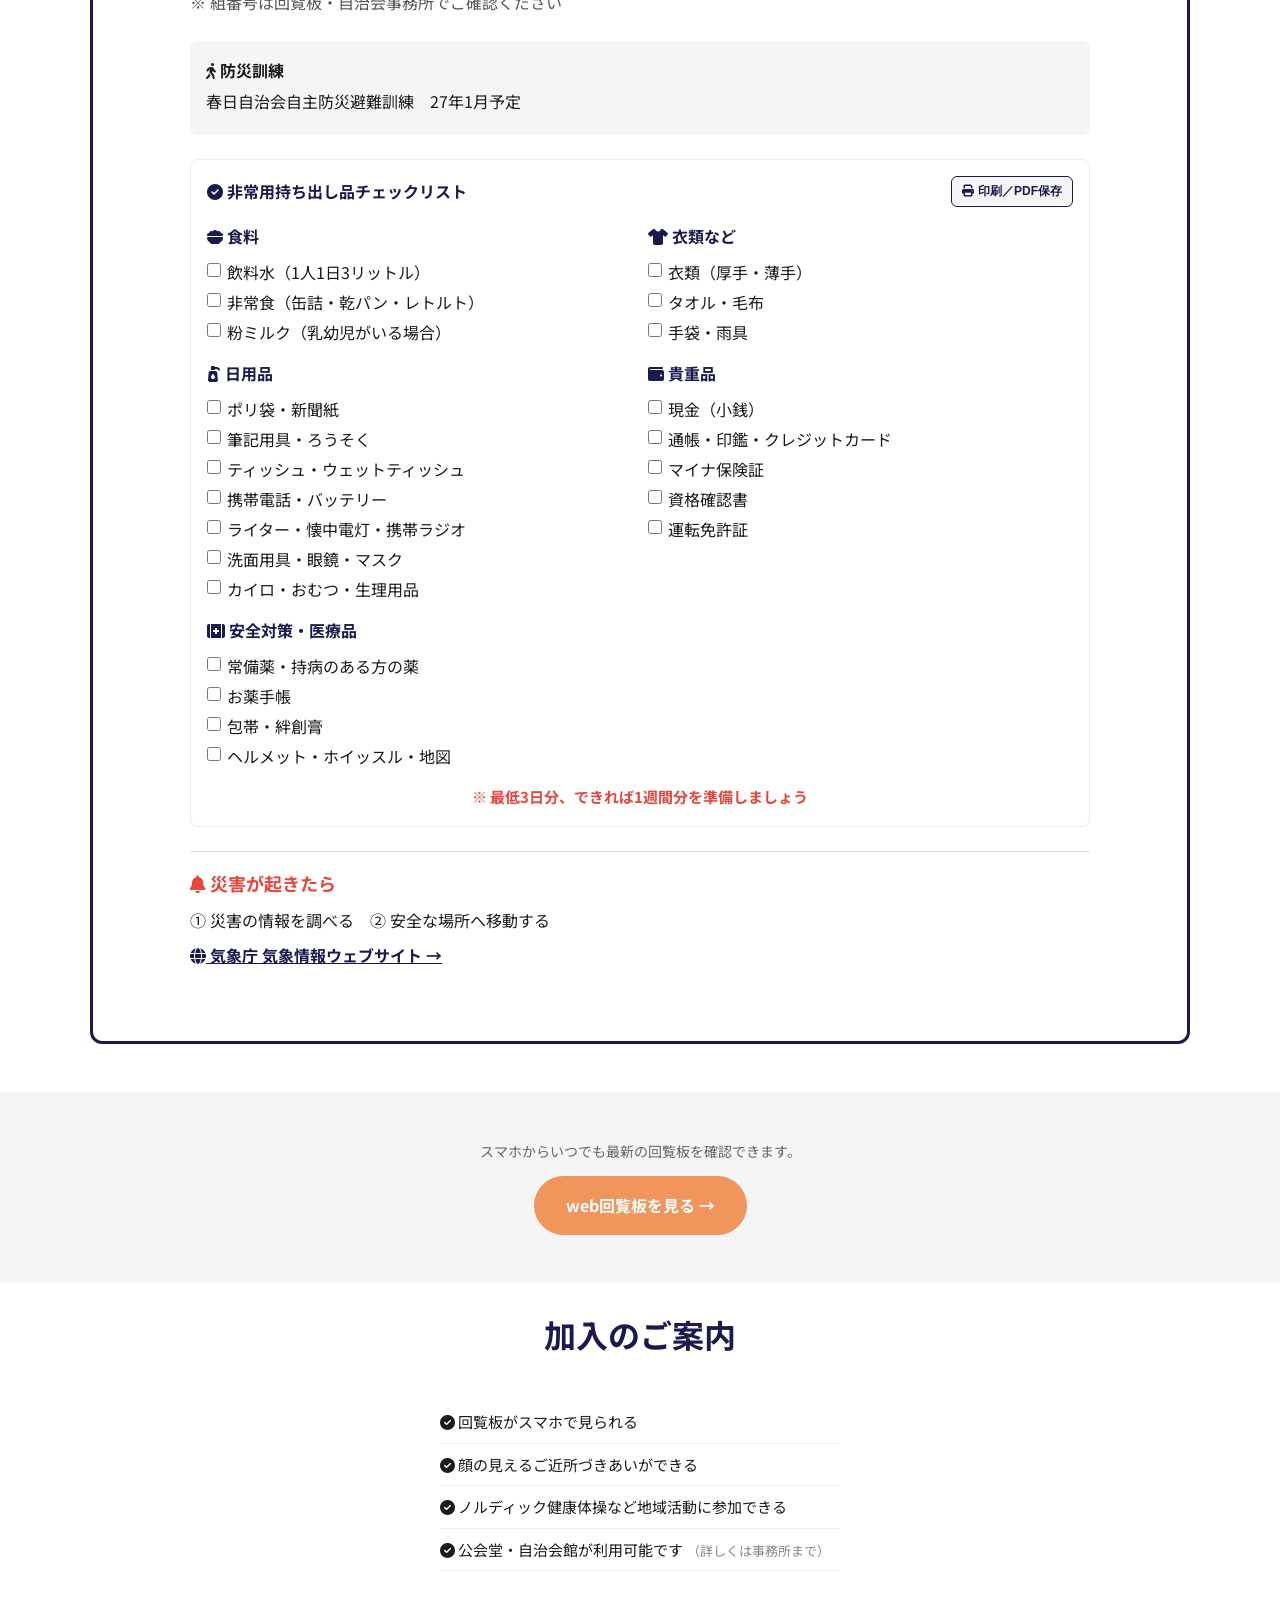
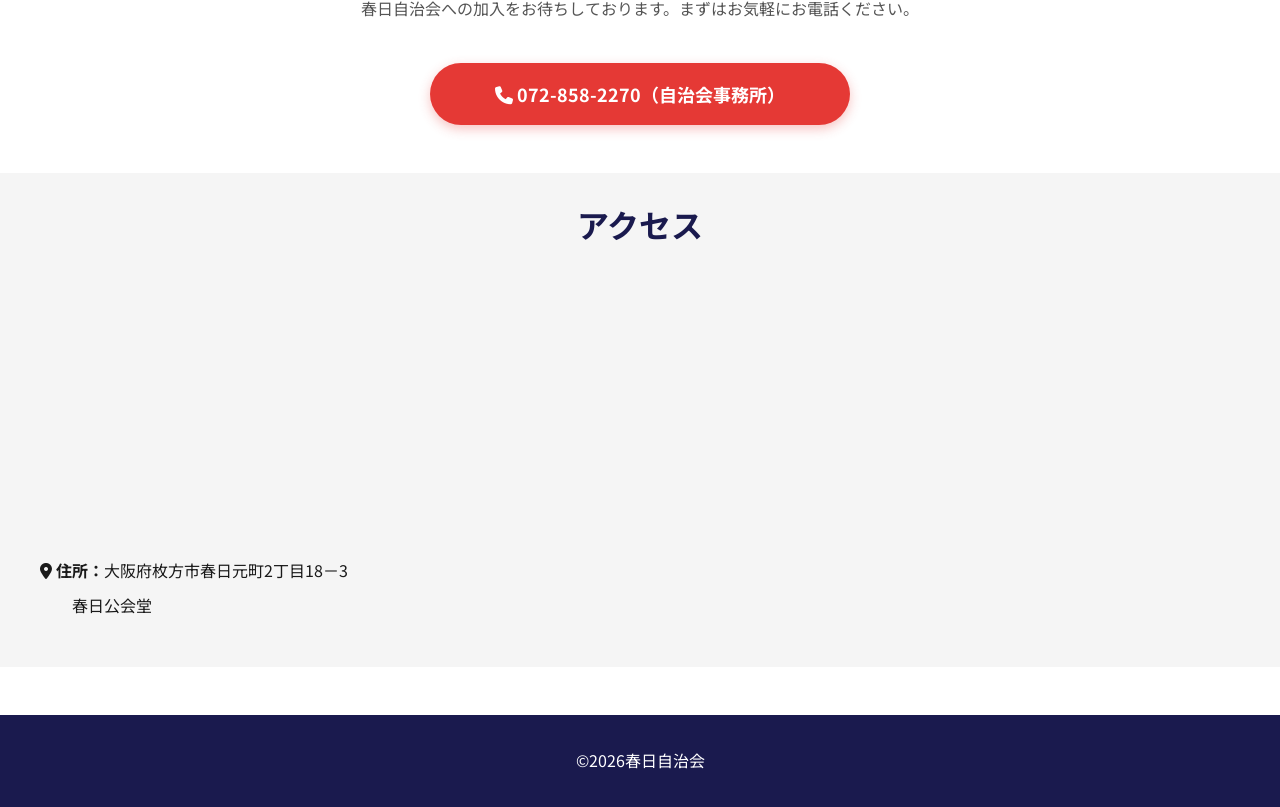
==== commit 988a9c6e: "ウエルシア情報追加・マイナ保険証修正・防犯部画像を昼間バージョンに変更" ====
--- a/index.html
+++ b/index.html
@@ -25,6 +25,12 @@
   <link rel="stylesheet" href="https://cdnjs.cloudflare.com/ajax/libs/font-awesome/6.5.2/css/all.min.css" integrity="sha512-SnH5WK+bZxgPHs44uWIX+LLJAJ9/2PkPKZ5QiAj6Ta86w+fsb2TkcmfRyVX3pBnMFcV7oQPJkl9QevSCWr3W6A==" crossorigin="anonymous" referrerpolicy="no-referrer" />
   <title>春日自治会｜枚方市津田南・春日フェスティバル花火大会</title>
   <meta name="google-site-verification" content="PqmAMrVNYUGMASVAorqAZzDQEdU26RsJ-4uR0NtNo2w" />
+    <style>
+      /* welciaモーダル「スイートガーデン枚方津田」の改行位置調整（PC幅では改行しない） */
+      @media (min-width: 769px) {
+        .welcia-modal__place-br { display: none; }
+      }
+    </style>
 </head>
 <body>
 
@@ -161,7 +167,7 @@
         </div>
 
         <!-- 時刻 -->
-        <p class="welcia-modal__sub"><i class="fa-solid fa-calendar-days" aria-hidden="true"></i> 毎週火曜日</p>
+        <p class="welcia-modal__sub"><i class="fa-solid fa-calendar-days" aria-hidden="true"></i> 毎週火曜日（①②）</p>
         <div class="welcia-modal__schedule">
           <div class="welcia-modal__row">
             <span class="welcia-modal__num">①</span>
@@ -173,8 +179,13 @@
             <span class="welcia-modal__place">春日公会堂駐車場</span>
             <span class="welcia-modal__time">16:00〜16:20</span>
           </div>
-        </div>
-        <p class="welcia-modal__note">※道路状況や販売状況により到着時間が前後する場合があります<br>※ご利用状況により販売時間が変更になる可能性があります</p>
+          <div class="welcia-modal__row">
+            <span class="welcia-modal__num">③</span>
+            <span class="welcia-modal__place">スイートガーデン<br class="welcia-modal__place-br">枚方津田</span>
+            <span class="welcia-modal__time">確認中</span>
+          </div>
+        </div>
+        <p class="welcia-modal__note">※③スイートガーデン枚方津田は曜日・時間を確認中です<br>※道路状況や販売状況により到着時間が前後する場合があります<br>※ご利用状況により販売時間が変更になる可能性があります</p>
 
         <!-- お問い合わせ -->
         <div class="welcia-modal__contact">
@@ -312,7 +323,7 @@
             <p class="bousai__cat-name"><i class="fa-solid fa-wallet" aria-hidden="true"></i> 貴重品</p>
             <label><input type="checkbox"> 現金（小銭）</label>
             <label><input type="checkbox"> 通帳・印鑑・クレジットカード</label>
-            <label><input type="checkbox"> マイナンバーカード</label>
+            <label><input type="checkbox"> マイナ保険証</label>
             <label><input type="checkbox"> 資格確認書</label>
             <label><input type="checkbox"> 運転免許証</label>
           </div>
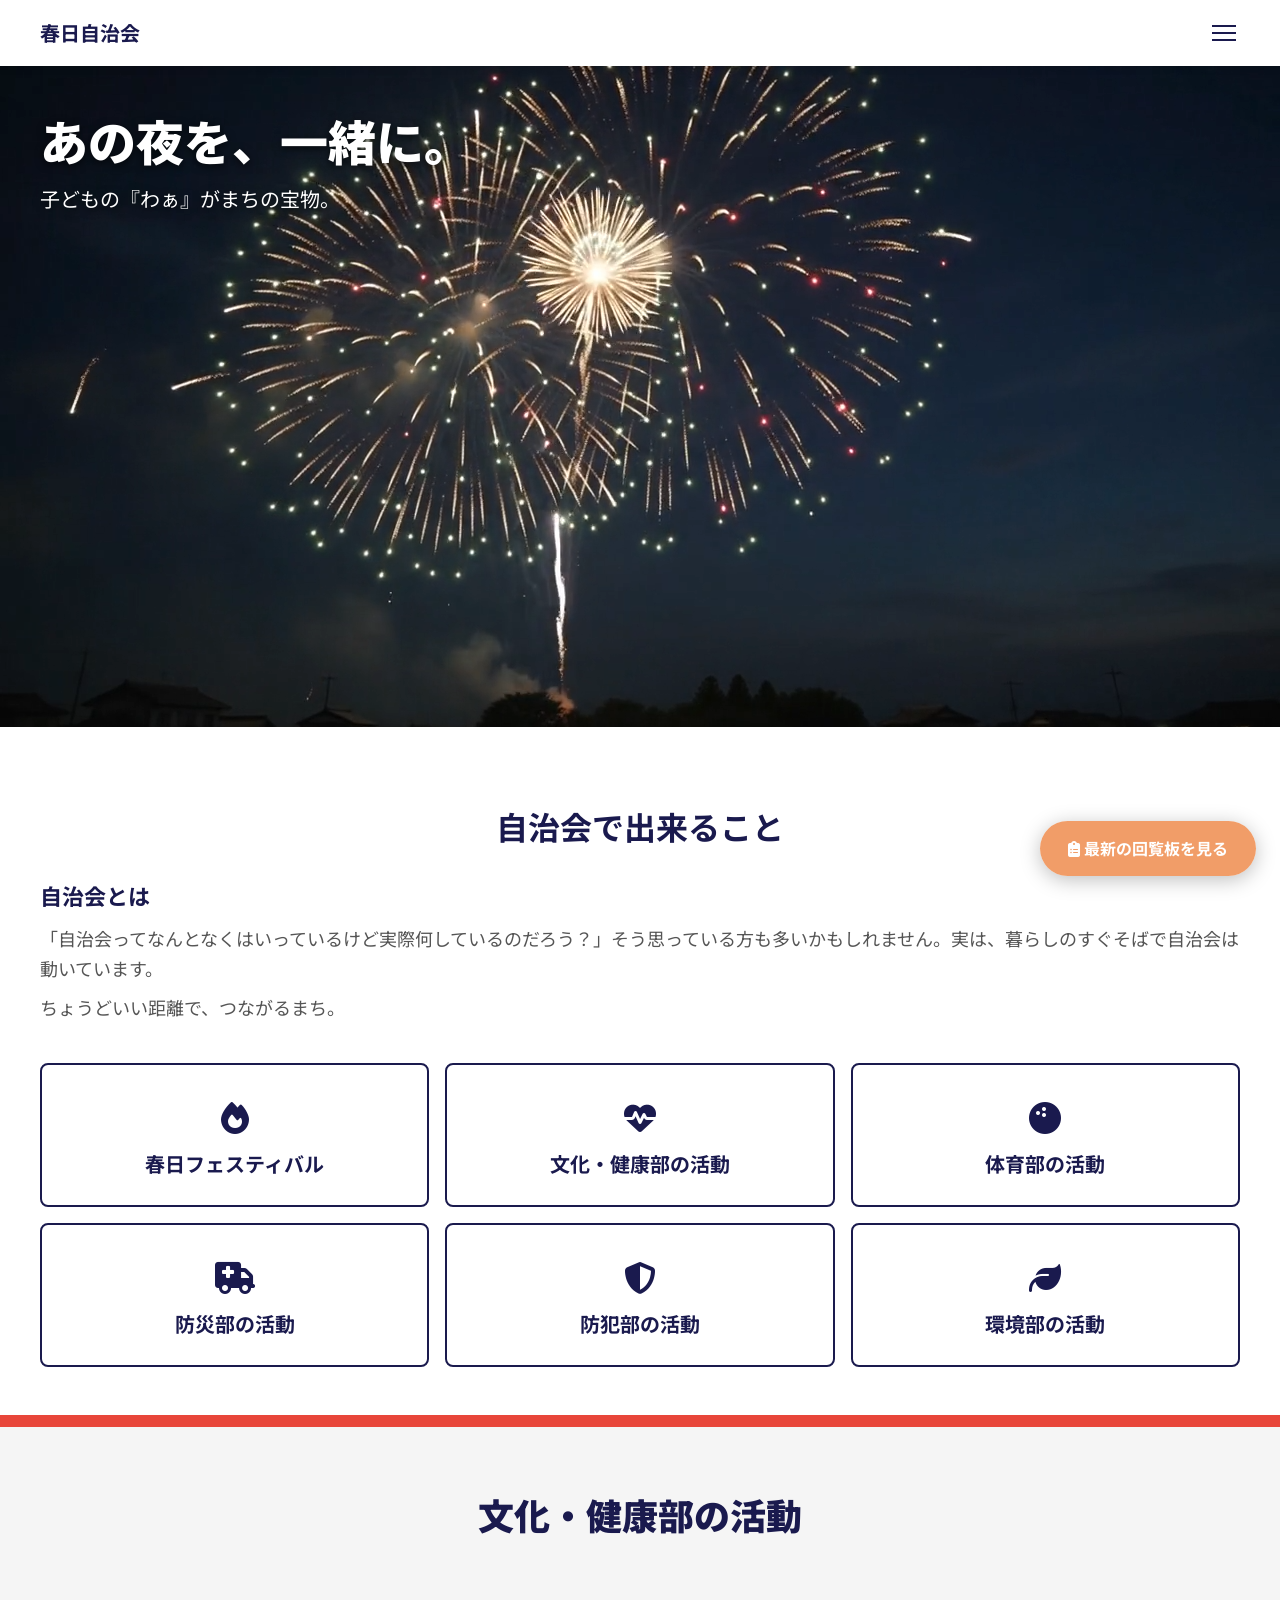
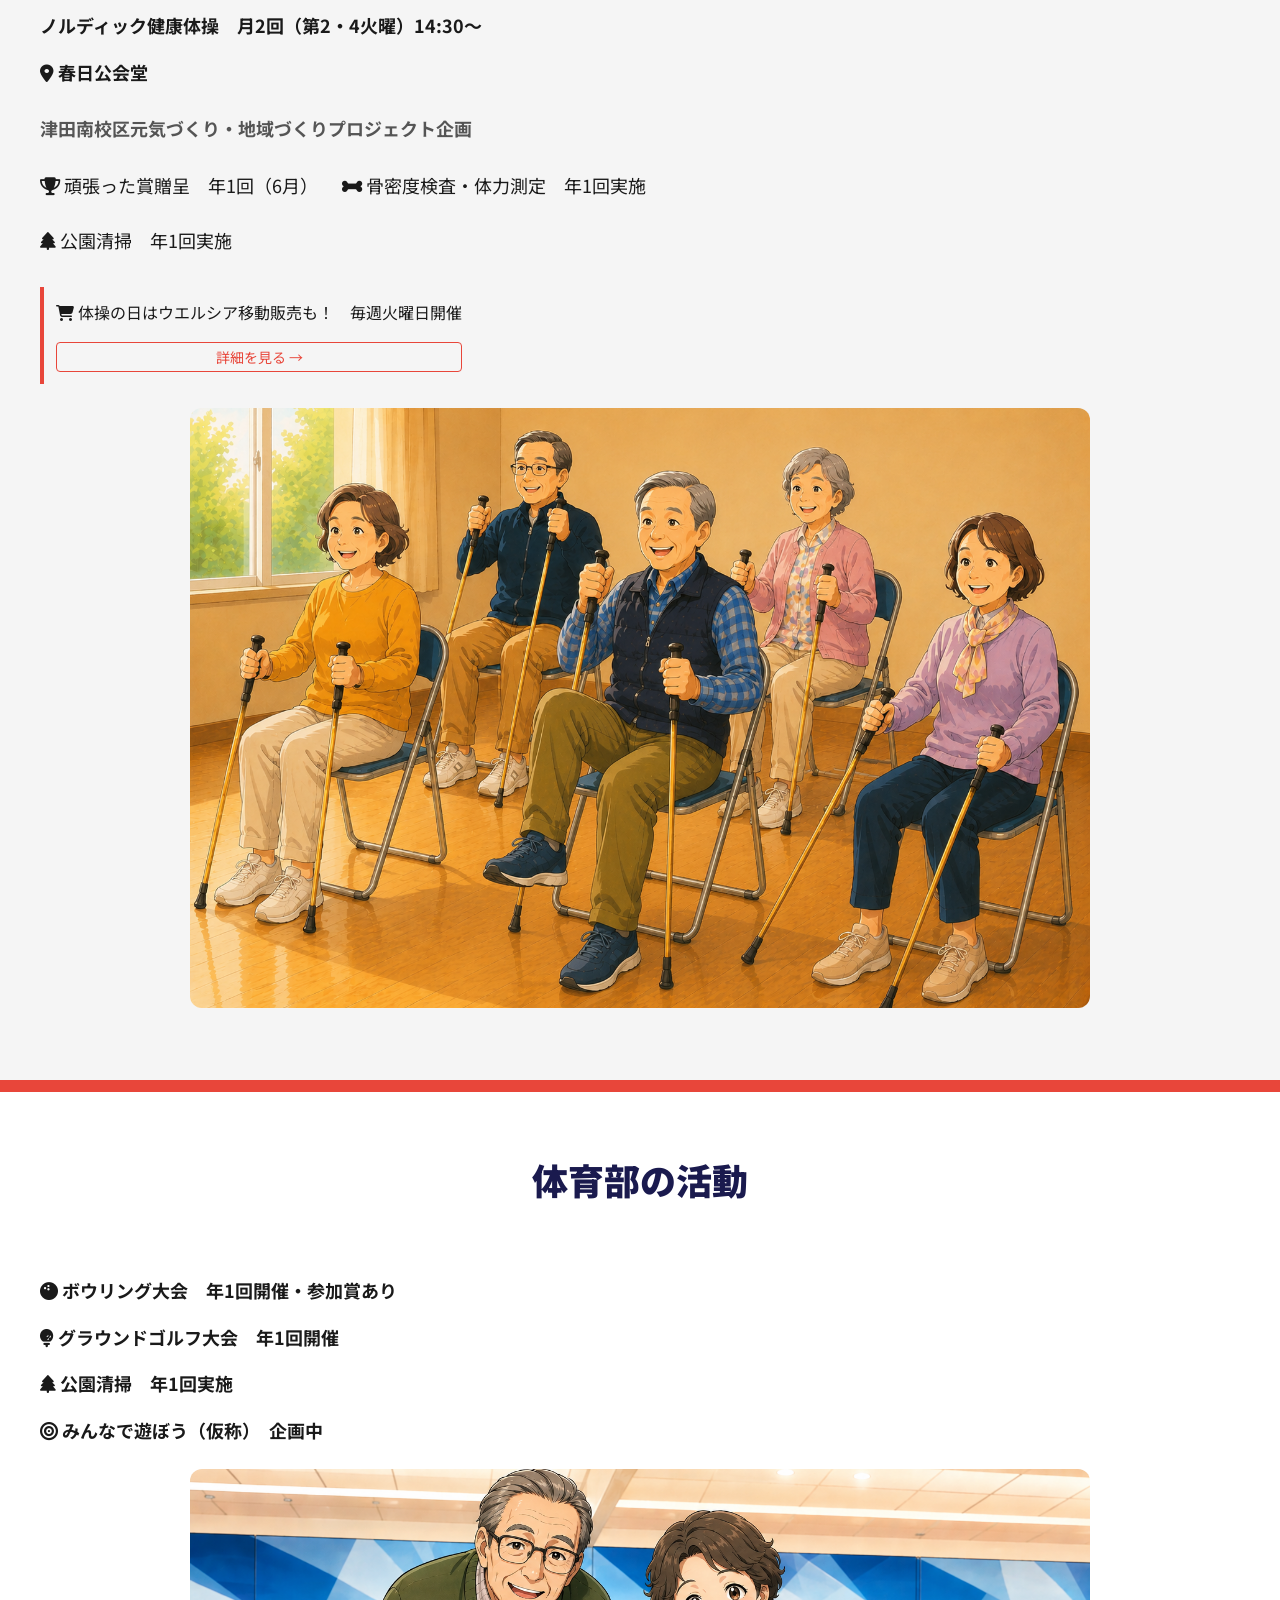
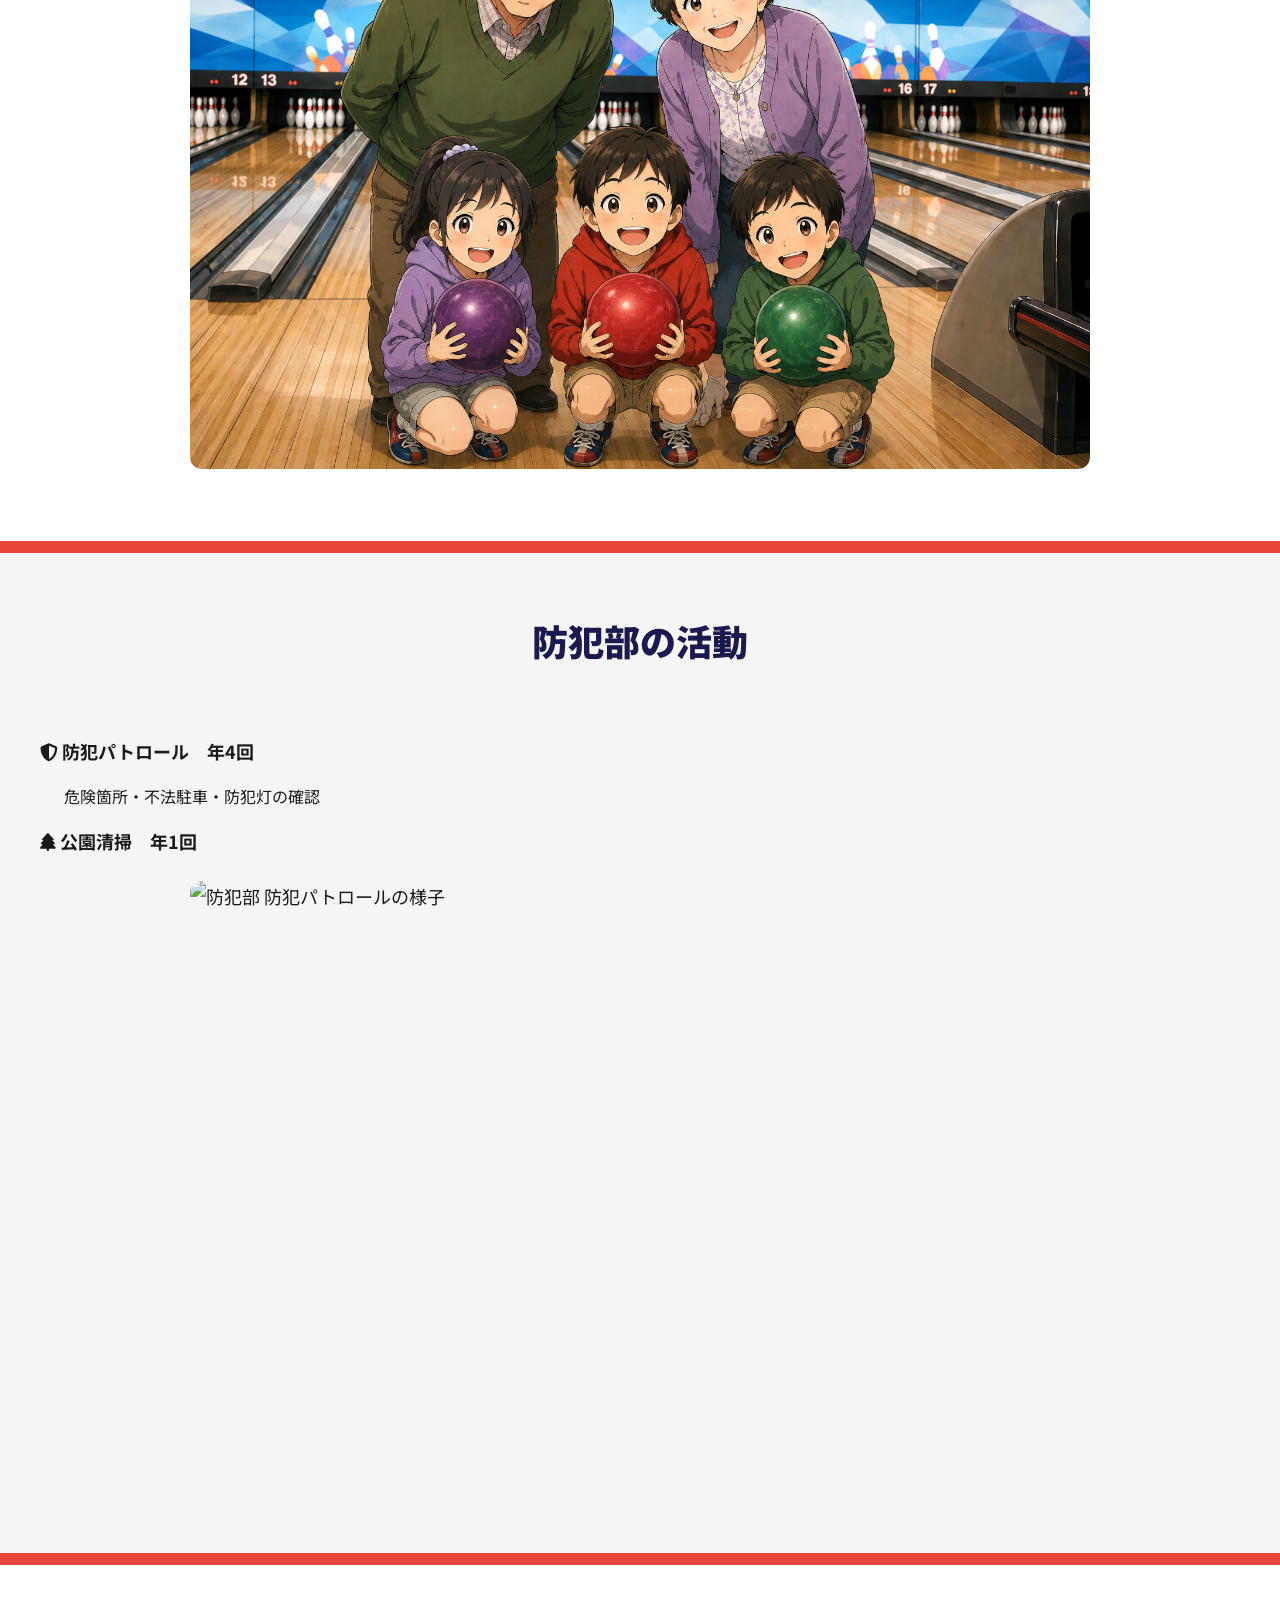
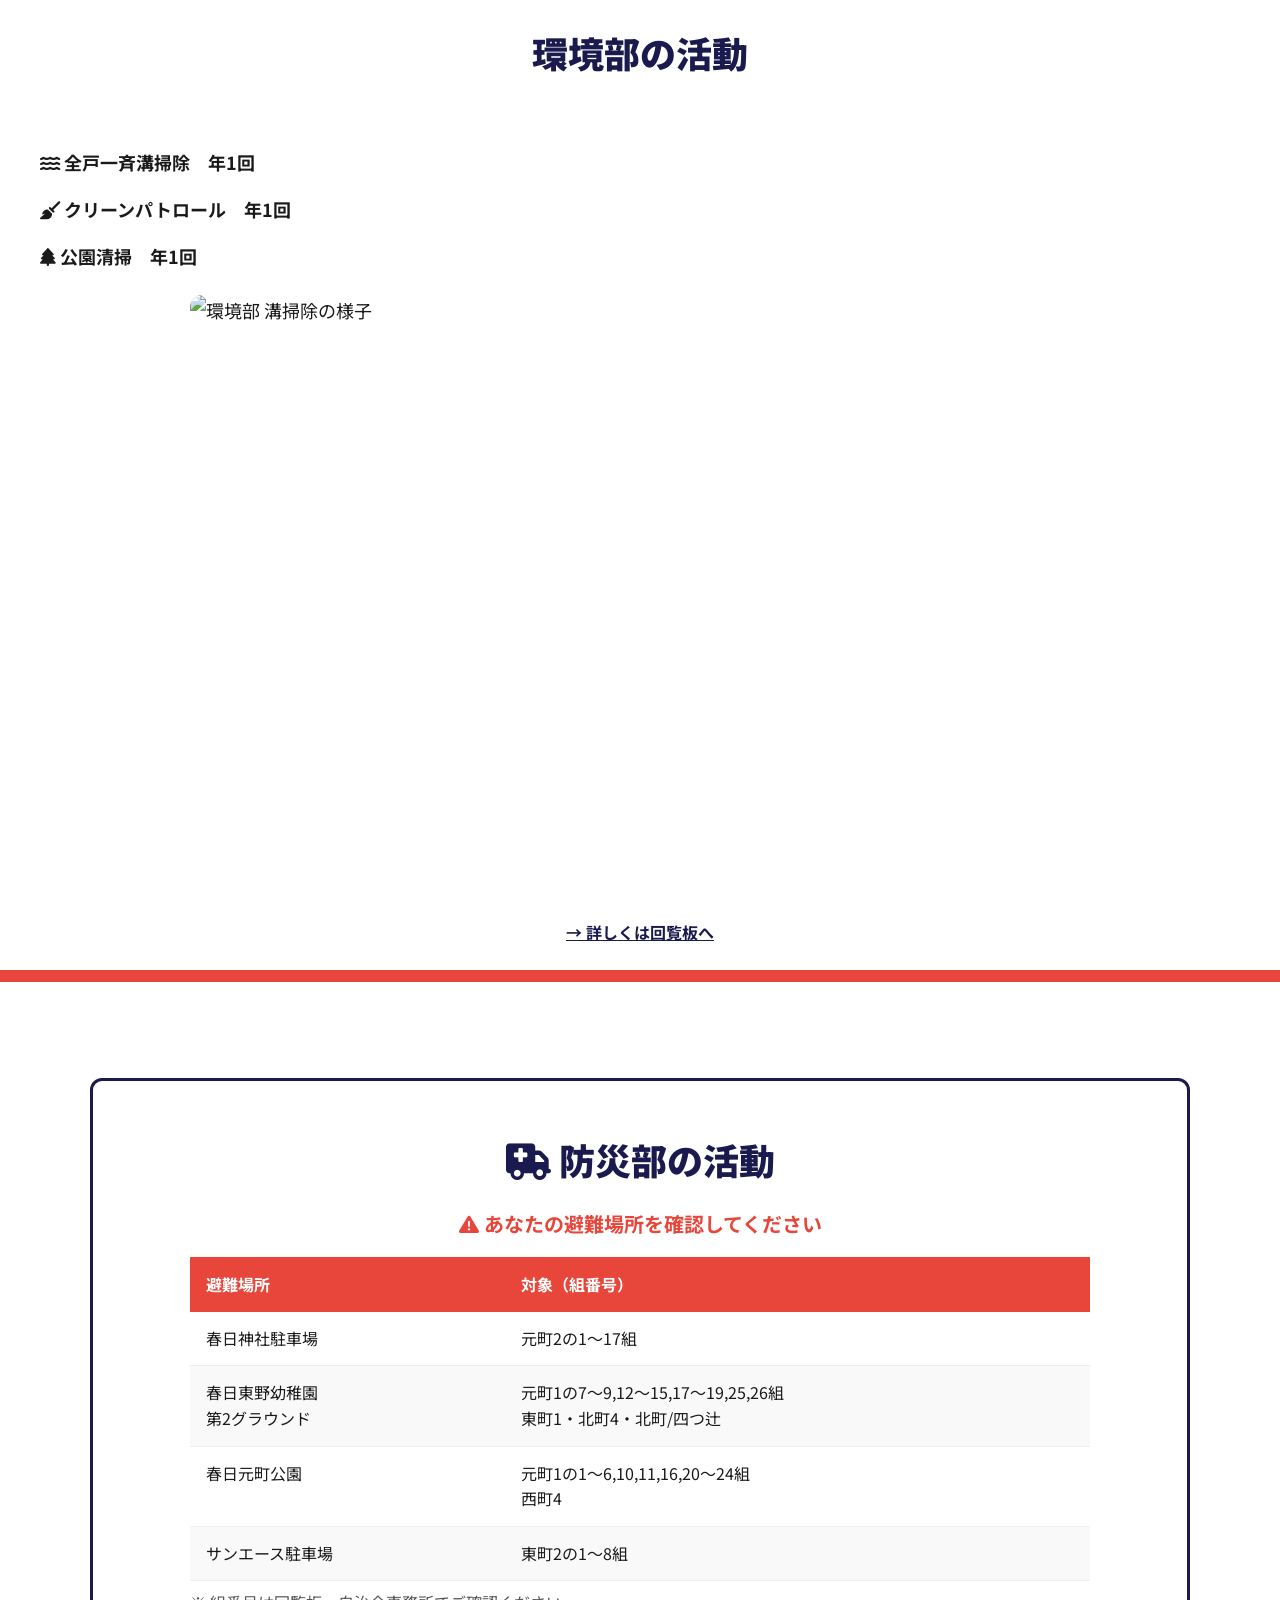
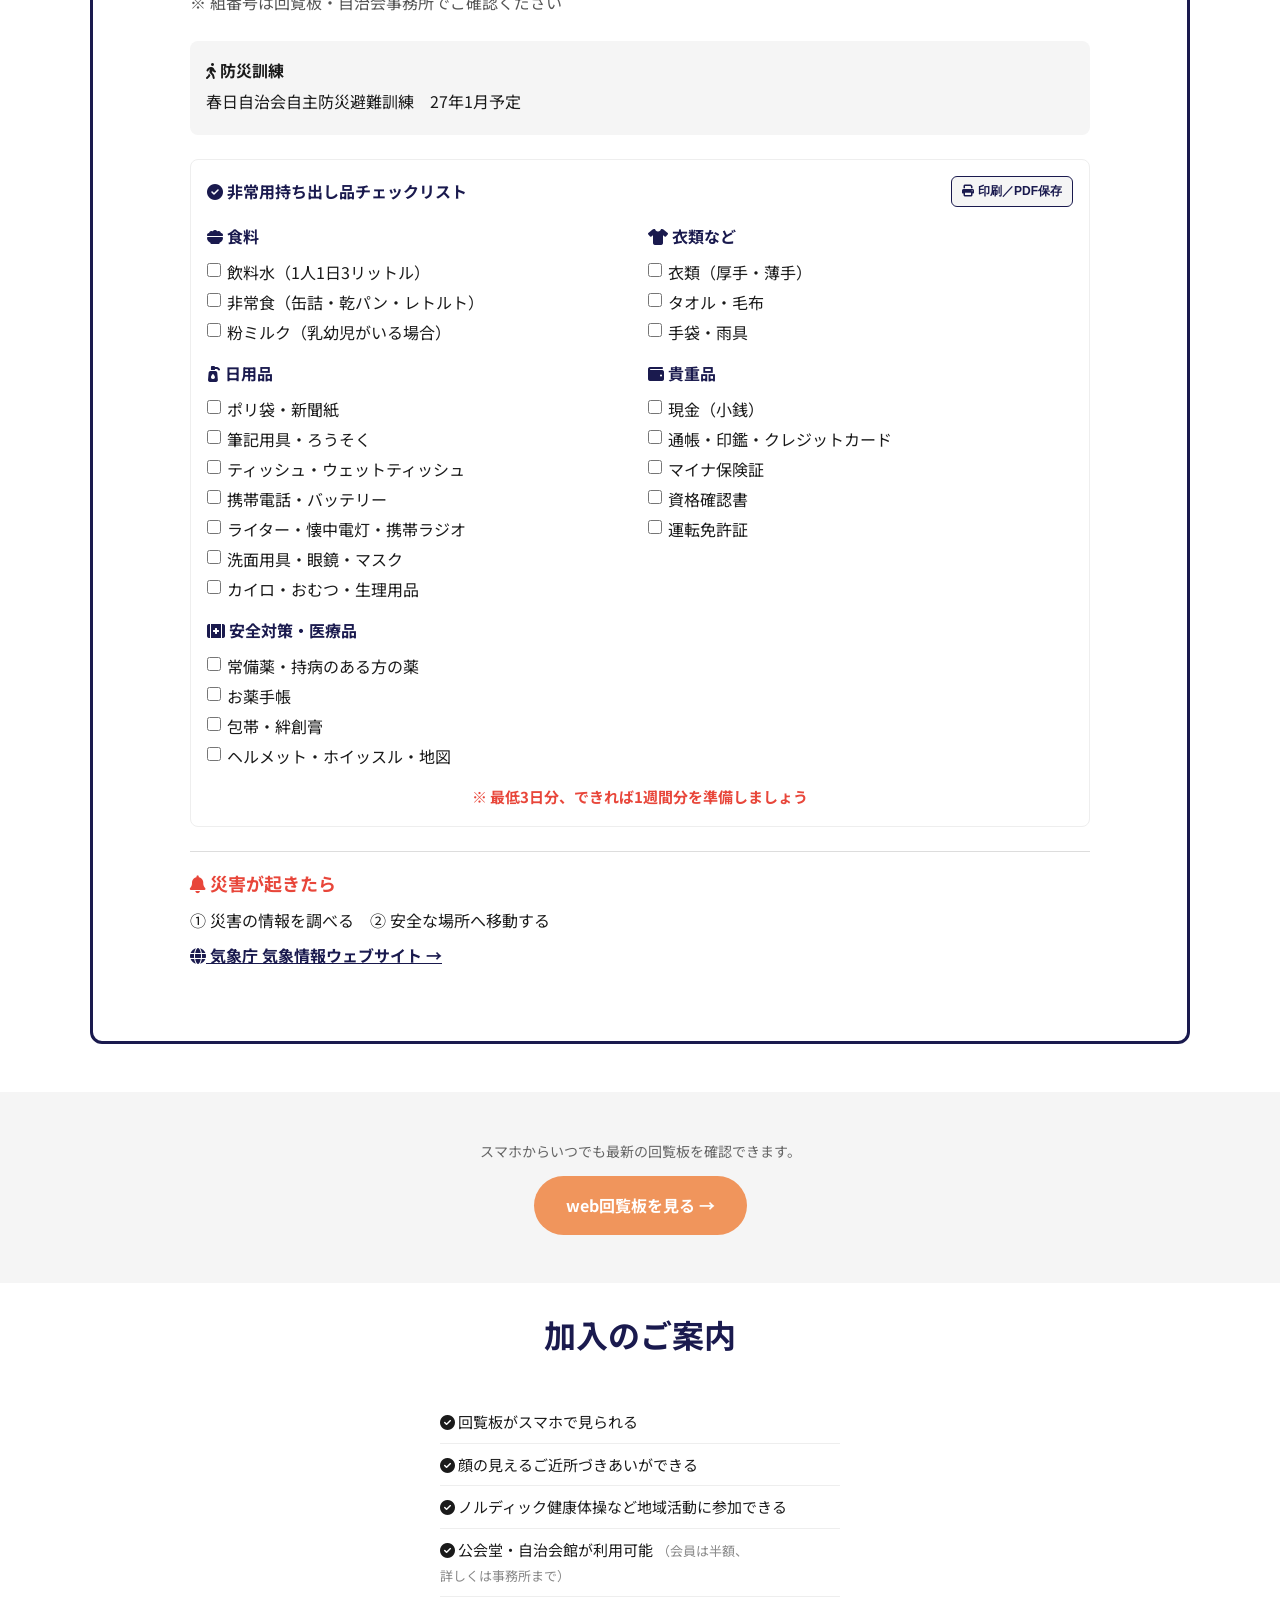
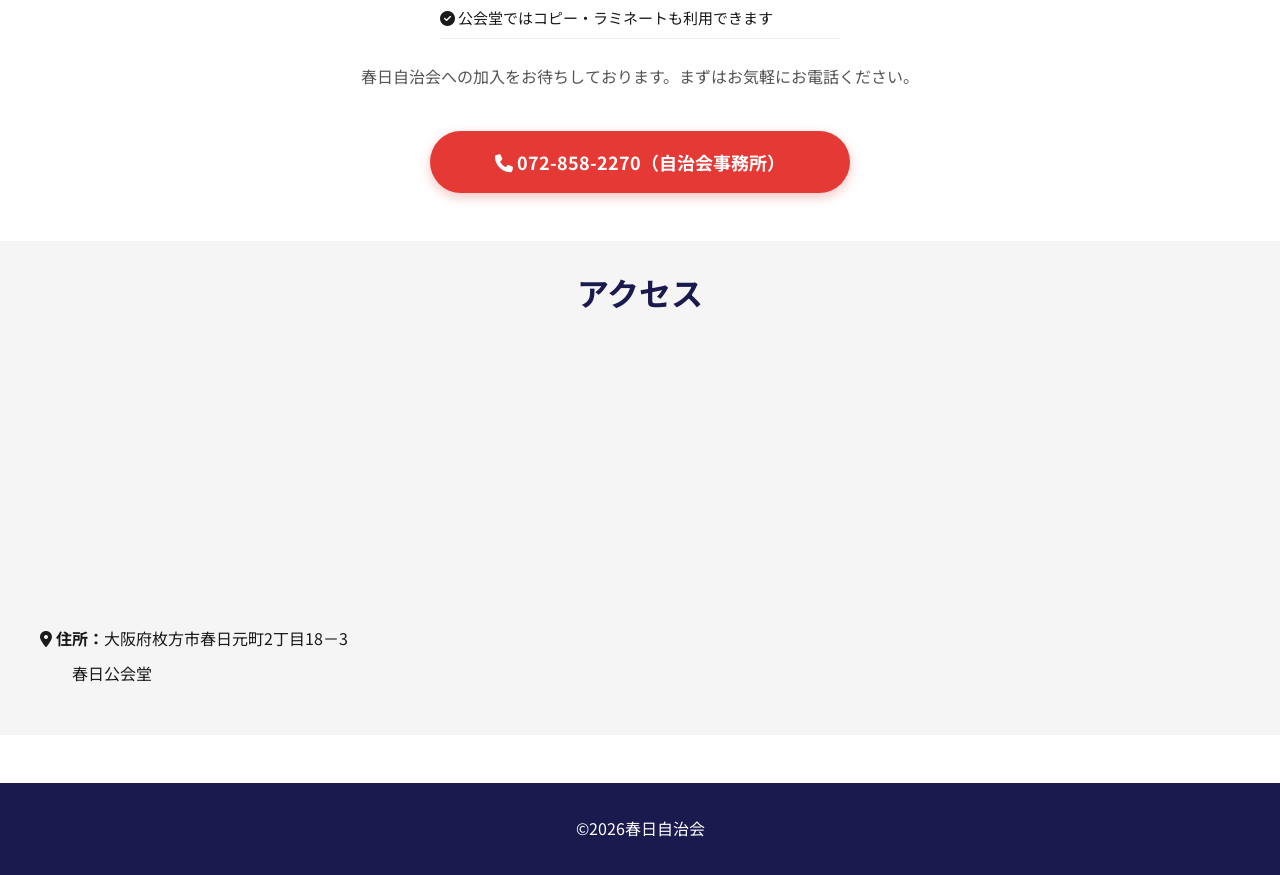
==== commit b55231df: "改行調整・組表記を修正" ====
--- a/index.html
+++ b/index.html
@@ -30,6 +30,27 @@
       @media (min-width: 769px) {
         .welcia-modal__place-br { display: none; }
       }
+      /* welciaモーダル：曜日ごとの見出し・行間隔調整 */
+      .welcia-modal__schedule {
+        padding-top: 10px;
+        padding-bottom: 10px;
+      }
+      .welcia-modal__day-label {
+        margin: 0 0 4px;
+        padding: 0 12px;
+        font-weight: bold;
+        font-size: 14px;
+      }
+      .welcia-modal__day-label--second {
+        margin-top: 10px;
+      }
+      .welcia-modal__schedule .welcia-modal__row {
+        margin-bottom: 2px;
+      }
+      /* 加入案内：「詳しくは事務所まで）」がまとまって改行されるように */
+      .join__note-nowrap {
+        white-space: nowrap;
+      }
     </style>
 </head>
 <body>
@@ -162,13 +183,13 @@
 
         <!-- お支払い -->
         <div class="welcia-modal__payment">
-          <p><i class="fa-solid fa-credit-card" aria-hidden="true"></i> クレジット・モバイル決済・電子マネー可</p>
+          <p><i class="fa-solid fa-credit-card" aria-hidden="true"></i> クレジット・モバイル決済<br class="welcia-modal__place-br">・電子マネー可</p>
           <p><i class="fa-solid fa-building-columns" aria-hidden="true"></i> 公共料金・各種料金のお支払い可</p>
         </div>
 
         <!-- 時刻 -->
-        <p class="welcia-modal__sub"><i class="fa-solid fa-calendar-days" aria-hidden="true"></i> 毎週火曜日（①②）</p>
         <div class="welcia-modal__schedule">
+          <p class="welcia-modal__day-label"><i class="fa-solid fa-calendar-days" aria-hidden="true"></i> 毎週火曜日</p>
           <div class="welcia-modal__row">
             <span class="welcia-modal__num">①</span>
             <span class="welcia-modal__place">春日元町公園前</span>
@@ -179,13 +200,14 @@
             <span class="welcia-modal__place">春日公会堂駐車場</span>
             <span class="welcia-modal__time">16:00〜16:20</span>
           </div>
+          <p class="welcia-modal__day-label welcia-modal__day-label--second"><i class="fa-solid fa-calendar-days" aria-hidden="true"></i> 毎週水曜日</p>
           <div class="welcia-modal__row">
             <span class="welcia-modal__num">③</span>
             <span class="welcia-modal__place">スイートガーデン<br class="welcia-modal__place-br">枚方津田</span>
-            <span class="welcia-modal__time">確認中</span>
-          </div>
-        </div>
-        <p class="welcia-modal__note">※③スイートガーデン枚方津田は曜日・時間を確認中です<br>※道路状況や販売状況により到着時間が前後する場合があります<br>※ご利用状況により販売時間が変更になる可能性があります</p>
+            <span class="welcia-modal__time">15:30〜16:00</span>
+          </div>
+        </div>
+        <p class="welcia-modal__note">※道路状況や販売状況により到着時間が前後する場合があります<br>※ご利用状況により販売時間が変更になる可能性があります</p>
 
         <!-- お問い合わせ -->
         <div class="welcia-modal__contact">
@@ -279,7 +301,7 @@
             </tr>
             <tr>
               <td>サンエース駐車場</td>
-              <td>東町1〜8組</td>
+              <td>東町2の1〜8組</td>
             </tr>
           </tbody>
         </table>
@@ -361,7 +383,8 @@
         <li><i class="fa-solid fa-circle-check" aria-hidden="true"></i> 回覧板がスマホで見られる</li>
         <li><i class="fa-solid fa-circle-check" aria-hidden="true"></i> 顔の見えるご近所づきあいができる</li>
         <li><i class="fa-solid fa-circle-check" aria-hidden="true"></i> ノルディック健康体操など地域活動に参加できる</li>
-        <li><i class="fa-solid fa-circle-check" aria-hidden="true"></i> 公会堂・自治会館が利用可能です<span class="join__note">（詳しくは事務所まで）</span></li>
+        <li><i class="fa-solid fa-circle-check" aria-hidden="true"></i> 公会堂・自治会館が利用可能<span class="join__note">（会員は半額、<span class="join__note-nowrap">詳しくは事務所まで）</span></span></li>
+        <li><i class="fa-solid fa-circle-check" aria-hidden="true"></i> 公会堂ではコピー・ラミネートも利用できます</li>
       </ul>
       <p class="join__text">春日自治会への加入をお待ちしております。まずはお気軽にお電話ください。</p>
       <a href="tel:0728582270" class="join__tel-btn"><i class="fa-solid fa-phone" aria-hidden="true"></i> 072-858-2270（自治会事務所）</a>
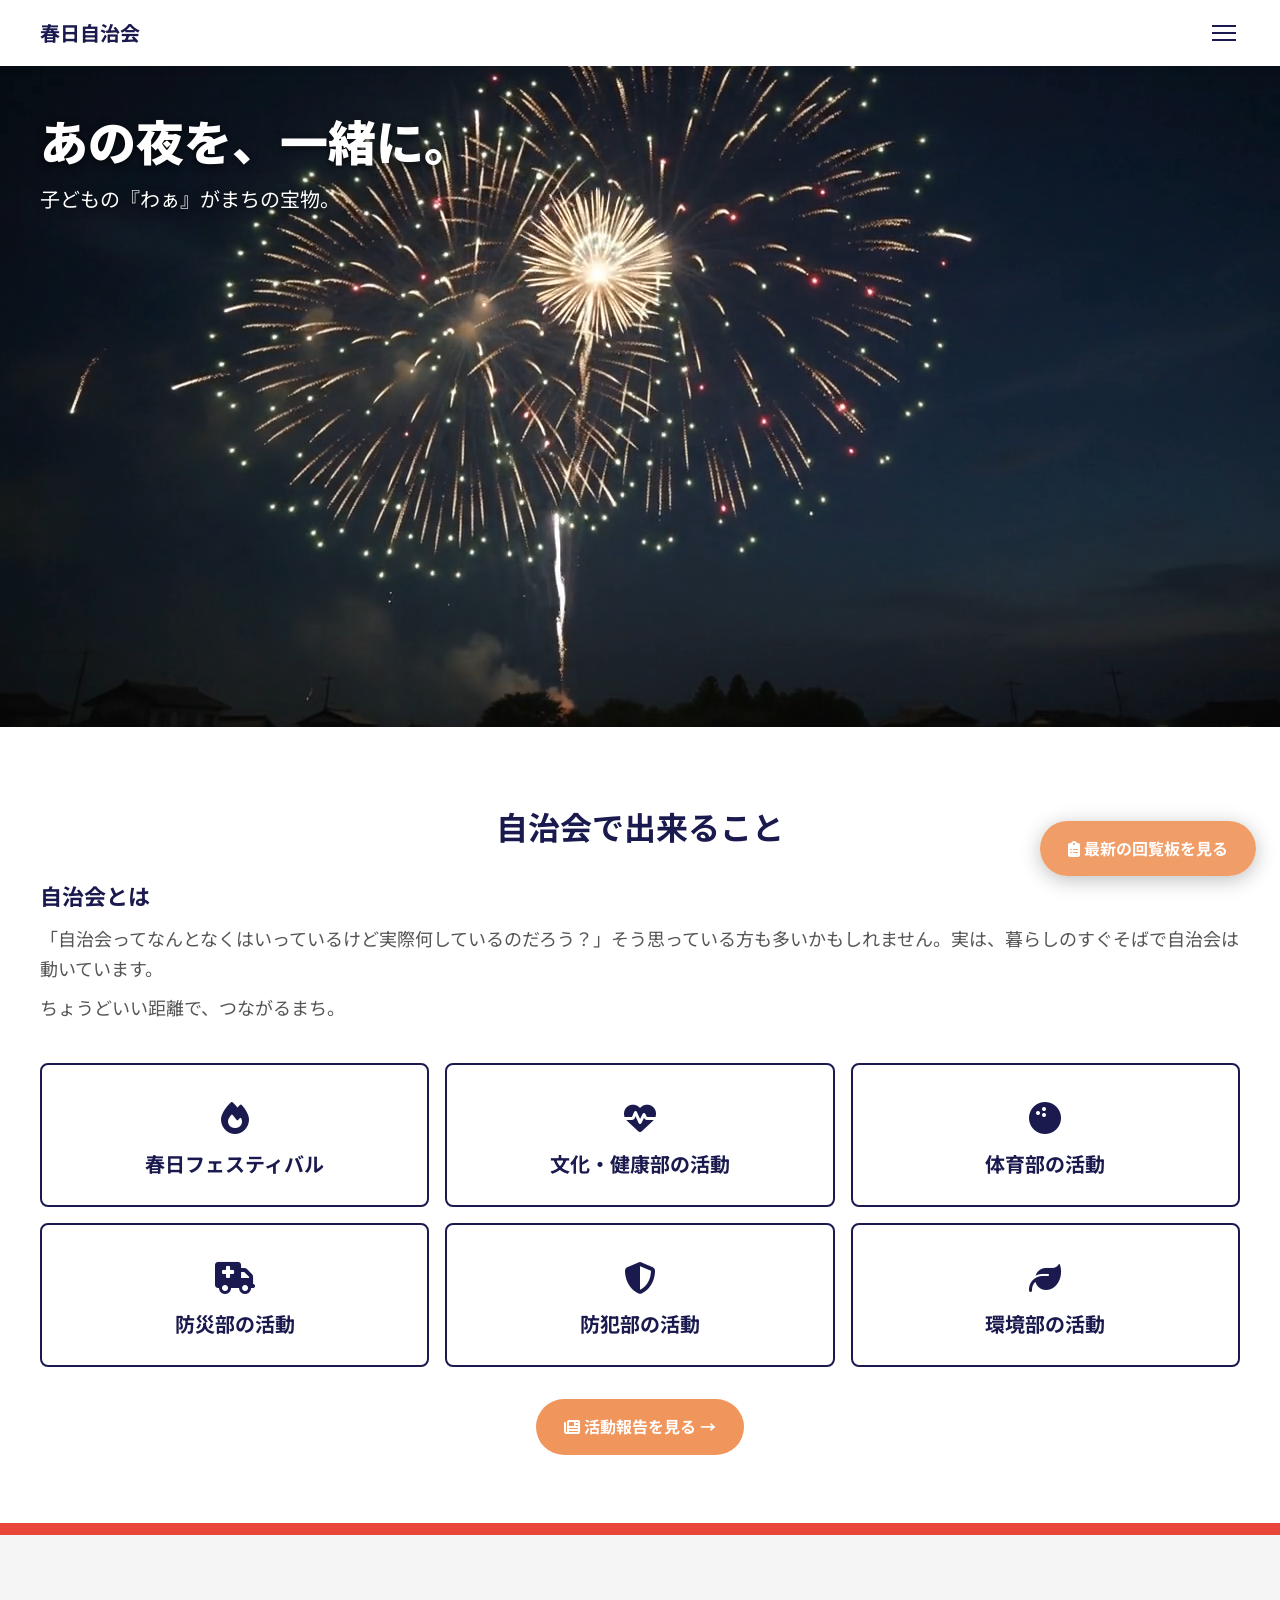
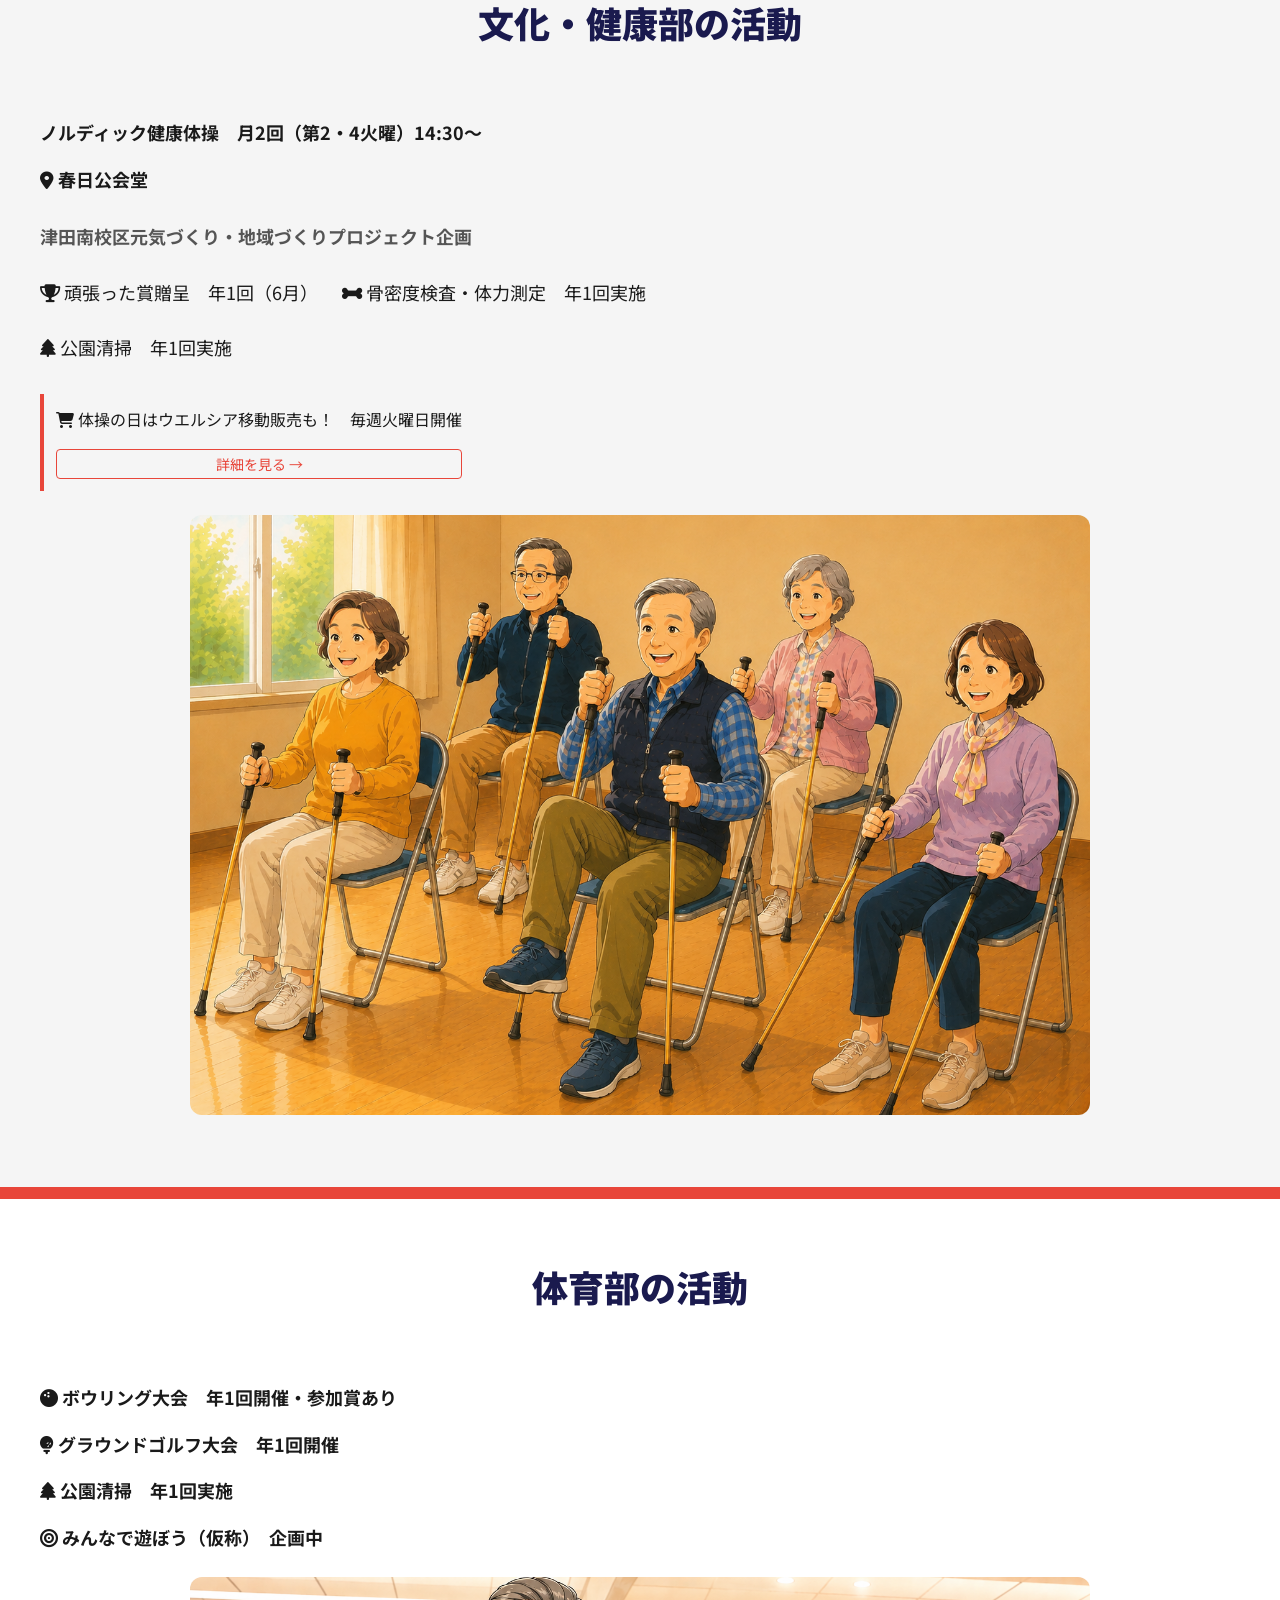
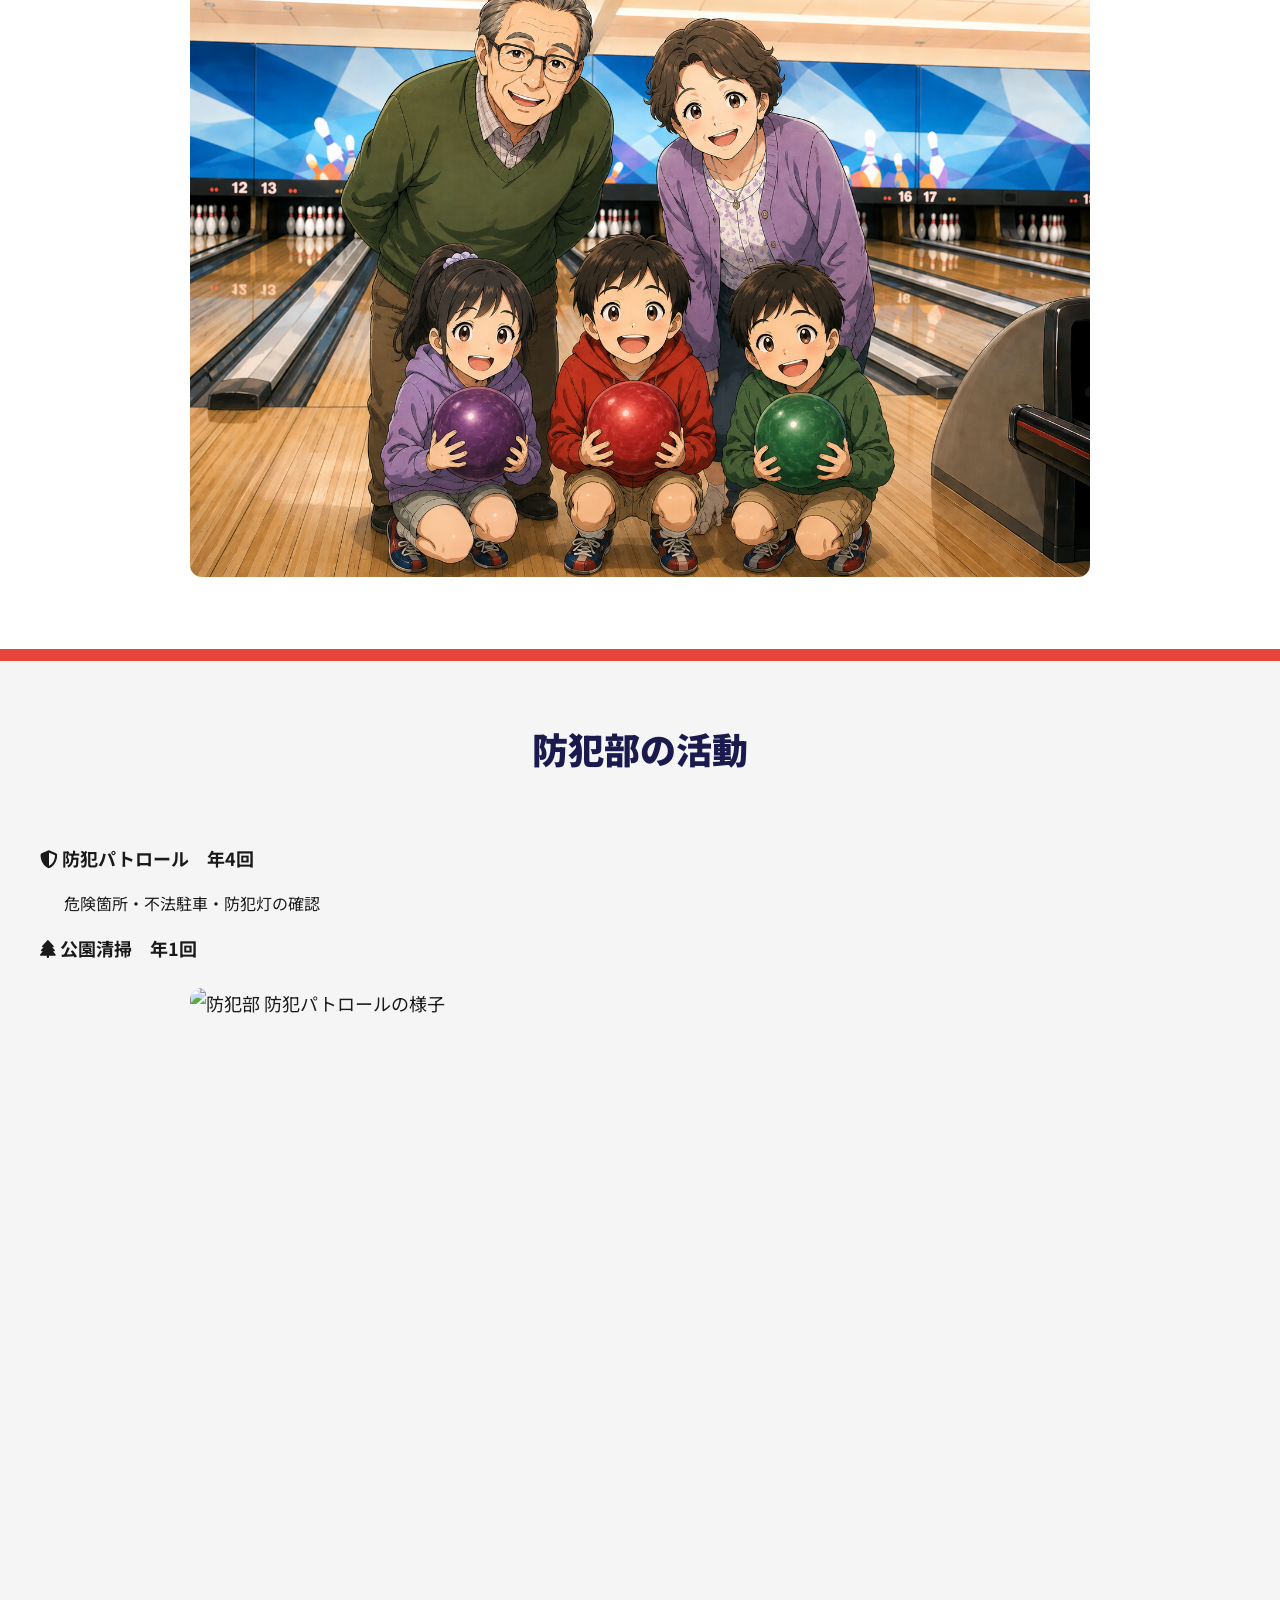
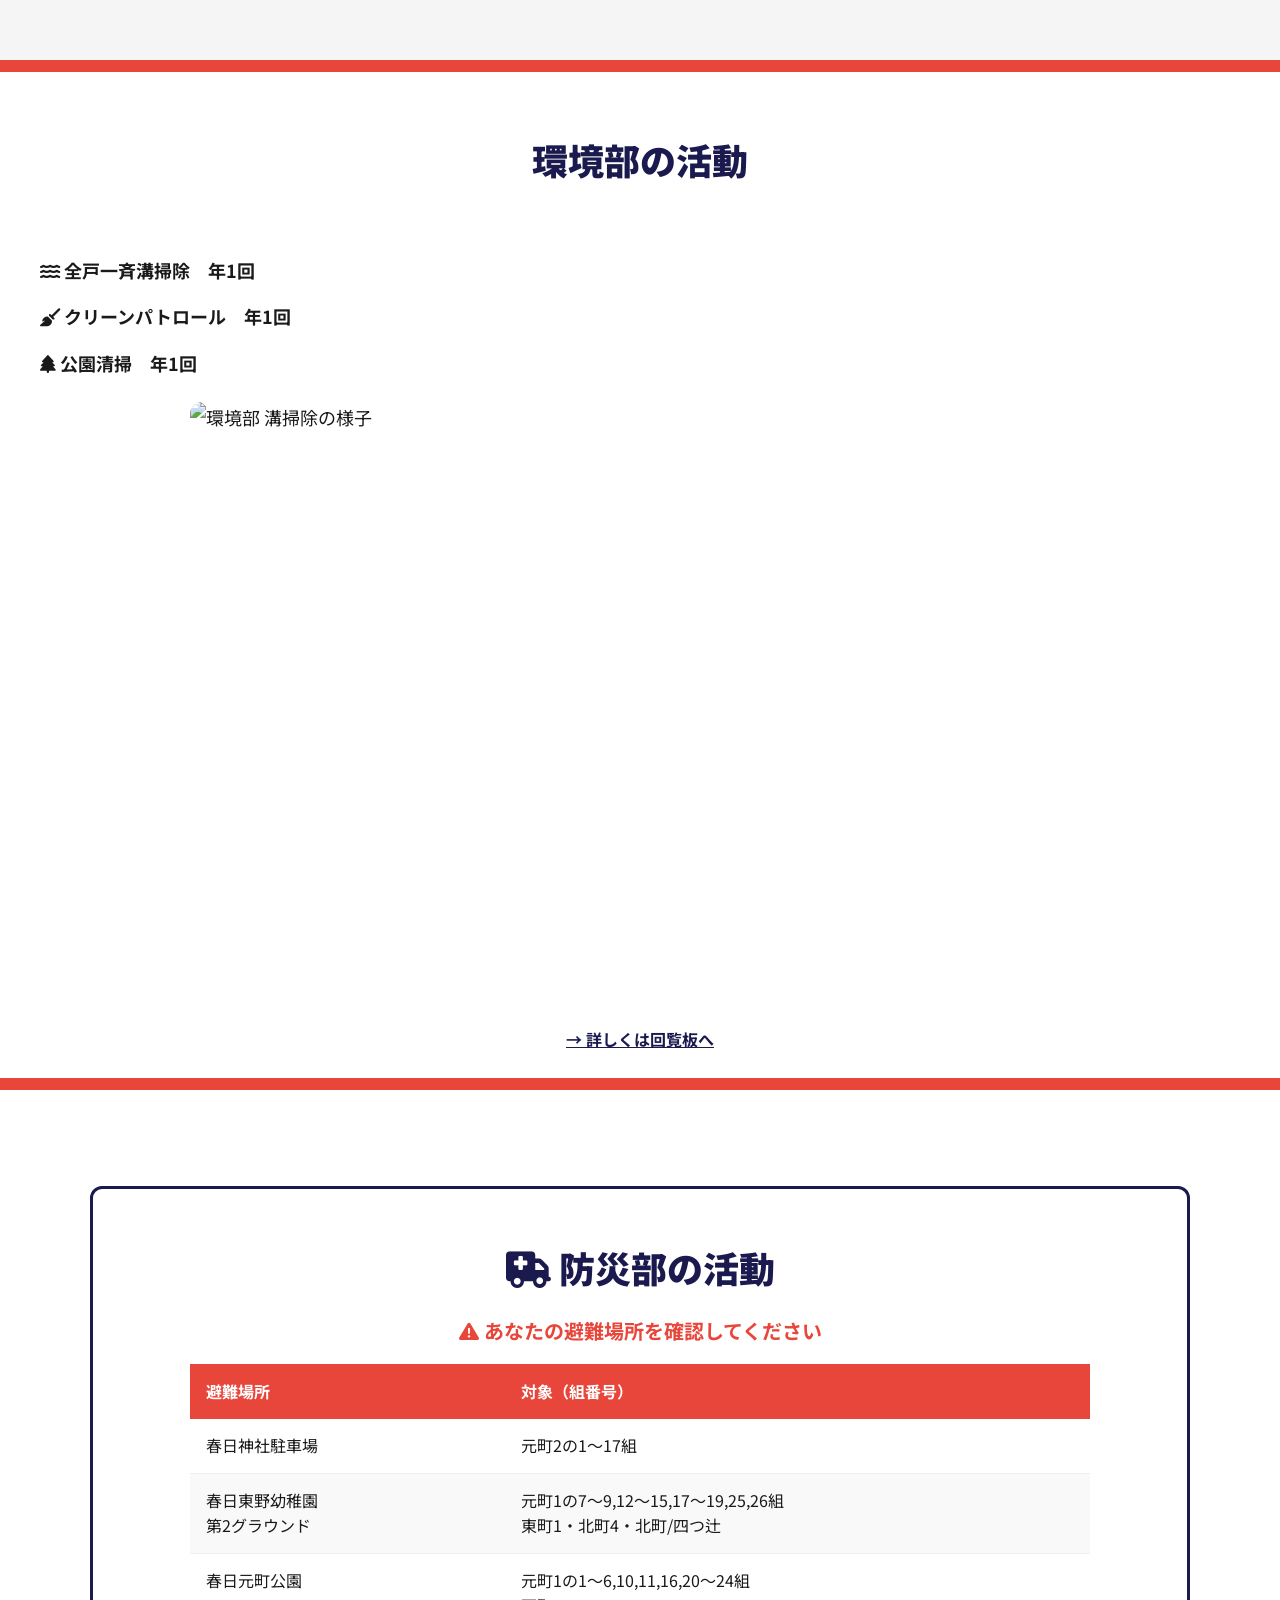
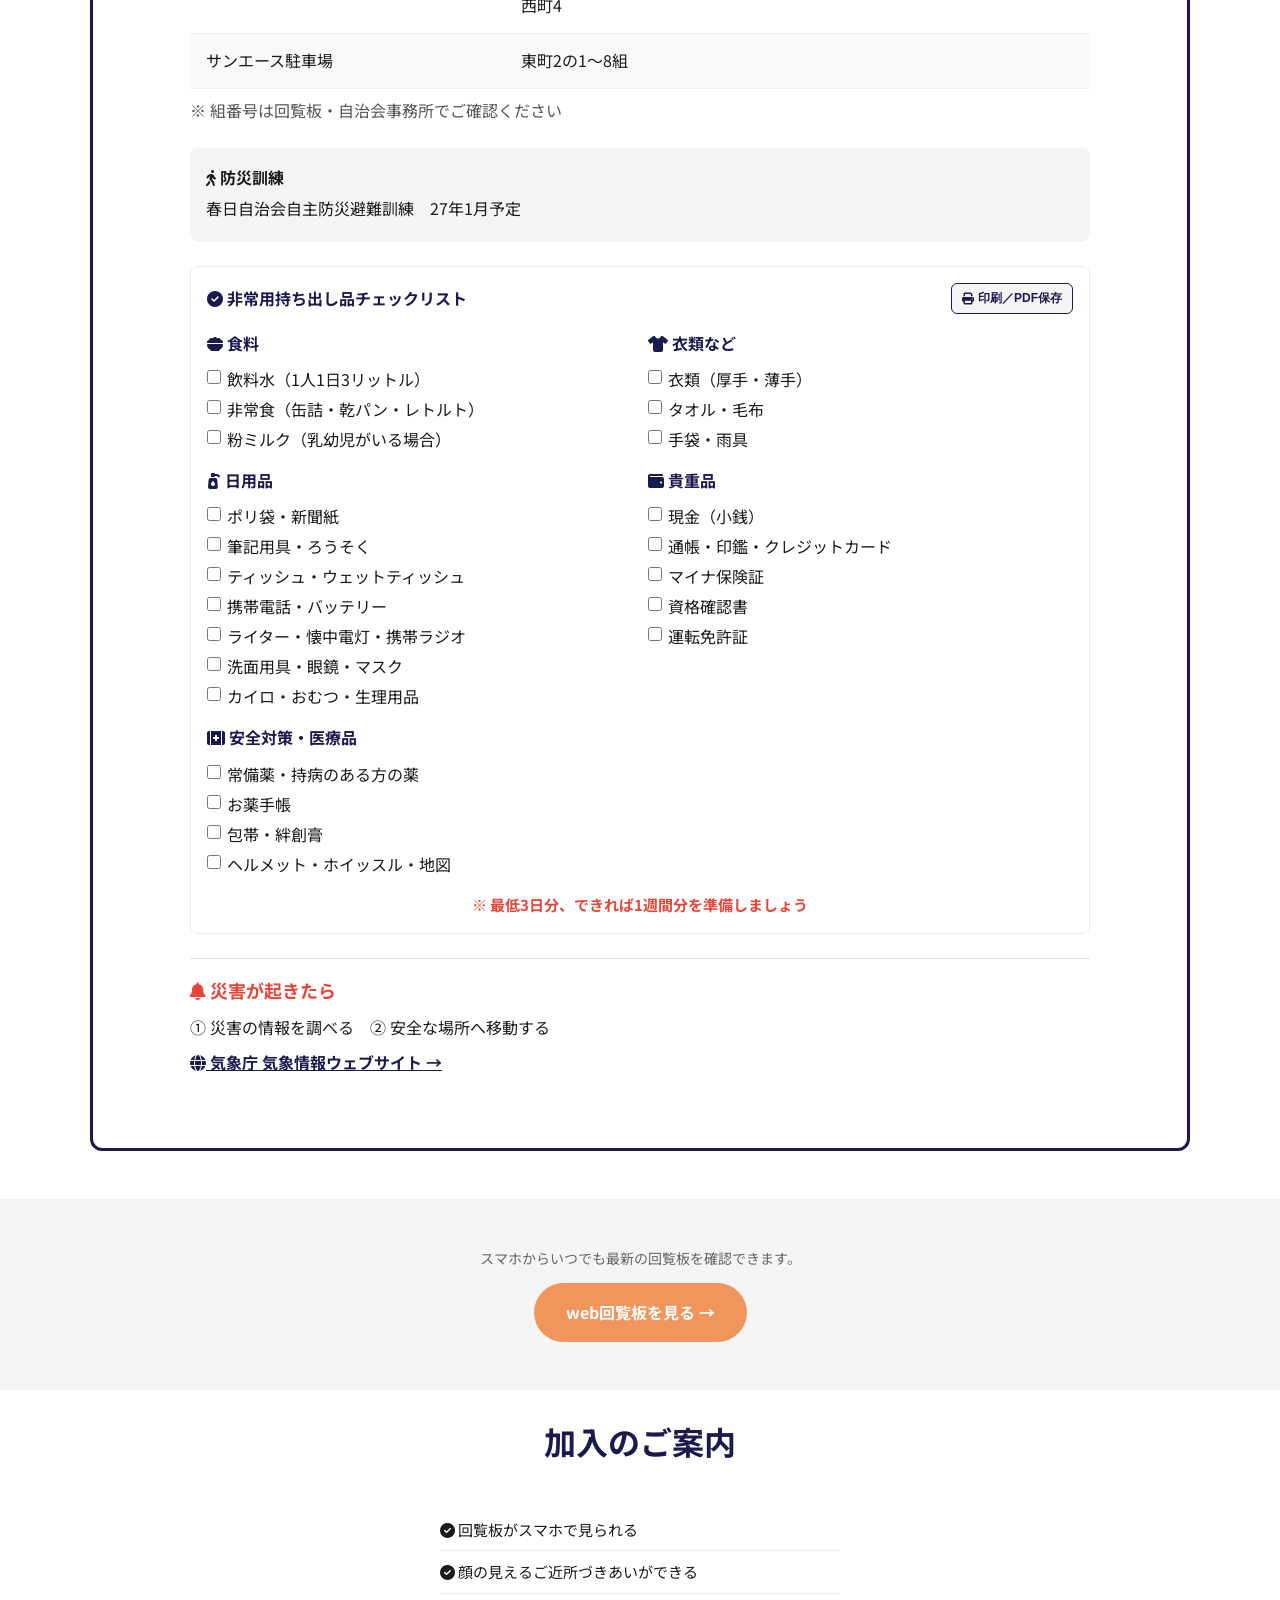
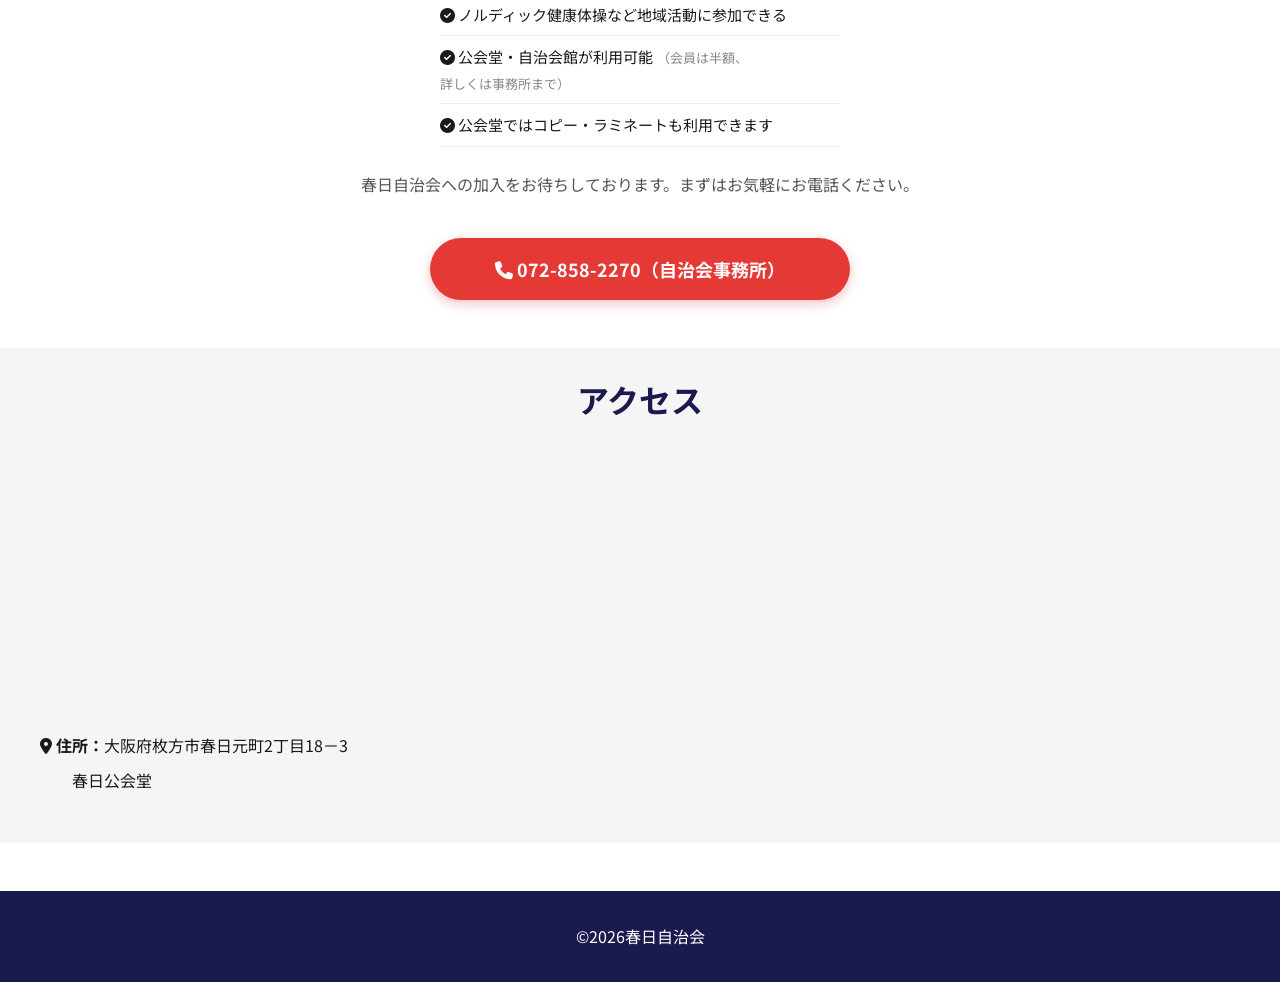
==== commit 82b5e179: "microCMS連携を追加" ====
--- a/index.html
+++ b/index.html
@@ -72,6 +72,7 @@
     <button class="nav-menu__close" aria-label="メニューを閉じる"><i class="fa-solid fa-xmark" aria-hidden="true"></i></button>
     <ul class="nav-menu__list">
       <li><a href="kairan.html" class="nav-menu__link"><i class="fa-solid fa-clipboard-list" aria-hidden="true"></i> web回覧板</a></li>
+      <li><a href="katsudo.html" class="nav-menu__link"><i class="fa-solid fa-newspaper" aria-hidden="true"></i> 活動報告</a></li>
       <li><a href="event_contents.html" class="nav-menu__link"><i class="fa-solid fa-fire" aria-hidden="true"></i> イベント（花火大会）</a></li>
       <li><a href="#activities" class="nav-menu__link"><i class="fa-solid fa-person-walking" aria-hidden="true"></i> 活動紹介</a></li>
       <li><a href="#join" class="nav-menu__link"><i class="fa-solid fa-pen-to-square" aria-hidden="true"></i> 加入案内</a></li>
@@ -132,6 +133,13 @@
           <span class="activities-card__icon"><i class="fa-solid fa-leaf" aria-hidden="true"></i></span>
           <span class="activities-card__name">環境部の活動</span>
         </a>
+      </div>
+      <div class="katsudo-cta">
+        <a href="katsudo.html" class="katsudo-cta__btn">
+          <i class="fa-solid fa-newspaper" aria-hidden="true"></i> 活動報告を見る →
+        </a>
+        <!-- 最新3件のタイトルを、main.jsがmicroCMSから取得してここに表示します -->
+        <ul class="katsudo-preview" id="katsudoPreview"></ul>
       </div>
     </section>
 
--- a/style.css
+++ b/style.css
@@ -335,6 +335,64 @@
 }
 
 /* ========================================
+   活動報告 CTAボタン（自治会で出来ること の下）
+   ======================================== */
+.katsudo-cta {
+  text-align: center;
+  padding: 24px 16px 0;
+}
+
+.katsudo-cta__btn {
+  display: inline-block;
+  background: var(--color-cta);
+  color: #fff;
+  font-size: 16px;
+  font-weight: 700;
+  padding: 14px 28px;
+  border-radius: 50px;
+}
+
+@media (min-width: 768px) {
+  .katsudo-cta {
+    padding-top: 32px;
+  }
+}
+
+/* 最新記事タイトルのみのプレビューリスト（ブログの見出しのようなイメージ） */
+.katsudo-preview {
+  list-style: none;
+  max-width: 500px;
+  margin: 20px auto 0;
+  padding: 0;
+  text-align: left;
+}
+
+.katsudo-preview li {
+  border-bottom: 1px solid #eee;
+}
+
+.katsudo-preview li a {
+  display: block;
+  padding: 12px 4px;
+  font-size: 15px;
+  font-weight: 700;
+  color: var(--color-text);
+}
+
+.katsudo-preview li a::before {
+  content: "・";
+  color: var(--color-cta);
+  font-weight: 900;
+  margin-right: 4px;
+}
+
+@media (min-width: 768px) {
+  .katsudo-preview li a {
+    font-size: 16px;
+  }
+}
+
+/* ========================================
    Nordic
    ======================================== */
 /* ========================================
@@ -1019,6 +1077,162 @@
 
 .kairan-page__note a {
   color: var(--color-primary);
+}
+
+/* 活動報告ページ */
+.katsudo-page {
+  padding: 80px 16px 40px;
+  max-width: 800px;
+  margin: 0 auto;
+}
+
+.katsudo-page__title {
+  font-size: 24px;
+  font-weight: 700;
+  color: var(--color-primary);
+  text-align: center;
+  margin-bottom: 12px;
+}
+
+.katsudo-page__lead {
+  text-align: center;
+  font-size: 14px;
+  color: #666;
+  margin-bottom: 24px;
+  line-height: 1.8;
+}
+
+.katsudo-list {
+  display: flex;
+  flex-direction: column;
+  gap: 24px;
+}
+
+.katsudo-card {
+  background: #fff;
+  border: 1px solid #eee;
+  border-radius: 12px;
+  overflow: hidden;
+  box-shadow: 0 2px 8px rgba(0,0,0,0.06);
+}
+
+.katsudo-card__images {
+  display: grid;
+  grid-template-columns: repeat(3, 1fr);
+  gap: 2px;
+}
+
+.katsudo-card__images img {
+  width: 100%;
+  aspect-ratio: 4 / 3;
+  object-fit: cover;
+}
+
+.katsudo-card__body {
+  padding: 16px;
+}
+
+.katsudo-card__dept {
+  display: inline-block;
+  background: var(--color-bg-light);
+  color: var(--color-orange);
+  font-size: 13px;
+  font-weight: 700;
+  padding: 3px 12px;
+  border-radius: 20px;
+  margin-bottom: 8px;
+}
+
+.katsudo-card__date {
+  font-size: 13px;
+  color: #888;
+  margin-left: 8px;
+}
+
+.katsudo-card__title {
+  font-size: 18px;
+  font-weight: 700;
+  color: var(--color-primary);
+  margin-bottom: 8px;
+}
+
+.katsudo-card__text {
+  font-size: 15px;
+  color: var(--color-text-sub);
+  line-height: 1.8;
+}
+
+/* microCMSから取り込んだ記事用（代表写真・本文中の写真・読み込み中メッセージ） */
+.katsudo-card {
+  scroll-margin-top: 80px;
+}
+
+.katsudo-card__eyecatch {
+  width: 100%;
+  aspect-ratio: 16 / 9;
+  object-fit: cover;
+}
+
+.katsudo-card__text p + p,
+.katsudo-card__text figure + p,
+.katsudo-card__text p + figure {
+  margin-top: 12px;
+}
+
+.katsudo-card__text figure {
+  margin: 12px 0 0;
+}
+
+/* 写真は本来の比率のまま表示。縦長は高さ560pxまで、横長は幅いっぱいまで */
+.katsudo-card__text img {
+  display: block;
+  width: auto;
+  max-width: 100%;
+  height: auto;
+  max-height: 560px;
+  margin: 0 auto;
+  border-radius: 8px;
+}
+
+/* ギャラリー（複数画像）：本文の下に並べる。スマホは2列、パソコンは3列。写真は切り取らず4:3の枠に入れる */
+.katsudo-card__gallery {
+  display: grid;
+  grid-template-columns: repeat(2, 1fr);
+  gap: 8px;
+  margin-top: 16px;
+}
+
+.katsudo-card__gallery img {
+  display: block;
+  width: 100%;
+  height: auto;
+  aspect-ratio: 4 / 3;
+  object-fit: contain;
+  background: #f2f2f2;
+  border-radius: 8px;
+}
+
+@media (min-width: 768px) {
+  .katsudo-card__gallery {
+    grid-template-columns: repeat(3, 1fr);
+  }
+}
+
+.katsudo-message {
+  text-align: center;
+  font-size: 16px;
+  color: #666;
+  padding: 24px 0;
+}
+
+@media (min-width: 768px) {
+  .katsudo-page {
+    padding-top: 100px;
+  }
+
+  .katsudo-card__title {
+    font-size: 20px;
+  }
 }
 
 /* 固定CTA */
